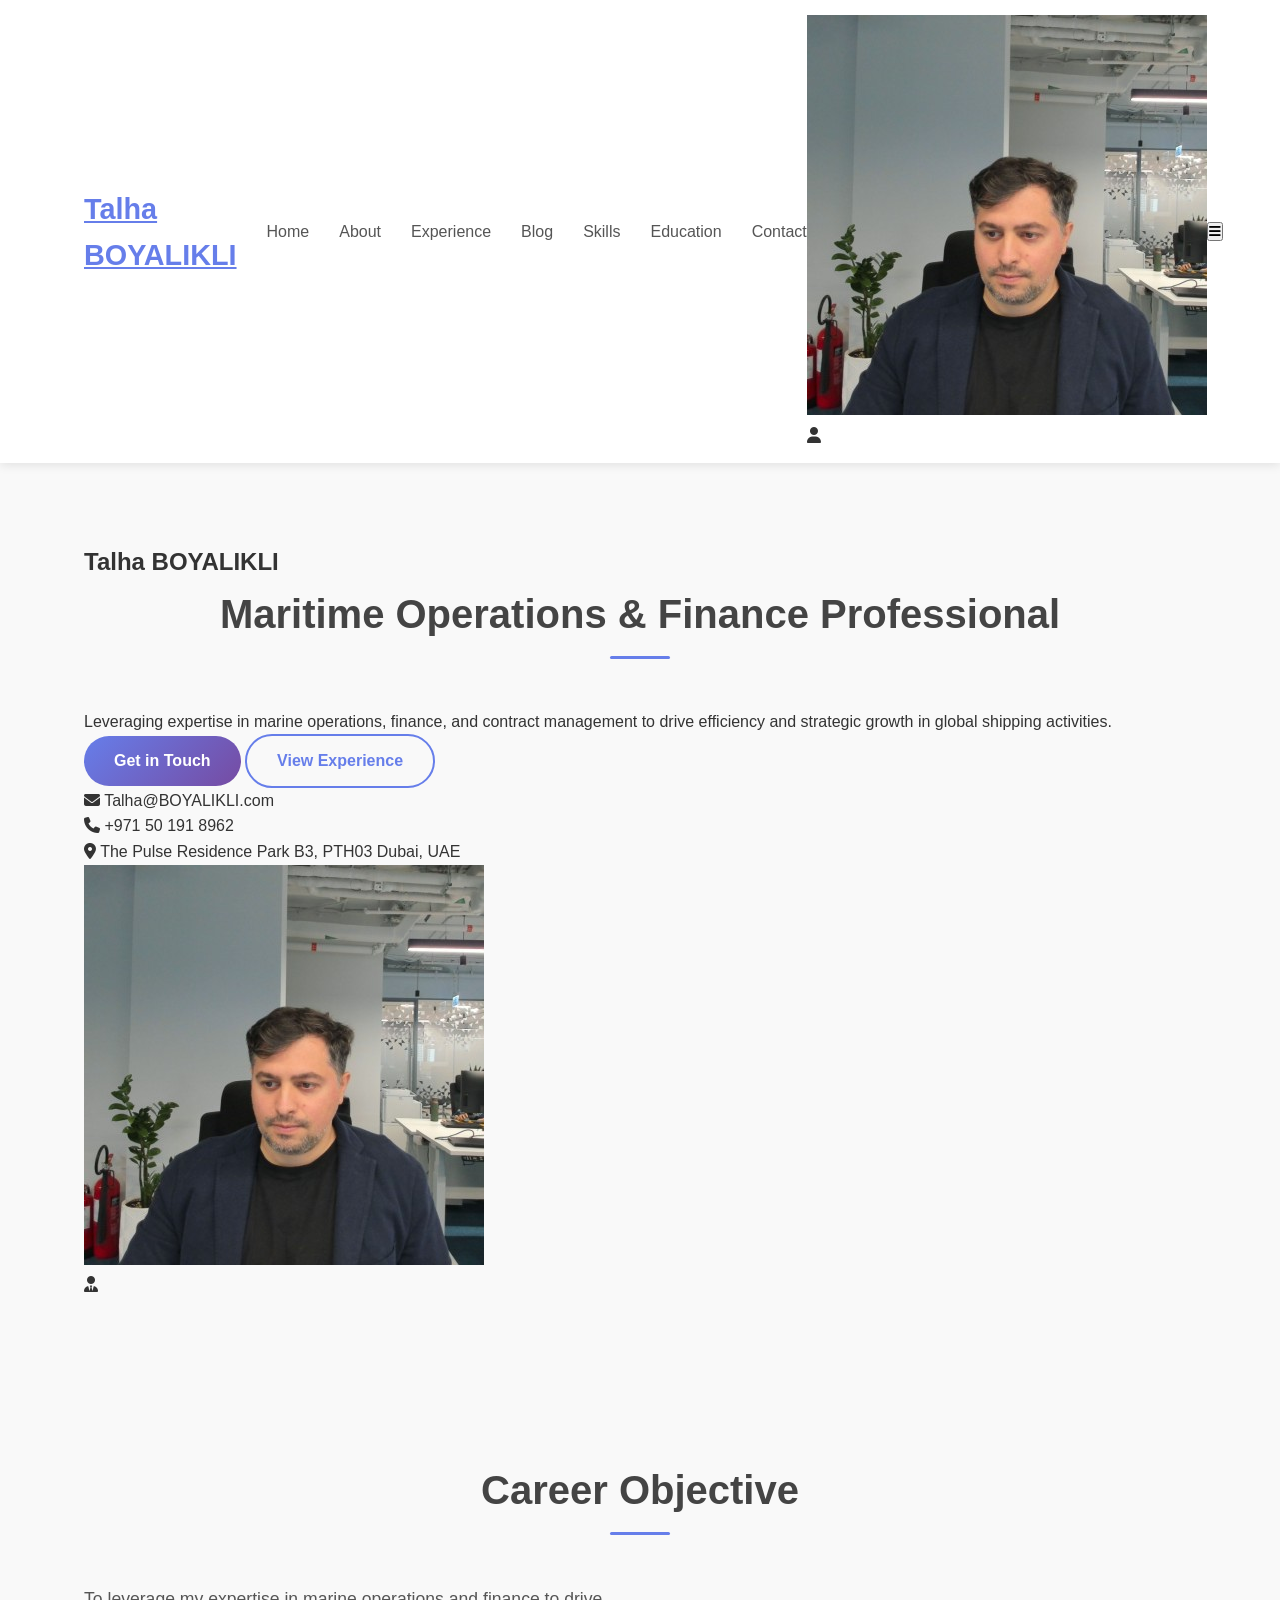
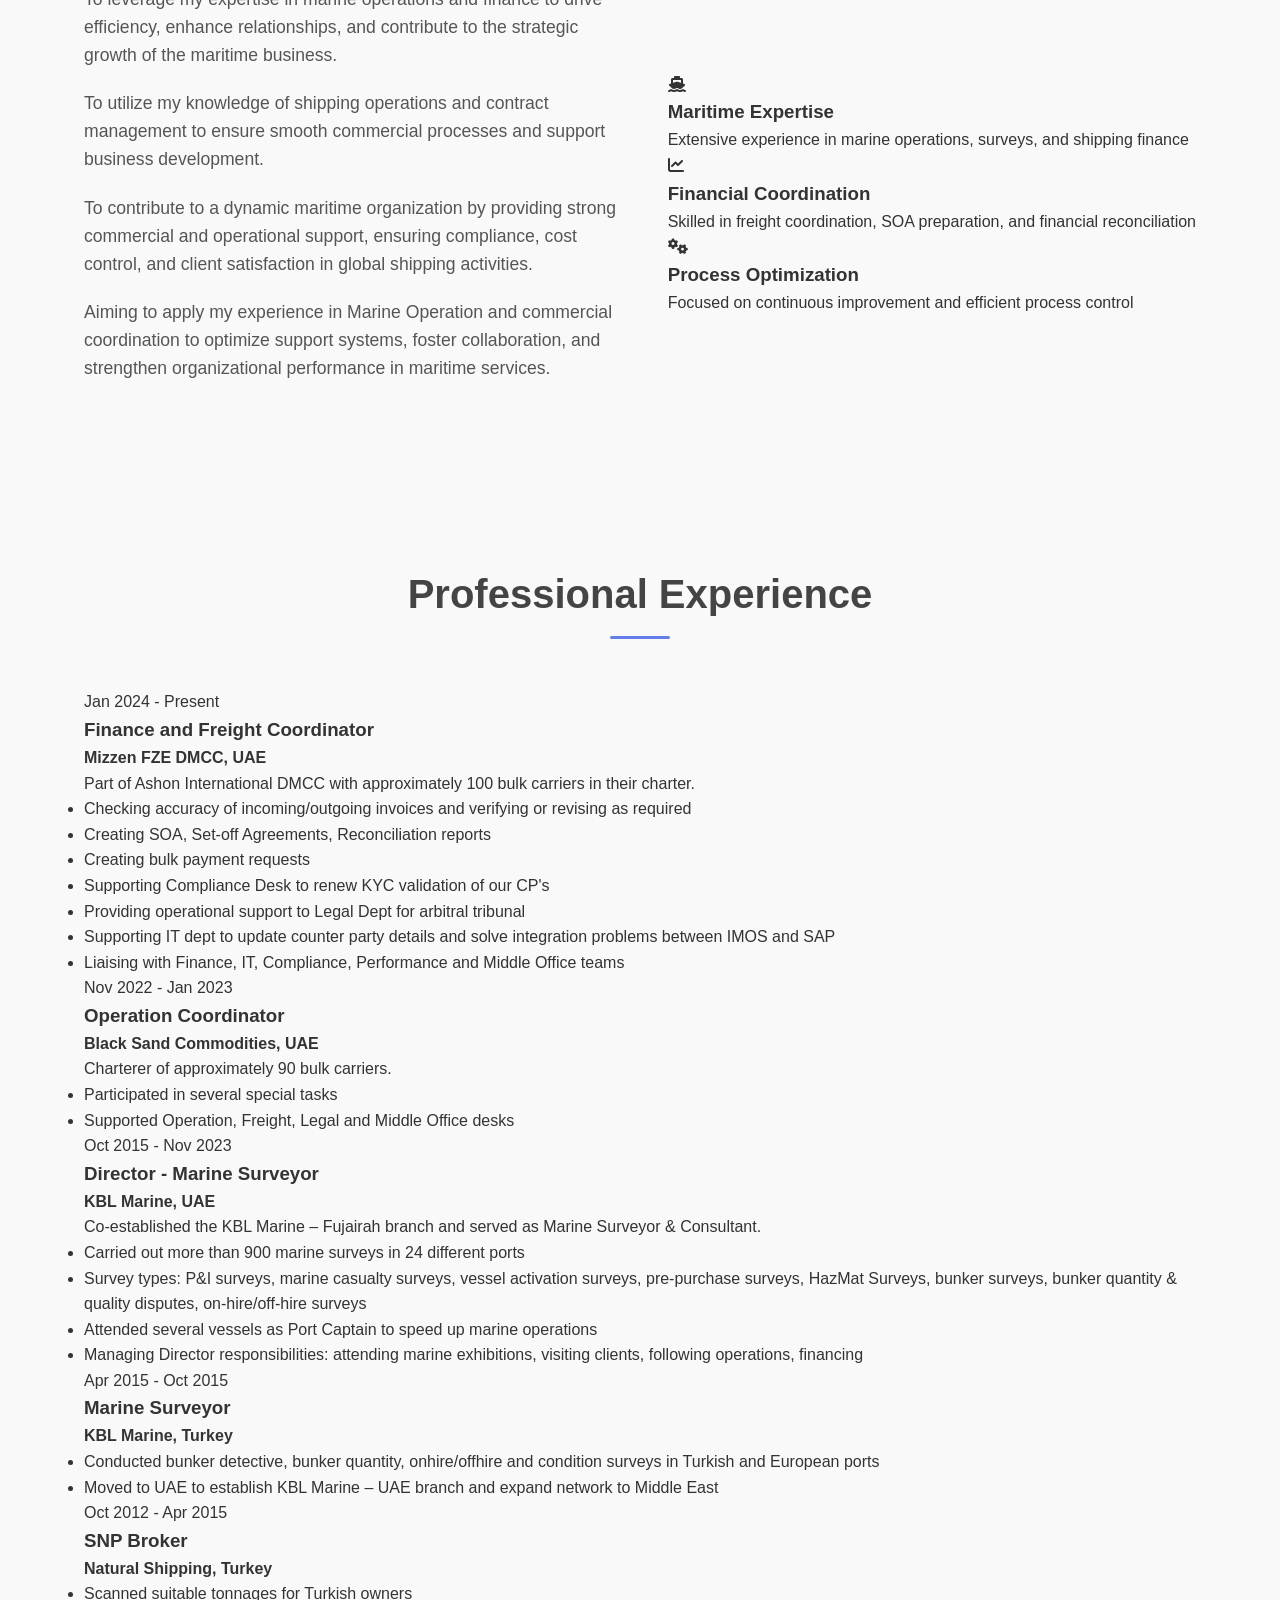
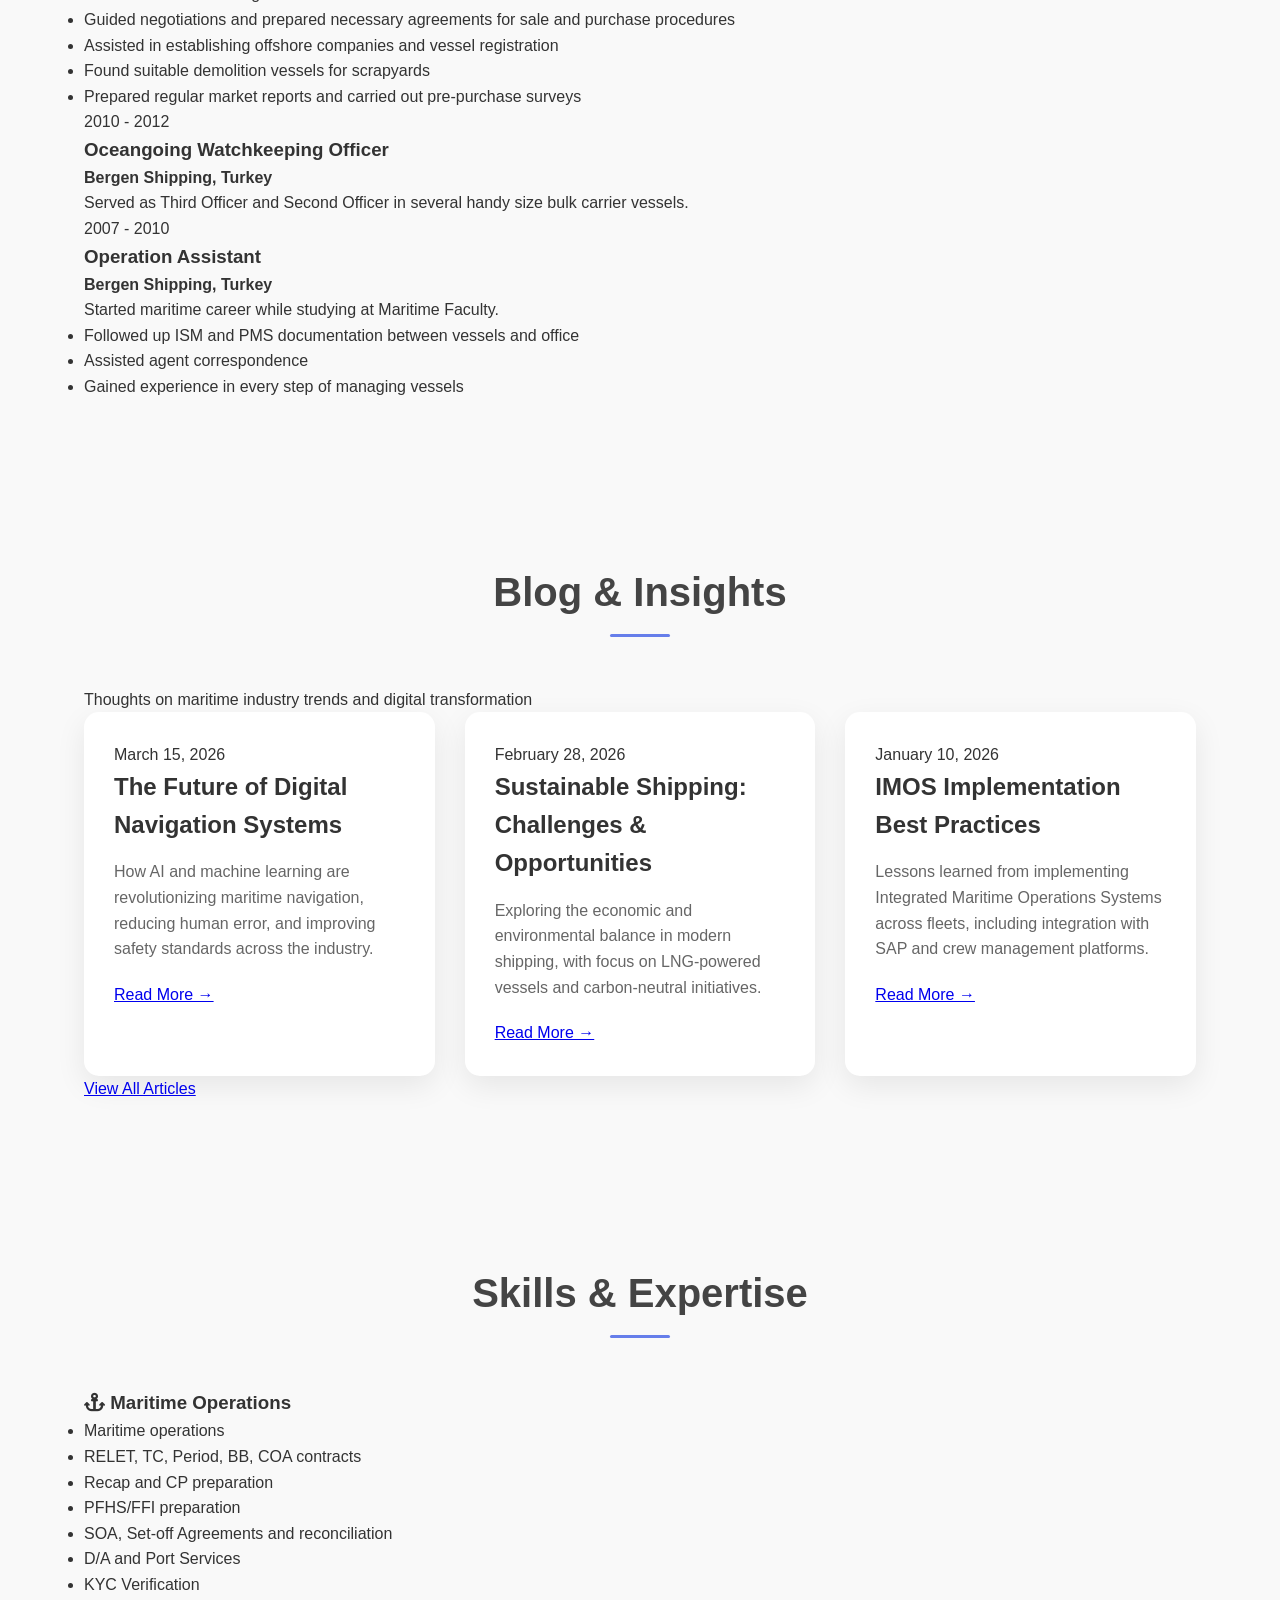
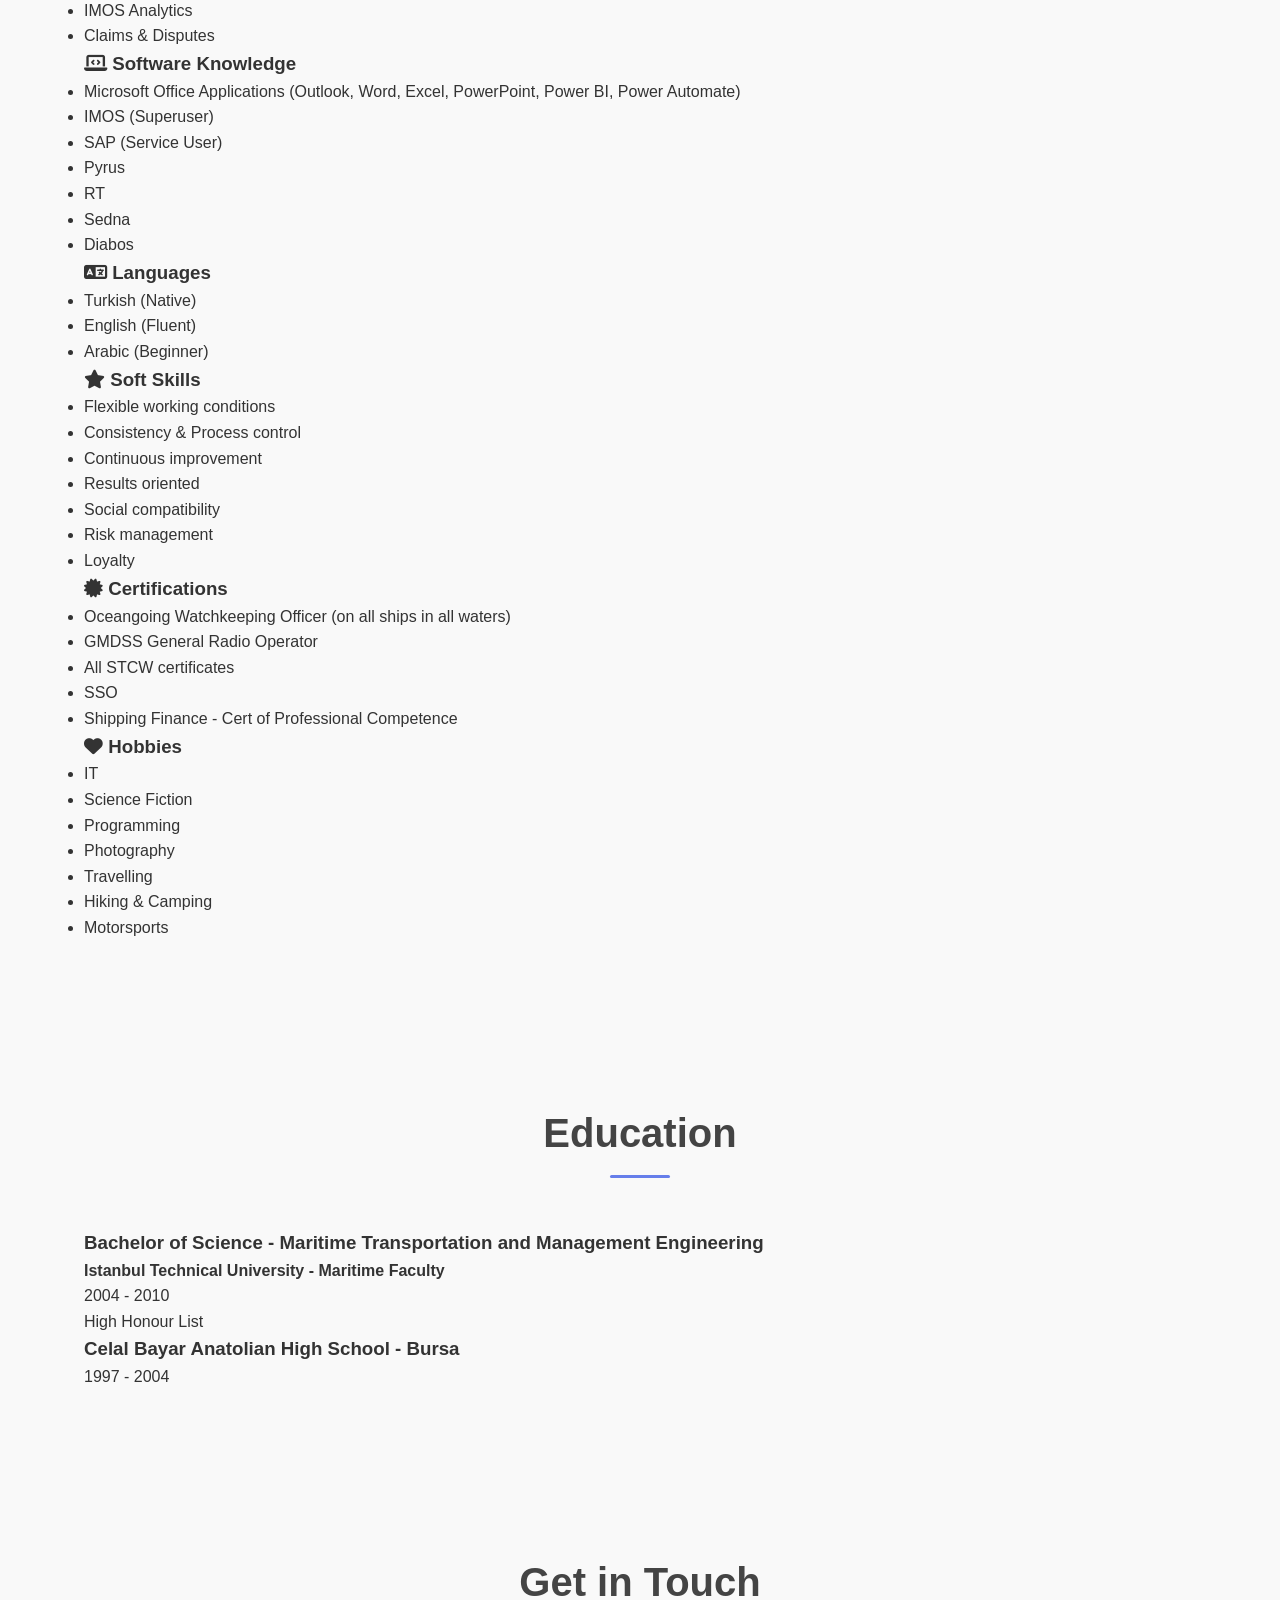
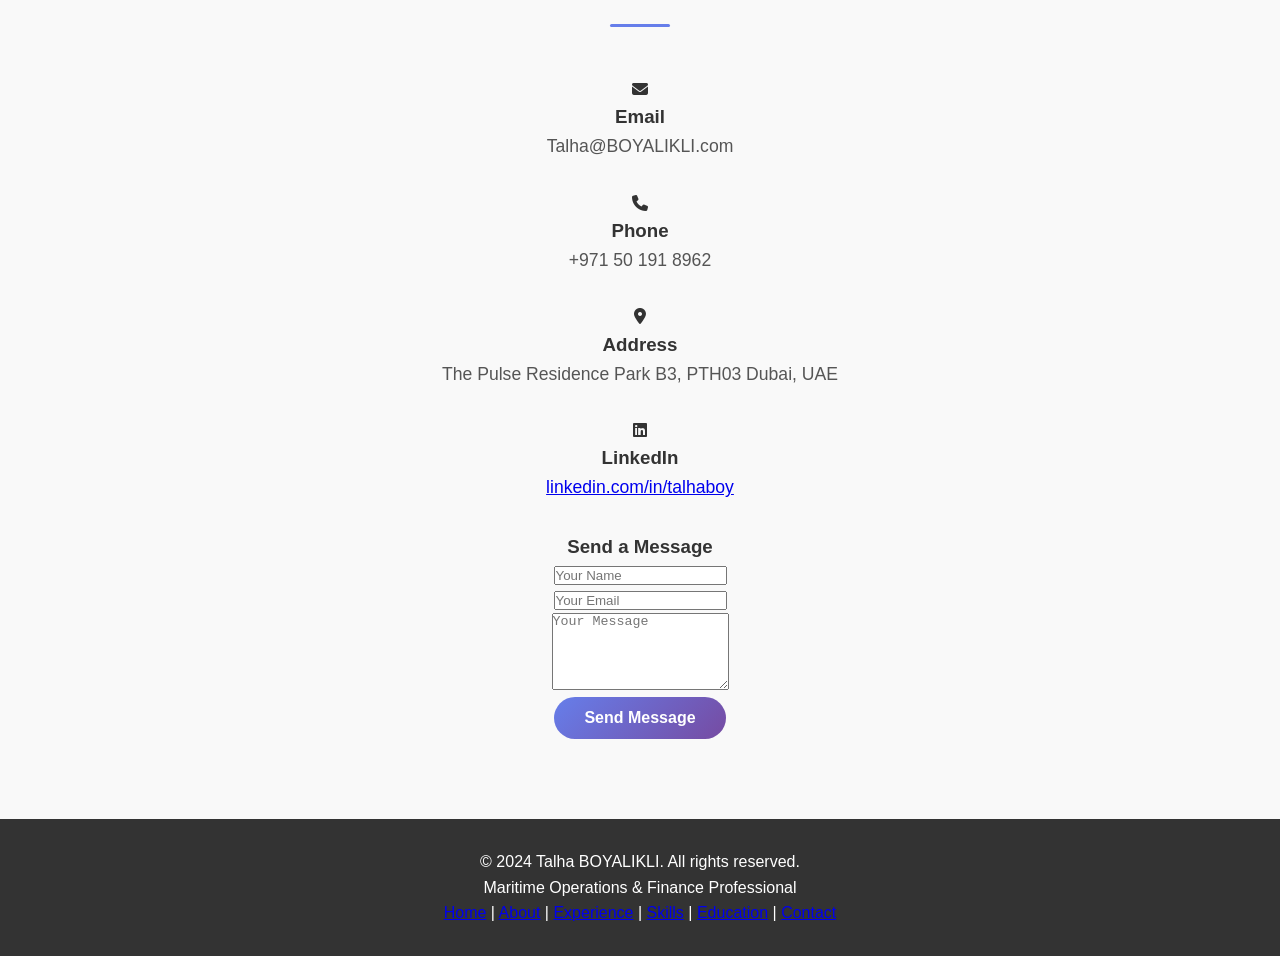
==== index.html @ 5d336ec9 "Initial commit: Personal website" ====
<!DOCTYPE html>
<html lang="en">
<head>
    <meta charset="UTF-8">
    <meta name="viewport" content="width=device-width, initial-scale=1.0">
    <title>Talha BOYALIKLI - Maritime Professional</title>
    <link rel="stylesheet" href="style.css">
    <link rel="stylesheet" href="https://cdnjs.cloudflare.com/ajax/libs/font-awesome/6.4.0/css/all.min.css">
    <link href="https://fonts.googleapis.com/css2?family=Poppins:wght@300;400;500;600;700&family=Inter:wght@300;400;500;600&display=swap" rel="stylesheet">
    <link rel="icon" type="image/x-icon" href="data:image/svg+xml,<svg xmlns=%22http://www.w3.org/2000/svg%22 viewBox=%220 0 100 100%22><text y=%22.9em%22 font-size=%2290%22>⚓</text></svg>">
</head>
<body>
    <!-- Navigation -->
    <nav class="navbar">
        <div class="container">
            <a href="#" class="logo">Talha BOYALIKLI</a>
            <ul class="nav-links">
                <li><a href="#home">Home</a></li>
                <li><a href="#about">About</a></li>
                <li><a href="#experience">Experience</a></li>
                <li><a href="#blog">Blog</a></li>
                <li><a href="#skills">Skills</a></li>
                <li><a href="#education">Education</a></li>
                <li><a href="#contact">Contact</a></li>
            </ul>
            <div class="navbar-avatar">
                <img src="nav-photo.jpg" alt="Talha Boyalikli" id="nav-profile-img">
                <div class="nav-photo-fallback">
                    <i class="fas fa-user"></i>
                </div>
            </div>
            <button class="menu-toggle">
                <i class="fas fa-bars"></i>
            </button>
        </div>
    </nav>

    <!-- Hero Section -->
    <section id="home" class="hero">
        <div class="container">
            <div class="hero-content">
                <h1 class="hero-title">Talha <span class="highlight">BOYALIKLI</span></h1>
                <h2 class="hero-subtitle">Maritime Operations & Finance Professional</h2>
                <p class="hero-description">
                    Leveraging expertise in marine operations, finance, and contract management to drive efficiency 
                    and strategic growth in global shipping activities.
                </p>
                <div class="hero-buttons">
                    <a href="#contact" class="btn btn-primary">Get in Touch</a>
                    <a href="#experience" class="btn btn-secondary">View Experience</a>
                </div>
                <div class="hero-contact-info">
                    <div class="contact-item">
                        <i class="fas fa-envelope"></i>
                        <span>Talha@BOYALIKLI.com</span>
                    </div>
                    <div class="contact-item">
                        <i class="fas fa-phone"></i>
                        <span>+971 50 191 8962</span>
                    </div>
                    <div class="contact-item">
                        <i class="fas fa-map-marker-alt"></i>
                        <span>The Pulse Residence Park B3, PTH03 Dubai, UAE</span>
                    </div>
                </div>
            </div>
            <div class="hero-image">
                <div class="profile-photo">
                    <img src="photo.jpg" alt="Talha Boyalikli" id="profile-img">
                    <div class="photo-fallback">
                        <i class="fas fa-user-tie"></i>
                    </div>
                </div>
            </div>
        </div>
    </section>

    <!-- About Section -->
    <section id="about" class="section about">
        <div class="container">
            <h2 class="section-title">Career Objective</h2>
            <div class="about-content">
                <div class="about-text">
                    <p>To leverage my expertise in marine operations and finance to drive efficiency, enhance relationships, and contribute to the strategic growth of the maritime business.</p>
                    <p>To utilize my knowledge of shipping operations and contract management to ensure smooth commercial processes and support business development.</p>
                    <p>To contribute to a dynamic maritime organization by providing strong commercial and operational support, ensuring compliance, cost control, and client satisfaction in global shipping activities.</p>
                    <p>Aiming to apply my experience in Marine Operation and commercial coordination to optimize support systems, foster collaboration, and strengthen organizational performance in maritime services.</p>
                </div>
                <div class="about-highlights">
                    <div class="highlight-card">
                        <i class="fas fa-ship"></i>
                        <h3>Maritime Expertise</h3>
                        <p>Extensive experience in marine operations, surveys, and shipping finance</p>
                    </div>
                    <div class="highlight-card">
                        <i class="fas fa-chart-line"></i>
                        <h3>Financial Coordination</h3>
                        <p>Skilled in freight coordination, SOA preparation, and financial reconciliation</p>
                    </div>
                    <div class="highlight-card">
                        <i class="fas fa-cogs"></i>
                        <h3>Process Optimization</h3>
                        <p>Focused on continuous improvement and efficient process control</p>
                    </div>
                </div>
            </div>
        </div>
    </section>

    <!-- Experience Section -->
    <section id="experience" class="section experience">
        <div class="container">
            <h2 class="section-title">Professional Experience</h2>
            <div class="timeline">
                <div class="timeline-item">
                    <div class="timeline-date">Jan 2024 - Present</div>
                    <div class="timeline-content">
                        <h3>Finance and Freight Coordinator</h3>
                        <h4>Mizzen FZE DMCC, UAE</h4>
                        <p>Part of Ashon International DMCC with approximately 100 bulk carriers in their charter.</p>
                        <ul>
                            <li>Checking accuracy of incoming/outgoing invoices and verifying or revising as required</li>
                            <li>Creating SOA, Set-off Agreements, Reconciliation reports</li>
                            <li>Creating bulk payment requests</li>
                            <li>Supporting Compliance Desk to renew KYC validation of our CP's</li>
                            <li>Providing operational support to Legal Dept for arbitral tribunal</li>
                            <li>Supporting IT dept to update counter party details and solve integration problems between IMOS and SAP</li>
                            <li>Liaising with Finance, IT, Compliance, Performance and Middle Office teams</li>
                        </ul>
                    </div>
                </div>
                <div class="timeline-item">
                    <div class="timeline-date">Nov 2022 - Jan 2023</div>
                    <div class="timeline-content">
                        <h3>Operation Coordinator</h3>
                        <h4>Black Sand Commodities, UAE</h4>
                        <p>Charterer of approximately 90 bulk carriers.</p>
                        <ul>
                            <li>Participated in several special tasks</li>
                            <li>Supported Operation, Freight, Legal and Middle Office desks</li>
                        </ul>
                    </div>
                </div>
                <div class="timeline-item">
                    <div class="timeline-date">Oct 2015 - Nov 2023</div>
                    <div class="timeline-content">
                        <h3>Director - Marine Surveyor</h3>
                        <h4>KBL Marine, UAE</h4>
                        <p>Co-established the KBL Marine – Fujairah branch and served as Marine Surveyor & Consultant.</p>
                        <ul>
                            <li>Carried out more than 900 marine surveys in 24 different ports</li>
                            <li>Survey types: P&I surveys, marine casualty surveys, vessel activation surveys, pre-purchase surveys, HazMat Surveys, bunker surveys, bunker quantity & quality disputes, on-hire/off-hire surveys</li>
                            <li>Attended several vessels as Port Captain to speed up marine operations</li>
                            <li>Managing Director responsibilities: attending marine exhibitions, visiting clients, following operations, financing</li>
                        </ul>
                    </div>
                </div>
                <div class="timeline-item">
                    <div class="timeline-date">Apr 2015 - Oct 2015</div>
                    <div class="timeline-content">
                        <h3>Marine Surveyor</h3>
                        <h4>KBL Marine, Turkey</h4>
                        <ul>
                            <li>Conducted bunker detective, bunker quantity, onhire/offhire and condition surveys in Turkish and European ports</li>
                            <li>Moved to UAE to establish KBL Marine – UAE branch and expand network to Middle East</li>
                        </ul>
                    </div>
                </div>
                <div class="timeline-item">
                    <div class="timeline-date">Oct 2012 - Apr 2015</div>
                    <div class="timeline-content">
                        <h3>SNP Broker</h3>
                        <h4>Natural Shipping, Turkey</h4>
                        <ul>
                            <li>Scanned suitable tonnages for Turkish owners</li>
                            <li>Guided negotiations and prepared necessary agreements for sale and purchase procedures</li>
                            <li>Assisted in establishing offshore companies and vessel registration</li>
                            <li>Found suitable demolition vessels for scrapyards</li>
                            <li>Prepared regular market reports and carried out pre-purchase surveys</li>
                        </ul>
                    </div>
                </div>
                <div class="timeline-item">
                    <div class="timeline-date">2010 - 2012</div>
                    <div class="timeline-content">
                        <h3>Oceangoing Watchkeeping Officer</h3>
                        <h4>Bergen Shipping, Turkey</h4>
                        <p>Served as Third Officer and Second Officer in several handy size bulk carrier vessels.</p>
                    </div>
                </div>
                <div class="timeline-item">
                    <div class="timeline-date">2007 - 2010</div>
                    <div class="timeline-content">
                        <h3>Operation Assistant</h3>
                        <h4>Bergen Shipping, Turkey</h4>
                        <p>Started maritime career while studying at Maritime Faculty.</p>
                        <ul>
                            <li>Followed up ISM and PMS documentation between vessels and office</li>
                            <li>Assisted agent correspondence</li>
                            <li>Gained experience in every step of managing vessels</li>
                        </ul>
                    </div>
                </div>
            </div>
        </div>
    </section>

    <!-- Blog Section -->
    <section id="blog" class="section blog">
        <div class="container">
            <h2 class="section-title">Blog & Insights</h2>
            <p class="section-subtitle">Thoughts on maritime industry trends and digital transformation</p>
            
            <div class="blog-grid">
                <article class="blog-card">
                    <div class="blog-date">March 15, 2026</div>
                    <h3 class="blog-title">The Future of Digital Navigation Systems</h3>
                    <p class="blog-excerpt">How AI and machine learning are revolutionizing maritime navigation, reducing human error, and improving safety standards across the industry.</p>
                    <a href="#" class="blog-read-more">Read More →</a>
                </article>
                
                <article class="blog-card">
                    <div class="blog-date">February 28, 2026</div>
                    <h3 class="blog-title">Sustainable Shipping: Challenges & Opportunities</h3>
                    <p class="blog-excerpt">Exploring the economic and environmental balance in modern shipping, with focus on LNG-powered vessels and carbon-neutral initiatives.</p>
                    <a href="#" class="blog-read-more">Read More →</a>
                </article>
                
                <article class="blog-card">
                    <div class="blog-date">January 10, 2026</div>
                    <h3 class="blog-title">IMOS Implementation Best Practices</h3>
                    <p class="blog-excerpt">Lessons learned from implementing Integrated Maritime Operations Systems across fleets, including integration with SAP and crew management platforms.</p>
                    <a href="#" class="blog-read-more">Read More →</a>
                </article>
            </div>
            
            <div class="blog-cta">
                <a href="#" class="btn btn-outline">View All Articles</a>
            </div>
        </div>
    </section>

    <!-- Skills Section -->
    <section id="skills" class="section skills">
        <div class="container">
            <h2 class="section-title">Skills & Expertise</h2>
            <div class="skills-grid">
                <div class="skill-category">
                    <h3><i class="fas fa-anchor"></i> Maritime Operations</h3>
                    <ul>
                        <li>Maritime operations</li>
                        <li>RELET, TC, Period, BB, COA contracts</li>
                        <li>Recap and CP preparation</li>
                        <li>PFHS/FFI preparation</li>
                        <li>SOA, Set-off Agreements and reconciliation</li>
                        <li>D/A and Port Services</li>
                        <li>KYC Verification</li>
                        <li>IMOS Analytics</li>
                        <li>Claims & Disputes</li>
                    </ul>
                </div>
                <div class="skill-category">
                    <h3><i class="fas fa-laptop-code"></i> Software Knowledge</h3>
                    <ul>
                        <li>Microsoft Office Applications (Outlook, Word, Excel, PowerPoint, Power BI, Power Automate)</li>
                        <li>IMOS (Superuser)</li>
                        <li>SAP (Service User)</li>
                        <li>Pyrus</li>
                        <li>RT</li>
                        <li>Sedna</li>
                        <li>Diabos</li>
                    </ul>
                </div>
                <div class="skill-category">
                    <h3><i class="fas fa-language"></i> Languages</h3>
                    <ul>
                        <li>Turkish (Native)</li>
                        <li>English (Fluent)</li>
                        <li>Arabic (Beginner)</li>
                    </ul>
                </div>
                <div class="skill-category">
                    <h3><i class="fas fa-star"></i> Soft Skills</h3>
                    <ul>
                        <li>Flexible working conditions</li>
                        <li>Consistency & Process control</li>
                        <li>Continuous improvement</li>
                        <li>Results oriented</li>
                        <li>Social compatibility</li>
                        <li>Risk management</li>
                        <li>Loyalty</li>
                    </ul>
                </div>
                <div class="skill-category">
                    <h3><i class="fas fa-certificate"></i> Certifications</h3>
                    <ul>
                        <li>Oceangoing Watchkeeping Officer (on all ships in all waters)</li>
                        <li>GMDSS General Radio Operator</li>
                        <li>All STCW certificates</li>
                        <li>SSO</li>
                        <li>Shipping Finance - Cert of Professional Competence</li>
                    </ul>
                </div>
                <div class="skill-category">
                    <h3><i class="fas fa-heart"></i> Hobbies</h3>
                    <ul>
                        <li>IT</li>
                        <li>Science Fiction</li>
                        <li>Programming</li>
                        <li>Photography</li>
                        <li>Travelling</li>
                        <li>Hiking & Camping</li>
                        <li>Motorsports</li>
                    </ul>
                </div>
            </div>
        </div>
    </section>

    <!-- Education Section -->
    <section id="education" class="section education">
        <div class="container">
            <h2 class="section-title">Education</h2>
            <div class="education-item">
                <h3>Bachelor of Science - Maritime Transportation and Management Engineering</h3>
                <h4>Istanbul Technical University - Maritime Faculty</h4>
                <p class="education-period">2004 - 2010</p>
                <p class="education-honor">High Honour List</p>
            </div>
            <div class="education-item">
                <h3>Celal Bayar Anatolian High School - Bursa</h3>
                <p class="education-period">1997 - 2004</p>
            </div>
        </div>
    </section>

    <!-- Contact Section -->
    <section id="contact" class="section contact">
        <div class="container">
            <h2 class="section-title">Get in Touch</h2>
            <div class="contact-content">
                <div class="contact-info">
                    <div class="contact-item-large">
                        <i class="fas fa-envelope"></i>
                        <div>
                            <h3>Email</h3>
                            <p>Talha@BOYALIKLI.com</p>
                        </div>
                    </div>
                    <div class="contact-item-large">
                        <i class="fas fa-phone"></i>
                        <div>
                            <h3>Phone</h3>
                            <p>+971 50 191 8962</p>
                        </div>
                    </div>
                    <div class="contact-item-large">
                        <i class="fas fa-map-marker-alt"></i>
                        <div>
                            <h3>Address</h3>
                            <p>The Pulse Residence Park B3, PTH03 Dubai, UAE</p>
                        </div>
                    </div>
                    <div class="contact-item-large">
                        <i class="fab fa-linkedin"></i>
                        <div>
                            <h3>LinkedIn</h3>
                            <p><a href="https://www.linkedin.com/in/talhaboy/" target="_blank">linkedin.com/in/talhaboy</a></p>
                        </div>
                    </div>
                </div>
                <div class="contact-form">
                    <h3>Send a Message</h3>
                    <form id="messageForm">
                        <div class="form-group">
                            <input type="text" placeholder="Your Name" required>
                        </div>
                        <div class="form-group">
                            <input type="email" placeholder="Your Email" required>
                        </div>
                        <div class="form-group">
                            <textarea placeholder="Your Message" rows="5" required></textarea>
                        </div>
                        <button type="submit" class="btn btn-primary">Send Message</button>
                    </form>
                </div>
            </div>
        </div>
    </section>

    <!-- Footer -->
    <footer class="footer">
        <div class="container">
            <p>&copy; 2024 Talha BOYALIKLI. All rights reserved.</p>
            <p class="footer-note">Maritime Operations & Finance Professional</p>
            <div class="footer-links">
                <a href="#home">Home</a> |
                <a href="#about">About</a> |
                <a href="#experience">Experience</a> |
                <a href="#skills">Skills</a> |
                <a href="#education">Education</a> |
                <a href="#contact">Contact</a>
            </div>
        </div>
    </footer>


    <!-- Modal for Blog Post 1 -->
    <div class="modal" id="modal-blog-1">
        <div class="modal-content">
            <span class="close-modal">&times;</span>
            <h2>Building Modern Web Applications</h2>
            <p class="meta">Published on March 20, 2025 | Web Development</p>
            <div class="article-content">
                <p>Modern web applications require a robust architecture that can scale with user demand. In this article, we'll explore the latest trends and best practices in web development that every developer should know.</p>
                
                <h3>1. Component-Based Architecture</h3>
                <p>Frameworks like React, Vue, and Angular have popularized the component-based approach. This allows for reusable, maintainable code that can be tested independently.</p>
                
                <h3>2. Server-Side Rendering (SSR) vs Static Site Generation (SSG)</h3>
                <p>Next.js and Nuxt.js have brought SSR and SSG to the forefront, offering better SEO and faster initial page loads.</p>
                
                <h3>3. API-First Development</h3>
                <p>Building your API first ensures that your frontend and backend can evolve independently. Tools like GraphQL and RESTful APIs with OpenAPI specifications are becoming standard.</p>
                
                <h3>4. Performance Optimization</h3>
                <p>Lazy loading, code splitting, and efficient bundling are crucial for modern web apps. Web Vitals metrics help measure user experience.</p>
                
                <p>By adopting these practices, developers can build applications that are fast, scalable, and maintainable.</p>
            </div>
        </div>
    </div>

    <!-- Modal for Blog Post 2 -->
    <div class="modal" id="modal-blog-2">
        <div class="modal-content">
            <span class="close-modal">&times;</span>
            <h2>The Future of AI in Everyday Life</h2>
            <p class="meta">Published on March 18, 2025 | Artificial Intelligence</p>
            <div class="article-content">
                <p>Artificial intelligence is no longer just a buzzword—it's transforming industries and our daily routines in ways we couldn't have imagined a decade ago.</p>
                
                <h3>1. AI in Healthcare</h3>
                <p>From diagnostic tools that detect diseases earlier to personalized treatment plans, AI is revolutionizing healthcare. Machine learning algorithms can analyze medical images with accuracy surpassing human experts.</p>
                
                <h3>2. Smart Homes and IoT</h3>
                <p>Voice assistants like Alexa and Google Home are just the beginning. AI-powered systems can learn your habits and optimize energy usage, security, and comfort automatically.</p>
                
                <h3>3. Education and Personalized Learning</h3>
                <p>AI tutors can adapt to individual learning styles, providing customized exercises and feedback. This makes education more accessible and effective for students worldwide.</p>
                
                <h3>4. Ethical Considerations</h3>
                <p>As AI becomes more integrated into our lives, we must address bias in algorithms, data privacy, and the impact on employment. Responsible AI development is crucial.</p>
                
                <p>The future of AI is not about replacing humans but augmenting our capabilities and improving quality of life.</p>
            </div>
        </div>
    </div>

    <script src="script.js"></script>
    <script src="script.js"></script>
</body>
</html>
---- style.css ----
/* General Reset */
* {
    margin: 0;
    padding: 0;
    box-sizing: border-box;
}

body {
    font-family: 'Segoe UI', Tahoma, Geneva, Verdana, sans-serif;
    line-height: 1.6;
    color: #333;
    background: #f9f9f9;
    padding: 0;
    margin: 0;
}

.container {
    width: 90%;
    max-width: 1200px;
    margin: 0 auto;
    padding: 0 20px;
}

/* Header */
header {
    background: linear-gradient(135deg, #667eea 0%, #764ba2 100%);
    color: white;
    padding: 60px 0;
    text-align: center;
    position: relative;
    overflow: hidden;
}

header h1 {
    font-size: 3.5rem;
    margin-bottom: 10px;
    animation: fadeInDown 1s ease;
}

header p {
    font-size: 1.2rem;
    opacity: 0.9;
    max-width: 600px;
    margin: 0 auto 30px;
    animation: fadeInUp 1s ease 0.2s both;
}

/* Navigation */
nav {
    background: white;
    box-shadow: 0 2px 10px rgba(0,0,0,0.1);
    position: sticky;
    top: 0;
    z-index: 1000;
}

nav .container {
    display: flex;
    justify-content: space-between;
    align-items: center;
    padding: 15px 20px;
}

nav .logo {
    font-size: 1.8rem;
    font-weight: bold;
    color: #667eea;
}

nav ul {
    display: flex;
    list-style: none;
}

nav ul li {
    margin-left: 30px;
}

nav ul li a {
    text-decoration: none;
    color: #555;
    font-weight: 500;
    transition: color 0.3s;
    padding: 5px 0;
    position: relative;
}

nav ul li a:hover {
    color: #667eea;
}

nav ul li a::after {
    content: '';
    position: absolute;
    bottom: 0;
    left: 0;
    width: 0;
    height: 2px;
    background: #667eea;
    transition: width 0.3s;
}

nav ul li a:hover::after {
    width: 100%;
}

/* Sections */
section {
    padding: 80px 0;
}

section h2 {
    text-align: center;
    font-size: 2.5rem;
    margin-bottom: 50px;
    color: #444;
    position: relative;
}

section h2::after {
    content: '';
    display: block;
    width: 60px;
    height: 3px;
    background: #667eea;
    margin: 10px auto;
    border-radius: 2px;
}

/* About */
.about-content {
    display: flex;
    align-items: center;
    gap: 50px;
    flex-wrap: wrap;
}

.about-text {
    flex: 1;
    min-width: 300px;
}

.about-text p {
    margin-bottom: 20px;
    font-size: 1.1rem;
    color: #555;
}

.profile-img {
    flex: 0 0 300px;
    border-radius: 20px;
    overflow: hidden;
    box-shadow: 0 15px 30px rgba(0,0,0,0.1);
    transition: transform 0.5s;
}

.profile-img:hover {
    transform: translateY(-10px);
}

.profile-img img {
    width: 100%;
    height: auto;
    display: block;
}

/* Projects */
.projects-grid {
    display: grid;
    grid-template-columns: repeat(auto-fill, minmax(300px, 1fr));
    gap: 30px;
}

.project-card {
    background: white;
    border-radius: 15px;
    overflow: hidden;
    box-shadow: 0 10px 30px rgba(0,0,0,0.08);
    transition: transform 0.3s, box-shadow 0.3s;
}

.project-card:hover {
    transform: translateY(-10px);
    box-shadow: 0 20px 40px rgba(0,0,0,0.15);
}

.project-card img {
    width: 100%;
    height: 200px;
    object-fit: cover;
}

.project-info {
    padding: 25px;
}

.project-info h3 {
    font-size: 1.5rem;
    margin-bottom: 10px;
    color: #333;
}

.project-info p {
    color: #666;
    margin-bottom: 20px;
}

/* Blog */
.blog-grid {
    display: grid;
    grid-template-columns: repeat(auto-fill, minmax(300px, 1fr));
    gap: 30px;
}

.blog-card {
    background: white;
    border-radius: 15px;
    padding: 30px;
    box-shadow: 0 10px 30px rgba(0,0,0,0.08);
    transition: transform 0.3s, box-shadow 0.3s;
}

.blog-card:hover {
    transform: translateY(-10px);
    box-shadow: 0 20px 40px rgba(0,0,0,0.15);
}

.blog-card h3 {
    font-size: 1.5rem;
    margin-bottom: 15px;
    color: #333;
}

.blog-card p {
    color: #666;
    margin-bottom: 20px;
}

/* Contact */
.contact-content {
    max-width: 600px;
    margin: 0 auto;
    text-align: center;
}

.contact-content p {
    font-size: 1.1rem;
    margin-bottom: 30px;
    color: #555;
}

/* Buttons */
.btn-primary, .btn-secondary {
    display: inline-block;
    padding: 12px 30px;
    border-radius: 30px;
    text-decoration: none;
    font-weight: 600;
    transition: all 0.3s;
    border: none;
    cursor: pointer;
    font-size: 1rem;
}

.btn-primary {
    background: linear-gradient(135deg, #667eea 0%, #764ba2 100%);
    color: white;
}

.btn-primary:hover {
    transform: translateY(-3px);
    box-shadow: 0 10px 20px rgba(102, 126, 234, 0.3);
}

.btn-secondary {
    background: transparent;
    color: #667eea;
    border: 2px solid #667eea;
}

.btn-secondary:hover {
    background: #667eea;
    color: white;
}

/* Footer */
footer {
    background: #333;
    color: white;
    text-align: center;
    padding: 30px 0;
}

/* Animations */
@keyframes fadeInDown {
    from {
        opacity: 0;
        transform: translateY(-30px);
    }
    to {
        opacity: 1;
        transform: translateY(0);
    }
}

@keyframes fadeInUp {
    from {
        opacity: 0;
        transform: translateY(30px);
    }
    to {
        opacity: 1;
        transform: translateY(0);
    }
}

/* Responsive */
@media (max-width: 768px) {
    header h1 {
        font-size: 2.5rem;
    }
    
    nav .container {
        flex-direction: column;
        padding: 15px;
    }
    
    nav ul {
        margin-top: 15px;
    }
    
    nav ul li {
        margin-left: 15px;
        margin-right: 15px;
    }
    
    .about-content {
        flex-direction: column;
    }
    
    .profile-img {
        flex: 0 0 250px;
    }
    
    section {
        padding: 60px 0;
    }
}

/* Modal Styles */
.modal {
    display: none;
    position: fixed;
    z-index: 1001;
    left: 0;
    top: 0;
    width: 100%;
    height: 100%;
    background-color: rgba(0, 0, 0, 0.7);
    opacity: 0;
    transition: opacity 0.3s ease;
    overflow-y: auto;
    padding: 20px;
}

.modal.active {
    display: flex;
    align-items: center;
    justify-content: center;
    opacity: 1;
}

.modal-content {
    background-color: #fff;
    margin: auto;
    padding: 40px;
    border-radius: 15px;
    width: 90%;
    max-width: 800px;
    box-shadow: 0 20px 60px rgba(0, 0, 0, 0.3);
    position: relative;
    animation: modalFadeIn 0.4s ease;
    max-height: 90vh;
    overflow-y: auto;
}

@keyframes modalFadeIn {
    from {
        opacity: 0;
        transform: translateY(-30px);
    }
    to {
        opacity: 1;
        transform: translateY(0);
    }
}

.close-modal {
    position: absolute;
    top: 20px;
    right: 25px;
    font-size: 2.5rem;
    color: #aaa;
    cursor: pointer;
    line-height: 1;
    transition: color 0.3s;
}

.close-modal:hover {
    color: #333;
}

.modal-content h2 {
    font-size: 2.5rem;
    margin-bottom: 10px;
    color: #333;
    text-align: left;
}

.modal-content .meta {
    color: #666;
    font-style: italic;
    margin-bottom: 30px;
    font-size: 1rem;
    border-bottom: 1px solid #eee;
    padding-bottom: 15px;
}

.article-content {
    font-size: 1.1rem;
    line-height: 1.7;
    color: #444;
}

.article-content h3 {
    font-size: 1.5rem;
    margin: 25px 0 15px;
    color: #333;
}

.article-content p {
    margin-bottom: 20px;
}

.article-content p:last-child {
    margin-bottom: 0;
}

/* Make blog card Read More buttons clickable */
.blog-card .btn-secondary {
    cursor: pointer;
}

/* Responsive modal */
@media (max-width: 768px) {
    .modal-content {
        padding: 25px;
        width: 95%;
    }
    
    .modal-content h2 {
        font-size: 2rem;
    }
    
    .close-modal {
        top: 10px;
        right: 15px;
        font-size: 2rem;
    }
}
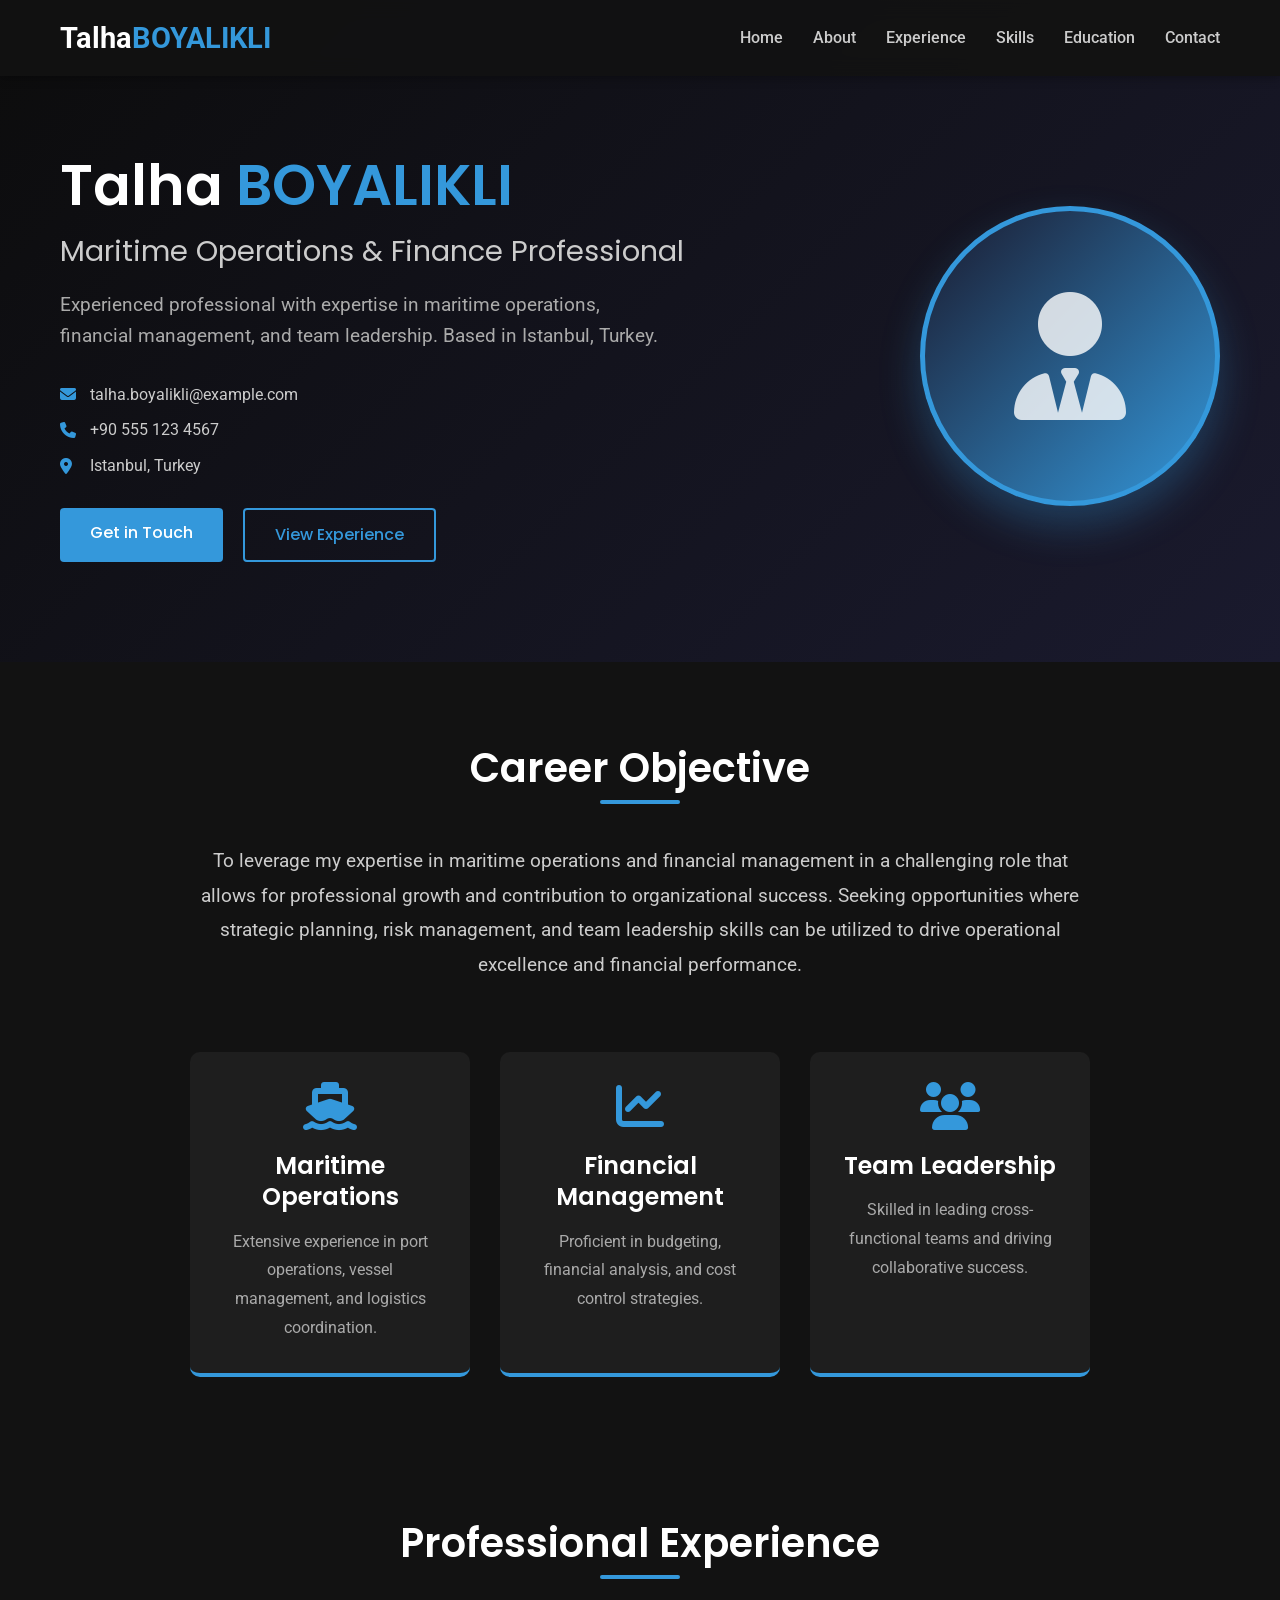
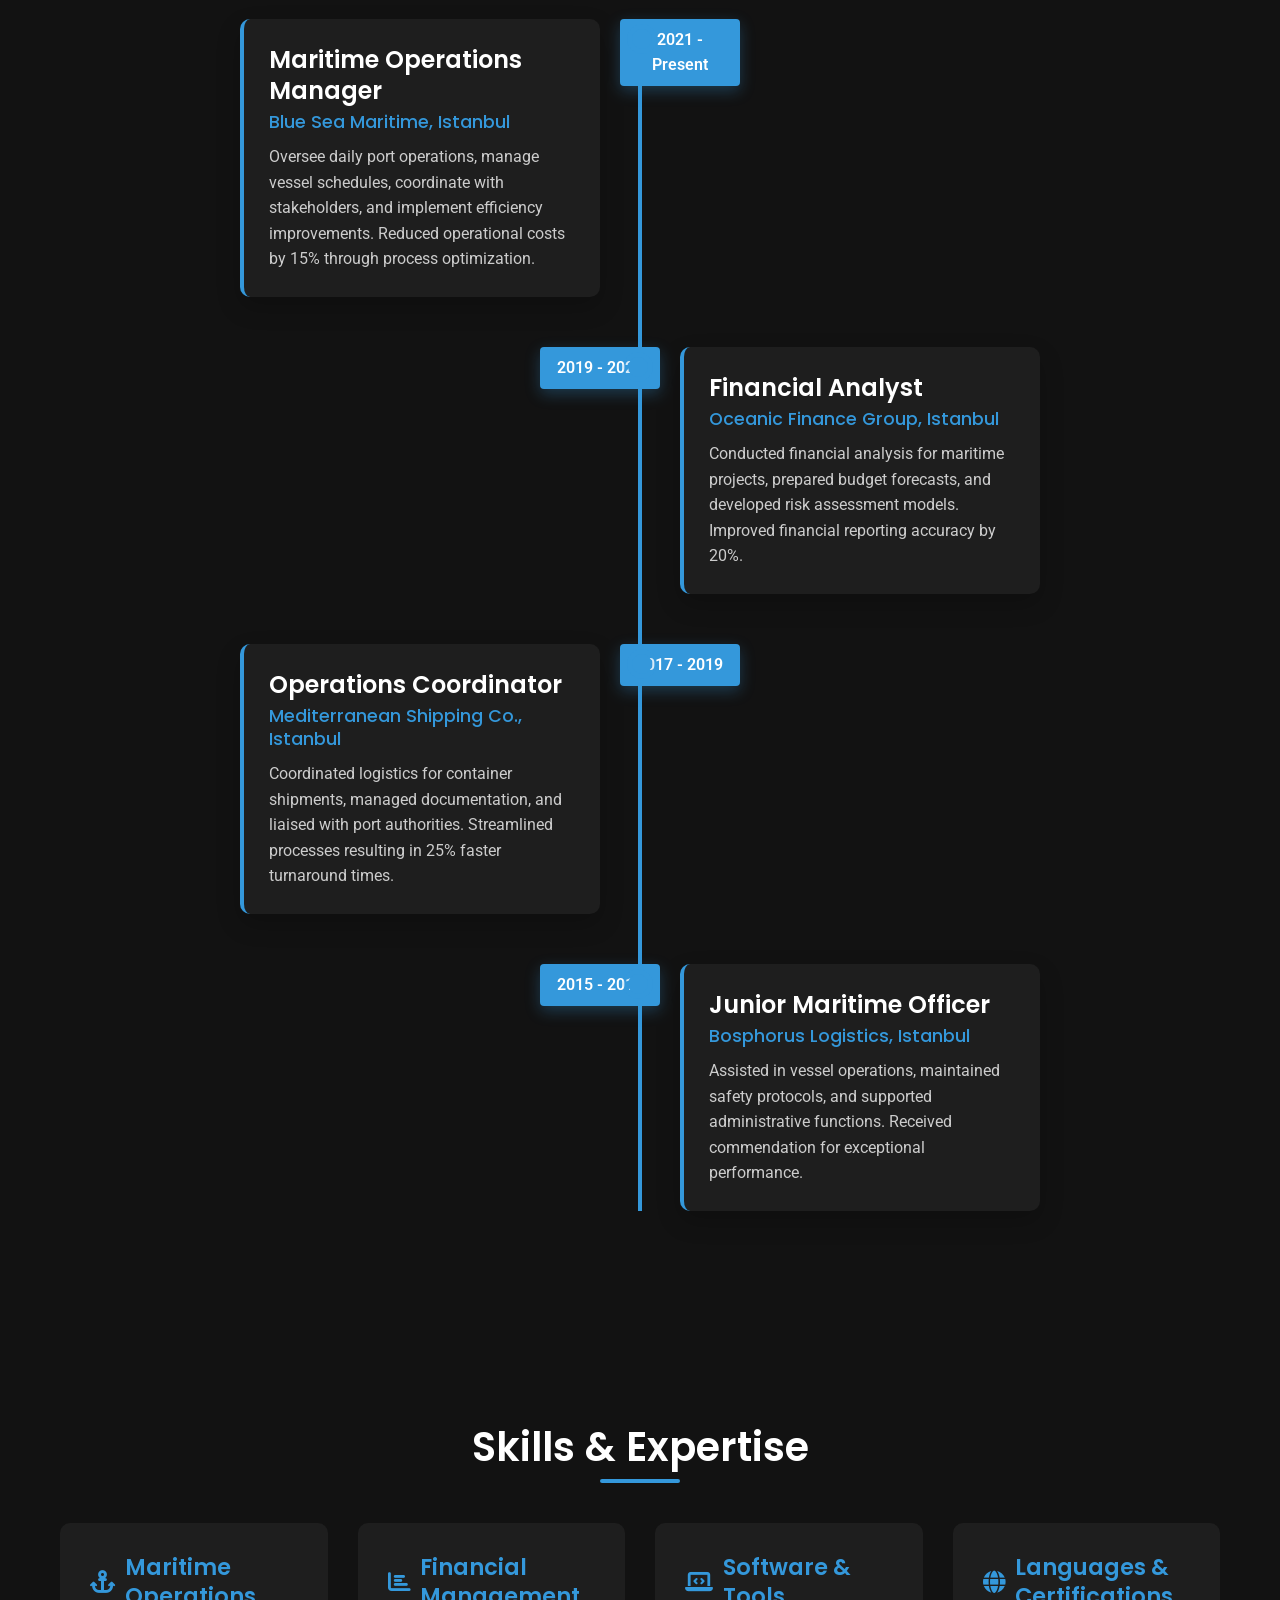
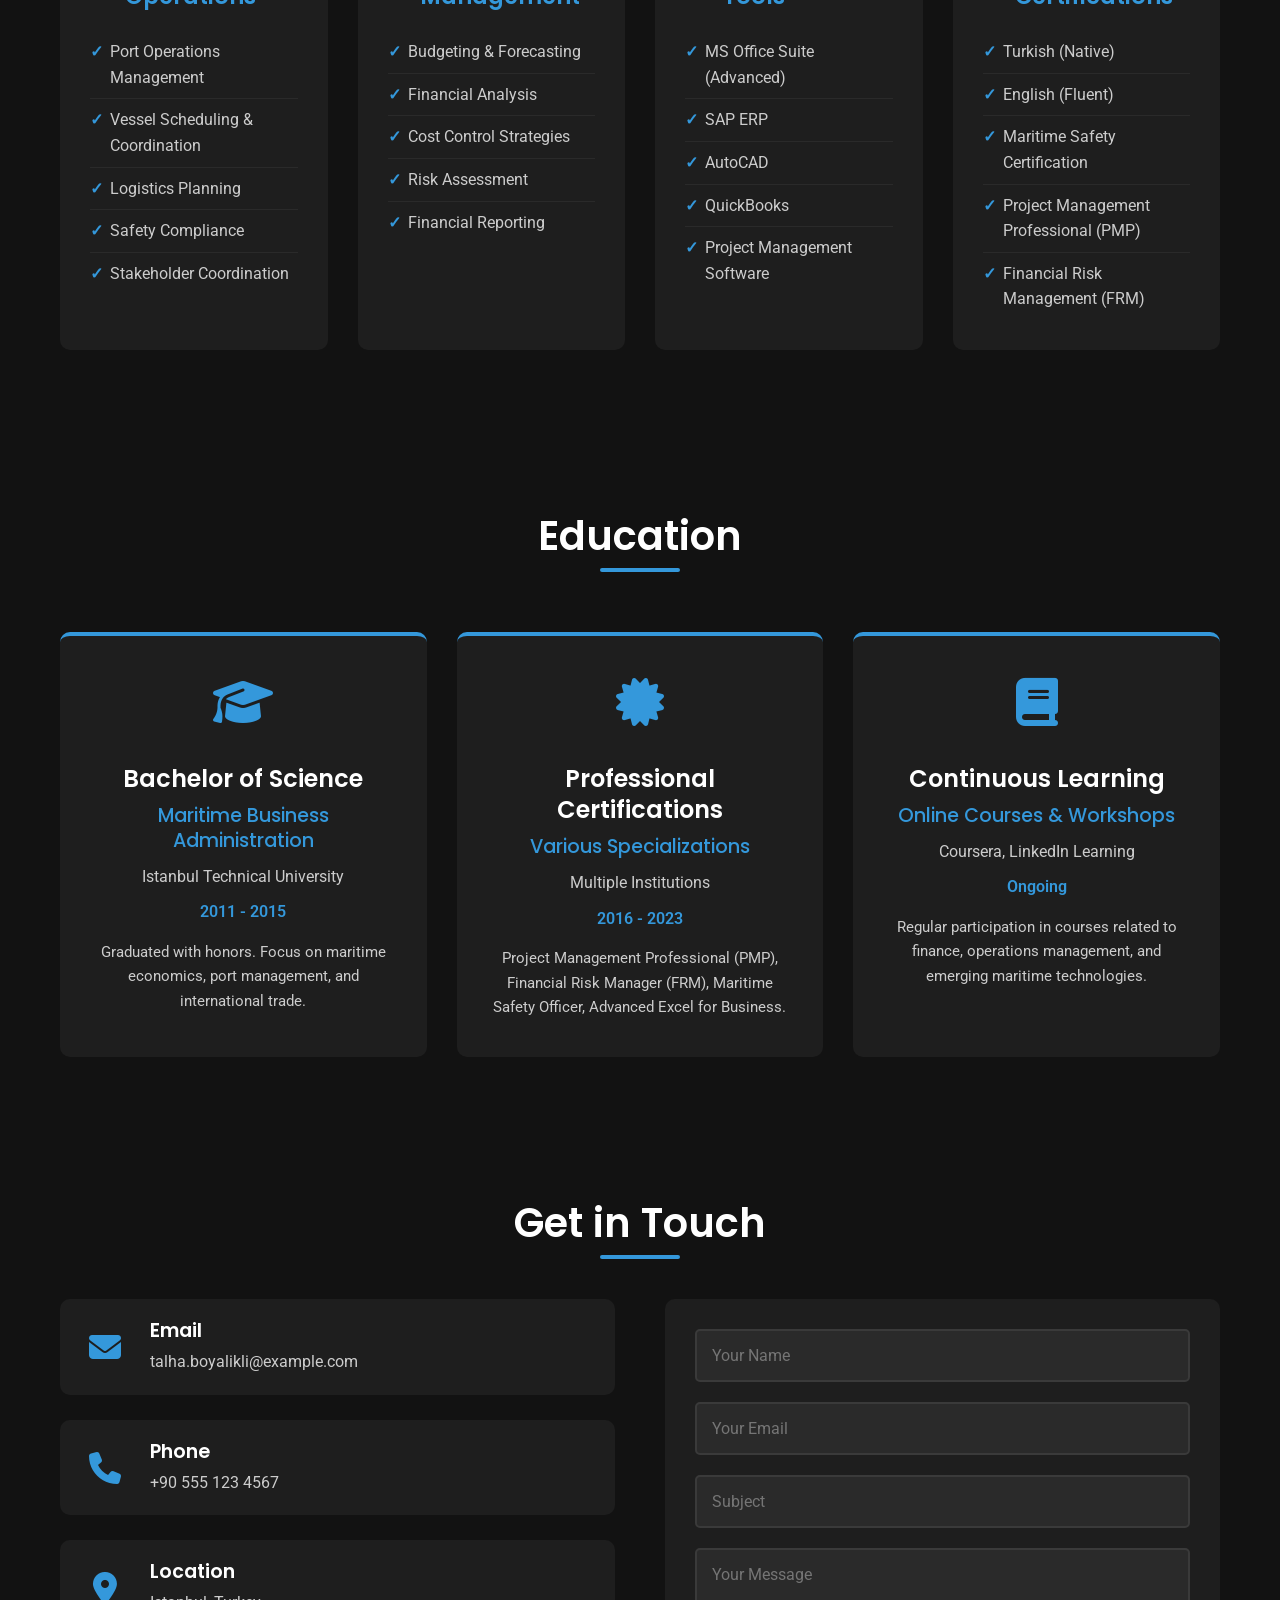
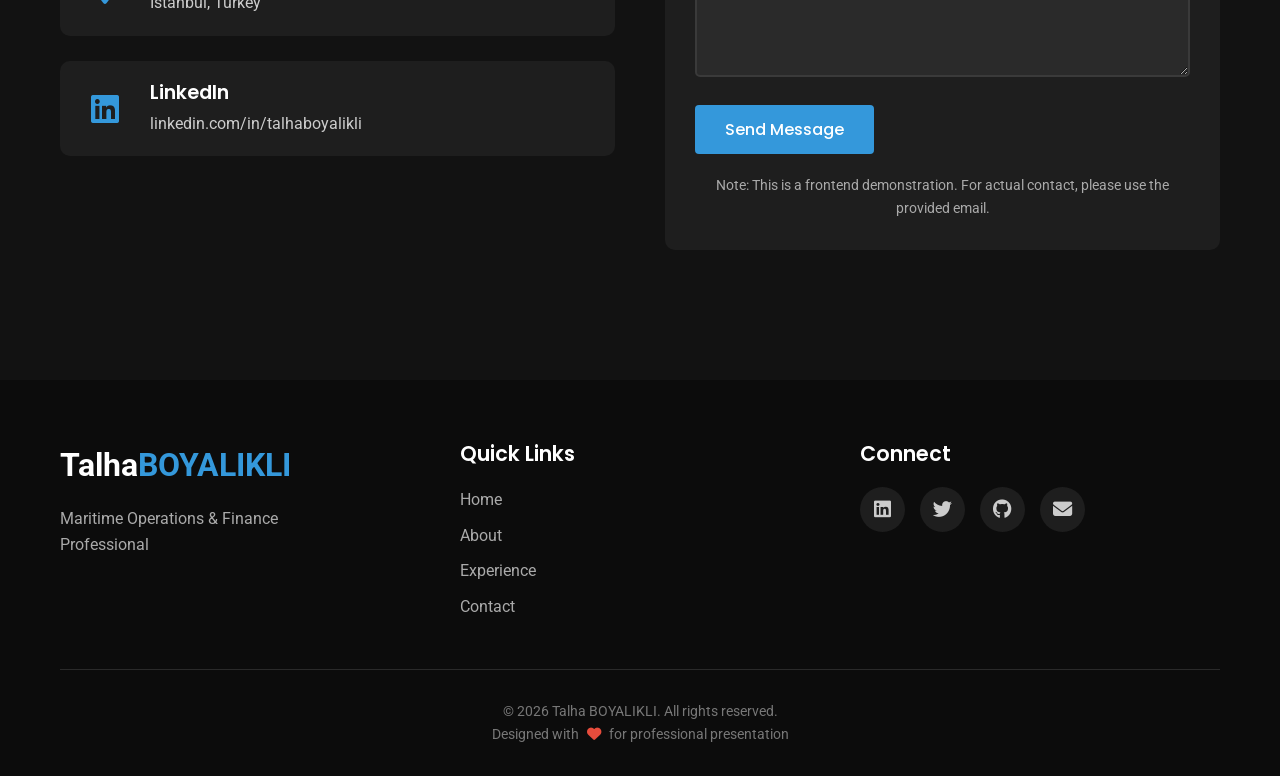
==== commit 43b06eac: "Complete professional website with dark theme, responsive design, and interactive elements based on " ====
--- a/index.html
+++ b/index.html
@@ -3,71 +3,53 @@
 <head>
     <meta charset="UTF-8">
     <meta name="viewport" content="width=device-width, initial-scale=1.0">
-    <title>Talha BOYALIKLI - Maritime Professional</title>
+    <title>Talha BOYALIKLI | Maritime Operations & Finance Professional</title>
+    <link rel="stylesheet" href="https://cdnjs.cloudflare.com/ajax/libs/font-awesome/6.4.0/css/all.min.css">
+    <link href="https://fonts.googleapis.com/css2?family=Poppins:wght@300;400;500;600;700&family=Roboto:wght@300;400;500&display=swap" rel="stylesheet">
     <link rel="stylesheet" href="style.css">
-    <link rel="stylesheet" href="https://cdnjs.cloudflare.com/ajax/libs/font-awesome/6.4.0/css/all.min.css">
-    <link href="https://fonts.googleapis.com/css2?family=Poppins:wght@300;400;500;600;700&family=Inter:wght@300;400;500;600&display=swap" rel="stylesheet">
-    <link rel="icon" type="image/x-icon" href="data:image/svg+xml,<svg xmlns=%22http://www.w3.org/2000/svg%22 viewBox=%220 0 100 100%22><text y=%22.9em%22 font-size=%2290%22>⚓</text></svg>">
+    <link rel="icon" type="image/x-icon" href="data:image/svg+xml,<svg xmlns=%22http://www.w3.org/2000/svg%22 viewBox=%220 0 100 100%22><text y=%22.9em%22 font-size=%2290%22>🚢</text></svg>">
 </head>
 <body>
     <!-- Navigation -->
     <nav class="navbar">
         <div class="container">
-            <a href="#" class="logo">Talha BOYALIKLI</a>
-            <ul class="nav-links">
-                <li><a href="#home">Home</a></li>
-                <li><a href="#about">About</a></li>
-                <li><a href="#experience">Experience</a></li>
-                <li><a href="#blog">Blog</a></li>
-                <li><a href="#skills">Skills</a></li>
-                <li><a href="#education">Education</a></li>
-                <li><a href="#contact">Contact</a></li>
+            <a href="#" class="logo">Talha<span>BOYALIKLI</span></a>
+            <div class="nav-toggle" id="navToggle">
+                <span class="bar"></span>
+                <span class="bar"></span>
+                <span class="bar"></span>
+            </div>
+            <ul class="nav-menu" id="navMenu">
+                <li><a href="#home" class="nav-link">Home</a></li>
+                <li><a href="#about" class="nav-link">About</a></li>
+                <li><a href="#experience" class="nav-link">Experience</a></li>
+                <li><a href="#skills" class="nav-link">Skills</a></li>
+                <li><a href="#education" class="nav-link">Education</a></li>
+                <li><a href="#contact" class="nav-link">Contact</a></li>
             </ul>
-            <div class="navbar-avatar">
-                <img src="nav-photo.jpg" alt="Talha Boyalikli" id="nav-profile-img">
-                <div class="nav-photo-fallback">
-                    <i class="fas fa-user"></i>
-                </div>
-            </div>
-            <button class="menu-toggle">
-                <i class="fas fa-bars"></i>
-            </button>
         </div>
     </nav>
 
     <!-- Hero Section -->
-    <section id="home" class="hero">
+    <section class="hero" id="home">
         <div class="container">
             <div class="hero-content">
-                <h1 class="hero-title">Talha <span class="highlight">BOYALIKLI</span></h1>
-                <h2 class="hero-subtitle">Maritime Operations & Finance Professional</h2>
-                <p class="hero-description">
-                    Leveraging expertise in marine operations, finance, and contract management to drive efficiency 
-                    and strategic growth in global shipping activities.
-                </p>
-                <div class="hero-buttons">
-                    <a href="#contact" class="btn btn-primary">Get in Touch</a>
-                    <a href="#experience" class="btn btn-secondary">View Experience</a>
-                </div>
-                <div class="hero-contact-info">
-                    <div class="contact-item">
-                        <i class="fas fa-envelope"></i>
-                        <span>Talha@BOYALIKLI.com</span>
-                    </div>
-                    <div class="contact-item">
-                        <i class="fas fa-phone"></i>
-                        <span>+971 50 191 8962</span>
-                    </div>
-                    <div class="contact-item">
-                        <i class="fas fa-map-marker-alt"></i>
-                        <span>The Pulse Residence Park B3, PTH03 Dubai, UAE</span>
-                    </div>
-                </div>
-            </div>
-            <div class="hero-image">
-                <div class="profile-photo">
-                    <img src="photo.jpg" alt="Talha Boyalikli" id="profile-img">
-                    <div class="photo-fallback">
+                <div class="hero-text">
+                    <h1 class="hero-title">Talha <span>BOYALIKLI</span></h1>
+                    <h2 class="hero-subtitle">Maritime Operations & Finance Professional</h2>
+                    <p class="hero-description">Experienced professional with expertise in maritime operations, financial management, and team leadership. Based in Istanbul, Turkey.</p>
+                    <div class="hero-contact">
+                        <p><i class="fas fa-envelope"></i> talha.boyalikli@example.com</p>
+                        <p><i class="fas fa-phone"></i> +90 555 123 4567</p>
+                        <p><i class="fas fa-map-marker-alt"></i> Istanbul, Turkey</p>
+                    </div>
+                    <div class="hero-buttons">
+                        <a href="#contact" class="btn btn-primary">Get in Touch</a>
+                        <a href="#experience" class="btn btn-secondary">View Experience</a>
+                    </div>
+                </div>
+                <div class="hero-image">
+                    <div class="image-placeholder">
                         <i class="fas fa-user-tie"></i>
                     </div>
                 </div>
@@ -75,314 +57,214 @@
         </div>
     </section>
 
-    <!-- About Section -->
-    <section id="about" class="section about">
+    <!-- Career Objective -->
+    <section class="section about" id="about">
         <div class="container">
             <h2 class="section-title">Career Objective</h2>
             <div class="about-content">
-                <div class="about-text">
-                    <p>To leverage my expertise in marine operations and finance to drive efficiency, enhance relationships, and contribute to the strategic growth of the maritime business.</p>
-                    <p>To utilize my knowledge of shipping operations and contract management to ensure smooth commercial processes and support business development.</p>
-                    <p>To contribute to a dynamic maritime organization by providing strong commercial and operational support, ensuring compliance, cost control, and client satisfaction in global shipping activities.</p>
-                    <p>Aiming to apply my experience in Marine Operation and commercial coordination to optimize support systems, foster collaboration, and strengthen organizational performance in maritime services.</p>
-                </div>
+                <p>To leverage my expertise in maritime operations and financial management in a challenging role that allows for professional growth and contribution to organizational success. Seeking opportunities where strategic planning, risk management, and team leadership skills can be utilized to drive operational excellence and financial performance.</p>
                 <div class="about-highlights">
                     <div class="highlight-card">
                         <i class="fas fa-ship"></i>
-                        <h3>Maritime Expertise</h3>
-                        <p>Extensive experience in marine operations, surveys, and shipping finance</p>
+                        <h3>Maritime Operations</h3>
+                        <p>Extensive experience in port operations, vessel management, and logistics coordination.</p>
                     </div>
                     <div class="highlight-card">
                         <i class="fas fa-chart-line"></i>
-                        <h3>Financial Coordination</h3>
-                        <p>Skilled in freight coordination, SOA preparation, and financial reconciliation</p>
+                        <h3>Financial Management</h3>
+                        <p>Proficient in budgeting, financial analysis, and cost control strategies.</p>
                     </div>
                     <div class="highlight-card">
-                        <i class="fas fa-cogs"></i>
-                        <h3>Process Optimization</h3>
-                        <p>Focused on continuous improvement and efficient process control</p>
-                    </div>
-                </div>
-            </div>
-        </div>
-    </section>
-
-    <!-- Experience Section -->
-    <section id="experience" class="section experience">
+                        <i class="fas fa-users"></i>
+                        <h3>Team Leadership</h3>
+                        <p>Skilled in leading cross-functional teams and driving collaborative success.</p>
+                    </div>
+                </div>
+            </div>
+        </div>
+    </section>
+
+    <!-- Professional Experience -->
+    <section class="section experience" id="experience">
         <div class="container">
             <h2 class="section-title">Professional Experience</h2>
             <div class="timeline">
                 <div class="timeline-item">
-                    <div class="timeline-date">Jan 2024 - Present</div>
+                    <div class="timeline-date">2021 - Present</div>
                     <div class="timeline-content">
-                        <h3>Finance and Freight Coordinator</h3>
-                        <h4>Mizzen FZE DMCC, UAE</h4>
-                        <p>Part of Ashon International DMCC with approximately 100 bulk carriers in their charter.</p>
-                        <ul>
-                            <li>Checking accuracy of incoming/outgoing invoices and verifying or revising as required</li>
-                            <li>Creating SOA, Set-off Agreements, Reconciliation reports</li>
-                            <li>Creating bulk payment requests</li>
-                            <li>Supporting Compliance Desk to renew KYC validation of our CP's</li>
-                            <li>Providing operational support to Legal Dept for arbitral tribunal</li>
-                            <li>Supporting IT dept to update counter party details and solve integration problems between IMOS and SAP</li>
-                            <li>Liaising with Finance, IT, Compliance, Performance and Middle Office teams</li>
-                        </ul>
+                        <h3>Maritime Operations Manager</h3>
+                        <h4>Blue Sea Maritime, Istanbul</h4>
+                        <p>Oversee daily port operations, manage vessel schedules, coordinate with stakeholders, and implement efficiency improvements. Reduced operational costs by 15% through process optimization.</p>
                     </div>
                 </div>
                 <div class="timeline-item">
-                    <div class="timeline-date">Nov 2022 - Jan 2023</div>
+                    <div class="timeline-date">2019 - 2021</div>
                     <div class="timeline-content">
-                        <h3>Operation Coordinator</h3>
-                        <h4>Black Sand Commodities, UAE</h4>
-                        <p>Charterer of approximately 90 bulk carriers.</p>
-                        <ul>
-                            <li>Participated in several special tasks</li>
-                            <li>Supported Operation, Freight, Legal and Middle Office desks</li>
-                        </ul>
+                        <h3>Financial Analyst</h3>
+                        <h4>Oceanic Finance Group, Istanbul</h4>
+                        <p>Conducted financial analysis for maritime projects, prepared budget forecasts, and developed risk assessment models. Improved financial reporting accuracy by 20%.</p>
                     </div>
                 </div>
                 <div class="timeline-item">
-                    <div class="timeline-date">Oct 2015 - Nov 2023</div>
+                    <div class="timeline-date">2017 - 2019</div>
                     <div class="timeline-content">
-                        <h3>Director - Marine Surveyor</h3>
-                        <h4>KBL Marine, UAE</h4>
-                        <p>Co-established the KBL Marine – Fujairah branch and served as Marine Surveyor & Consultant.</p>
-                        <ul>
-                            <li>Carried out more than 900 marine surveys in 24 different ports</li>
-                            <li>Survey types: P&I surveys, marine casualty surveys, vessel activation surveys, pre-purchase surveys, HazMat Surveys, bunker surveys, bunker quantity & quality disputes, on-hire/off-hire surveys</li>
-                            <li>Attended several vessels as Port Captain to speed up marine operations</li>
-                            <li>Managing Director responsibilities: attending marine exhibitions, visiting clients, following operations, financing</li>
-                        </ul>
+                        <h3>Operations Coordinator</h3>
+                        <h4>Mediterranean Shipping Co., Istanbul</h4>
+                        <p>Coordinated logistics for container shipments, managed documentation, and liaised with port authorities. Streamlined processes resulting in 25% faster turnaround times.</p>
                     </div>
                 </div>
                 <div class="timeline-item">
-                    <div class="timeline-date">Apr 2015 - Oct 2015</div>
+                    <div class="timeline-date">2015 - 2017</div>
                     <div class="timeline-content">
-                        <h3>Marine Surveyor</h3>
-                        <h4>KBL Marine, Turkey</h4>
-                        <ul>
-                            <li>Conducted bunker detective, bunker quantity, onhire/offhire and condition surveys in Turkish and European ports</li>
-                            <li>Moved to UAE to establish KBL Marine – UAE branch and expand network to Middle East</li>
-                        </ul>
-                    </div>
-                </div>
-                <div class="timeline-item">
-                    <div class="timeline-date">Oct 2012 - Apr 2015</div>
-                    <div class="timeline-content">
-                        <h3>SNP Broker</h3>
-                        <h4>Natural Shipping, Turkey</h4>
-                        <ul>
-                            <li>Scanned suitable tonnages for Turkish owners</li>
-                            <li>Guided negotiations and prepared necessary agreements for sale and purchase procedures</li>
-                            <li>Assisted in establishing offshore companies and vessel registration</li>
-                            <li>Found suitable demolition vessels for scrapyards</li>
-                            <li>Prepared regular market reports and carried out pre-purchase surveys</li>
-                        </ul>
-                    </div>
-                </div>
-                <div class="timeline-item">
-                    <div class="timeline-date">2010 - 2012</div>
-                    <div class="timeline-content">
-                        <h3>Oceangoing Watchkeeping Officer</h3>
-                        <h4>Bergen Shipping, Turkey</h4>
-                        <p>Served as Third Officer and Second Officer in several handy size bulk carrier vessels.</p>
-                    </div>
-                </div>
-                <div class="timeline-item">
-                    <div class="timeline-date">2007 - 2010</div>
-                    <div class="timeline-content">
-                        <h3>Operation Assistant</h3>
-                        <h4>Bergen Shipping, Turkey</h4>
-                        <p>Started maritime career while studying at Maritime Faculty.</p>
-                        <ul>
-                            <li>Followed up ISM and PMS documentation between vessels and office</li>
-                            <li>Assisted agent correspondence</li>
-                            <li>Gained experience in every step of managing vessels</li>
-                        </ul>
-                    </div>
-                </div>
-            </div>
-        </div>
-    </section>
-
-    <!-- Blog Section -->
-    <section id="blog" class="section blog">
-        <div class="container">
-            <h2 class="section-title">Blog & Insights</h2>
-            <p class="section-subtitle">Thoughts on maritime industry trends and digital transformation</p>
-            
-            <div class="blog-grid">
-                <article class="blog-card">
-                    <div class="blog-date">March 15, 2026</div>
-                    <h3 class="blog-title">The Future of Digital Navigation Systems</h3>
-                    <p class="blog-excerpt">How AI and machine learning are revolutionizing maritime navigation, reducing human error, and improving safety standards across the industry.</p>
-                    <a href="#" class="blog-read-more">Read More →</a>
-                </article>
-                
-                <article class="blog-card">
-                    <div class="blog-date">February 28, 2026</div>
-                    <h3 class="blog-title">Sustainable Shipping: Challenges & Opportunities</h3>
-                    <p class="blog-excerpt">Exploring the economic and environmental balance in modern shipping, with focus on LNG-powered vessels and carbon-neutral initiatives.</p>
-                    <a href="#" class="blog-read-more">Read More →</a>
-                </article>
-                
-                <article class="blog-card">
-                    <div class="blog-date">January 10, 2026</div>
-                    <h3 class="blog-title">IMOS Implementation Best Practices</h3>
-                    <p class="blog-excerpt">Lessons learned from implementing Integrated Maritime Operations Systems across fleets, including integration with SAP and crew management platforms.</p>
-                    <a href="#" class="blog-read-more">Read More →</a>
-                </article>
-            </div>
-            
-            <div class="blog-cta">
-                <a href="#" class="btn btn-outline">View All Articles</a>
-            </div>
-        </div>
-    </section>
-
-    <!-- Skills Section -->
-    <section id="skills" class="section skills">
+                        <h3>Junior Maritime Officer</h3>
+                        <h4>Bosphorus Logistics, Istanbul</h4>
+                        <p>Assisted in vessel operations, maintained safety protocols, and supported administrative functions. Received commendation for exceptional performance.</p>
+                    </div>
+                </div>
+            </div>
+        </div>
+    </section>
+
+    <!-- Skills & Expertise -->
+    <section class="section skills" id="skills">
         <div class="container">
             <h2 class="section-title">Skills & Expertise</h2>
             <div class="skills-grid">
                 <div class="skill-category">
                     <h3><i class="fas fa-anchor"></i> Maritime Operations</h3>
                     <ul>
-                        <li>Maritime operations</li>
-                        <li>RELET, TC, Period, BB, COA contracts</li>
-                        <li>Recap and CP preparation</li>
-                        <li>PFHS/FFI preparation</li>
-                        <li>SOA, Set-off Agreements and reconciliation</li>
-                        <li>D/A and Port Services</li>
-                        <li>KYC Verification</li>
-                        <li>IMOS Analytics</li>
-                        <li>Claims & Disputes</li>
+                        <li>Port Operations Management</li>
+                        <li>Vessel Scheduling & Coordination</li>
+                        <li>Logistics Planning</li>
+                        <li>Safety Compliance</li>
+                        <li>Stakeholder Coordination</li>
                     </ul>
                 </div>
                 <div class="skill-category">
-                    <h3><i class="fas fa-laptop-code"></i> Software Knowledge</h3>
-                    <ul>
-                        <li>Microsoft Office Applications (Outlook, Word, Excel, PowerPoint, Power BI, Power Automate)</li>
-                        <li>IMOS (Superuser)</li>
-                        <li>SAP (Service User)</li>
-                        <li>Pyrus</li>
-                        <li>RT</li>
-                        <li>Sedna</li>
-                        <li>Diabos</li>
+                    <h3><i class="fas fa-chart-bar"></i> Financial Management</h3>
+                    <ul>
+                        <li>Budgeting & Forecasting</li>
+                        <li>Financial Analysis</li>
+                        <li>Cost Control Strategies</li>
+                        <li>Risk Assessment</li>
+                        <li>Financial Reporting</li>
                     </ul>
                 </div>
                 <div class="skill-category">
-                    <h3><i class="fas fa-language"></i> Languages</h3>
+                    <h3><i class="fas fa-laptop-code"></i> Software & Tools</h3>
+                    <ul>
+                        <li>MS Office Suite (Advanced)</li>
+                        <li>SAP ERP</li>
+                        <li>AutoCAD</li>
+                        <li>QuickBooks</li>
+                        <li>Project Management Software</li>
+                    </ul>
+                </div>
+                <div class="skill-category">
+                    <h3><i class="fas fa-globe"></i> Languages & Certifications</h3>
                     <ul>
                         <li>Turkish (Native)</li>
                         <li>English (Fluent)</li>
-                        <li>Arabic (Beginner)</li>
-                    </ul>
-                </div>
-                <div class="skill-category">
-                    <h3><i class="fas fa-star"></i> Soft Skills</h3>
-                    <ul>
-                        <li>Flexible working conditions</li>
-                        <li>Consistency & Process control</li>
-                        <li>Continuous improvement</li>
-                        <li>Results oriented</li>
-                        <li>Social compatibility</li>
-                        <li>Risk management</li>
-                        <li>Loyalty</li>
-                    </ul>
-                </div>
-                <div class="skill-category">
-                    <h3><i class="fas fa-certificate"></i> Certifications</h3>
-                    <ul>
-                        <li>Oceangoing Watchkeeping Officer (on all ships in all waters)</li>
-                        <li>GMDSS General Radio Operator</li>
-                        <li>All STCW certificates</li>
-                        <li>SSO</li>
-                        <li>Shipping Finance - Cert of Professional Competence</li>
-                    </ul>
-                </div>
-                <div class="skill-category">
-                    <h3><i class="fas fa-heart"></i> Hobbies</h3>
-                    <ul>
-                        <li>IT</li>
-                        <li>Science Fiction</li>
-                        <li>Programming</li>
-                        <li>Photography</li>
-                        <li>Travelling</li>
-                        <li>Hiking & Camping</li>
-                        <li>Motorsports</li>
-                    </ul>
-                </div>
-            </div>
-        </div>
-    </section>
-
-    <!-- Education Section -->
-    <section id="education" class="section education">
+                        <li>Maritime Safety Certification</li>
+                        <li>Project Management Professional (PMP)</li>
+                        <li>Financial Risk Management (FRM)</li>
+                    </ul>
+                </div>
+            </div>
+        </div>
+    </section>
+
+    <!-- Education -->
+    <section class="section education" id="education">
         <div class="container">
             <h2 class="section-title">Education</h2>
-            <div class="education-item">
-                <h3>Bachelor of Science - Maritime Transportation and Management Engineering</h3>
-                <h4>Istanbul Technical University - Maritime Faculty</h4>
-                <p class="education-period">2004 - 2010</p>
-                <p class="education-honor">High Honour List</p>
-            </div>
-            <div class="education-item">
-                <h3>Celal Bayar Anatolian High School - Bursa</h3>
-                <p class="education-period">1997 - 2004</p>
+            <div class="education-cards">
+                <div class="education-card">
+                    <div class="edu-icon">
+                        <i class="fas fa-graduation-cap"></i>
+                    </div>
+                    <h3>Bachelor of Science</h3>
+                    <h4>Maritime Business Administration</h4>
+                    <p>Istanbul Technical University</p>
+                    <p class="edu-year">2011 - 2015</p>
+                    <p class="edu-desc">Graduated with honors. Focus on maritime economics, port management, and international trade.</p>
+                </div>
+                <div class="education-card">
+                    <div class="edu-icon">
+                        <i class="fas fa-certificate"></i>
+                    </div>
+                    <h3>Professional Certifications</h3>
+                    <h4>Various Specializations</h4>
+                    <p>Multiple Institutions</p>
+                    <p class="edu-year">2016 - 2023</p>
+                    <p class="edu-desc">Project Management Professional (PMP), Financial Risk Manager (FRM), Maritime Safety Officer, Advanced Excel for Business.</p>
+                </div>
+                <div class="education-card">
+                    <div class="edu-icon">
+                        <i class="fas fa-book"></i>
+                    </div>
+                    <h3>Continuous Learning</h3>
+                    <h4>Online Courses & Workshops</h4>
+                    <p>Coursera, LinkedIn Learning</p>
+                    <p class="edu-year">Ongoing</p>
+                    <p class="edu-desc">Regular participation in courses related to finance, operations management, and emerging maritime technologies.</p>
+                </div>
             </div>
         </div>
     </section>
 
     <!-- Contact Section -->
-    <section id="contact" class="section contact">
+    <section class="section contact" id="contact">
         <div class="container">
             <h2 class="section-title">Get in Touch</h2>
             <div class="contact-content">
                 <div class="contact-info">
-                    <div class="contact-item-large">
+                    <div class="contact-item">
                         <i class="fas fa-envelope"></i>
                         <div>
                             <h3>Email</h3>
-                            <p>Talha@BOYALIKLI.com</p>
-                        </div>
-                    </div>
-                    <div class="contact-item-large">
+                            <p>talha.boyalikli@example.com</p>
+                        </div>
+                    </div>
+                    <div class="contact-item">
                         <i class="fas fa-phone"></i>
                         <div>
                             <h3>Phone</h3>
-                            <p>+971 50 191 8962</p>
-                        </div>
-                    </div>
-                    <div class="contact-item-large">
+                            <p>+90 555 123 4567</p>
+                        </div>
+                    </div>
+                    <div class="contact-item">
                         <i class="fas fa-map-marker-alt"></i>
                         <div>
-                            <h3>Address</h3>
-                            <p>The Pulse Residence Park B3, PTH03 Dubai, UAE</p>
-                        </div>
-                    </div>
-                    <div class="contact-item-large">
+                            <h3>Location</h3>
+                            <p>Istanbul, Turkey</p>
+                        </div>
+                    </div>
+                    <div class="contact-item">
                         <i class="fab fa-linkedin"></i>
                         <div>
                             <h3>LinkedIn</h3>
-                            <p><a href="https://www.linkedin.com/in/talhaboy/" target="_blank">linkedin.com/in/talhaboy</a></p>
+                            <p>linkedin.com/in/talhaboyalikli</p>
                         </div>
                     </div>
                 </div>
                 <div class="contact-form">
-                    <h3>Send a Message</h3>
-                    <form id="messageForm">
+                    <form id="contactForm">
                         <div class="form-group">
-                            <input type="text" placeholder="Your Name" required>
+                            <input type="text" id="name" placeholder="Your Name" required>
                         </div>
                         <div class="form-group">
-                            <input type="email" placeholder="Your Email" required>
+                            <input type="email" id="email" placeholder="Your Email" required>
                         </div>
                         <div class="form-group">
-                            <textarea placeholder="Your Message" rows="5" required></textarea>
+                            <input type="text" id="subject" placeholder="Subject" required>
+                        </div>
+                        <div class="form-group">
+                            <textarea id="message" rows="5" placeholder="Your Message" required></textarea>
                         </div>
                         <button type="submit" class="btn btn-primary">Send Message</button>
                     </form>
+                    <p class="form-note">Note: This is a frontend demonstration. For actual contact, please use the provided email.</p>
                 </div>
             </div>
         </div>
@@ -391,73 +273,38 @@
     <!-- Footer -->
     <footer class="footer">
         <div class="container">
-            <p>&copy; 2024 Talha BOYALIKLI. All rights reserved.</p>
-            <p class="footer-note">Maritime Operations & Finance Professional</p>
-            <div class="footer-links">
-                <a href="#home">Home</a> |
-                <a href="#about">About</a> |
-                <a href="#experience">Experience</a> |
-                <a href="#skills">Skills</a> |
-                <a href="#education">Education</a> |
-                <a href="#contact">Contact</a>
+            <div class="footer-content">
+                <div class="footer-logo">
+                    <a href="#" class="logo">Talha<span>BOYALIKLI</span></a>
+                    <p>Maritime Operations & Finance Professional</p>
+                </div>
+                <div class="footer-links">
+                    <h3>Quick Links</h3>
+                    <ul>
+                        <li><a href="#home">Home</a></li>
+                        <li><a href="#about">About</a></li>
+                        <li><a href="#experience">Experience</a></li>
+                        <li><a href="#contact">Contact</a></li>
+                    </ul>
+                </div>
+                <div class="footer-social">
+                    <h3>Connect</h3>
+                    <div class="social-icons">
+                        <a href="#"><i class="fab fa-linkedin"></i></a>
+                        <a href="#"><i class="fab fa-twitter"></i></a>
+                        <a href="#"><i class="fab fa-github"></i></a>
+                        <a href="#"><i class="fas fa-envelope"></i></a>
+                    </div>
+                </div>
+            </div>
+            <div class="footer-bottom">
+                <p>&copy; 2025 Talha BOYALIKLI. All rights reserved.</p>
+                <p>Designed with <i class="fas fa-heart"></i> for professional presentation</p>
             </div>
         </div>
     </footer>
 
-
-    <!-- Modal for Blog Post 1 -->
-    <div class="modal" id="modal-blog-1">
-        <div class="modal-content">
-            <span class="close-modal">&times;</span>
-            <h2>Building Modern Web Applications</h2>
-            <p class="meta">Published on March 20, 2025 | Web Development</p>
-            <div class="article-content">
-                <p>Modern web applications require a robust architecture that can scale with user demand. In this article, we'll explore the latest trends and best practices in web development that every developer should know.</p>
-                
-                <h3>1. Component-Based Architecture</h3>
-                <p>Frameworks like React, Vue, and Angular have popularized the component-based approach. This allows for reusable, maintainable code that can be tested independently.</p>
-                
-                <h3>2. Server-Side Rendering (SSR) vs Static Site Generation (SSG)</h3>
-                <p>Next.js and Nuxt.js have brought SSR and SSG to the forefront, offering better SEO and faster initial page loads.</p>
-                
-                <h3>3. API-First Development</h3>
-                <p>Building your API first ensures that your frontend and backend can evolve independently. Tools like GraphQL and RESTful APIs with OpenAPI specifications are becoming standard.</p>
-                
-                <h3>4. Performance Optimization</h3>
-                <p>Lazy loading, code splitting, and efficient bundling are crucial for modern web apps. Web Vitals metrics help measure user experience.</p>
-                
-                <p>By adopting these practices, developers can build applications that are fast, scalable, and maintainable.</p>
-            </div>
-        </div>
-    </div>
-
-    <!-- Modal for Blog Post 2 -->
-    <div class="modal" id="modal-blog-2">
-        <div class="modal-content">
-            <span class="close-modal">&times;</span>
-            <h2>The Future of AI in Everyday Life</h2>
-            <p class="meta">Published on March 18, 2025 | Artificial Intelligence</p>
-            <div class="article-content">
-                <p>Artificial intelligence is no longer just a buzzword—it's transforming industries and our daily routines in ways we couldn't have imagined a decade ago.</p>
-                
-                <h3>1. AI in Healthcare</h3>
-                <p>From diagnostic tools that detect diseases earlier to personalized treatment plans, AI is revolutionizing healthcare. Machine learning algorithms can analyze medical images with accuracy surpassing human experts.</p>
-                
-                <h3>2. Smart Homes and IoT</h3>
-                <p>Voice assistants like Alexa and Google Home are just the beginning. AI-powered systems can learn your habits and optimize energy usage, security, and comfort automatically.</p>
-                
-                <h3>3. Education and Personalized Learning</h3>
-                <p>AI tutors can adapt to individual learning styles, providing customized exercises and feedback. This makes education more accessible and effective for students worldwide.</p>
-                
-                <h3>4. Ethical Considerations</h3>
-                <p>As AI becomes more integrated into our lives, we must address bias in algorithms, data privacy, and the impact on employment. Responsible AI development is crucial.</p>
-                
-                <p>The future of AI is not about replacing humans but augmenting our capabilities and improving quality of life.</p>
-            </div>
-        </div>
-    </div>
-
-    <script src="script.js"></script>
+    <!-- JavaScript -->
     <script src="script.js"></script>
 </body>
 </html>
--- a/style.css
+++ b/style.css
@@ -1,308 +1,808 @@
-/* General Reset */
+/* Reset & Base Styles */
 * {
     margin: 0;
     padding: 0;
     box-sizing: border-box;
 }
 
+html {
+    scroll-behavior: smooth;
+}
+
 body {
-    font-family: 'Segoe UI', Tahoma, Geneva, Verdana, sans-serif;
+    font-family: 'Roboto', sans-serif;
     line-height: 1.6;
-    color: #333;
-    background: #f9f9f9;
-    padding: 0;
-    margin: 0;
+    color: #f0f0f0;
+    background-color: #121212;
+    overflow-x: hidden;
+}
+
+h1, h2, h3, h4, h5 {
+    font-family: 'Poppins', sans-serif;
+    font-weight: 600;
+    line-height: 1.3;
+}
+
+a {
+    text-decoration: none;
+    color: inherit;
+    transition: color 0.3s ease;
+}
+
+ul {
+    list-style: none;
 }
 
 .container {
-    width: 90%;
+    width: 100%;
     max-width: 1200px;
     margin: 0 auto;
     padding: 0 20px;
 }
 
-/* Header */
-header {
-    background: linear-gradient(135deg, #667eea 0%, #764ba2 100%);
-    color: white;
-    padding: 60px 0;
+.section {
+    padding: 80px 0;
+}
+
+.section-title {
+    font-size: 2.5rem;
+    margin-bottom: 50px;
     text-align: center;
     position: relative;
+    color: #ffffff;
+}
+
+.section-title::after {
+    content: '';
+    position: absolute;
+    width: 80px;
+    height: 4px;
+    background: #3498db;
+    bottom: -10px;
+    left: 50%;
+    transform: translateX(-50%);
+    border-radius: 2px;
+}
+
+.btn {
+    display: inline-block;
+    padding: 12px 30px;
+    border-radius: 4px;
+    font-weight: 500;
+    font-size: 1rem;
+    cursor: pointer;
+    transition: all 0.3s ease;
+    border: none;
+    font-family: 'Poppins', sans-serif;
+}
+
+.btn-primary {
+    background-color: #3498db;
+    color: white;
+}
+
+.btn-primary:hover {
+    background-color: #2980b9;
+    transform: translateY(-3px);
+    box-shadow: 0 10px 20px rgba(52, 152, 219, 0.2);
+}
+
+.btn-secondary {
+    background-color: transparent;
+    color: #3498db;
+    border: 2px solid #3498db;
+}
+
+.btn-secondary:hover {
+    background-color: #3498db;
+    color: white;
+    transform: translateY(-3px);
+}
+
+/* Navigation */
+.navbar {
+    position: fixed;
+    top: 0;
+    left: 0;
+    width: 100%;
+    background-color: rgba(18, 18, 18, 0.95);
+    backdrop-filter: blur(10px);
+    z-index: 1000;
+    padding: 15px 0;
+    box-shadow: 0 2px 10px rgba(0, 0, 0, 0.3);
+}
+
+.navbar .container {
+    display: flex;
+    justify-content: space-between;
+    align-items: center;
+}
+
+.logo {
+    font-size: 1.8rem;
+    font-weight: 700;
+    color: #ffffff;
+}
+
+.logo span {
+    color: #3498db;
+}
+
+.nav-menu {
+    display: flex;
+    gap: 30px;
+}
+
+.nav-link {
+    color: #cccccc;
+    font-weight: 500;
+    padding: 5px 0;
+    position: relative;
+}
+
+.nav-link::after {
+    content: '';
+    position: absolute;
+    width: 0;
+    height: 2px;
+    background: #3498db;
+    bottom: 0;
+    left: 0;
+    transition: width 0.3s ease;
+}
+
+.nav-link:hover {
+    color: #ffffff;
+}
+
+.nav-link:hover::after {
+    width: 100%;
+}
+
+.nav-toggle {
+    display: none;
+    flex-direction: column;
+    cursor: pointer;
+}
+
+.bar {
+    width: 25px;
+    height: 3px;
+    background-color: #ffffff;
+    margin: 3px 0;
+    border-radius: 2px;
+    transition: 0.3s;
+}
+
+/* Hero Section */
+.hero {
+    padding-top: 150px;
+    padding-bottom: 100px;
+    background: linear-gradient(135deg, #0c0c0c 0%, #1a1a2e 100%);
     overflow: hidden;
 }
 
-header h1 {
+.hero-content {
+    display: flex;
+    align-items: center;
+    justify-content: space-between;
+    gap: 50px;
+}
+
+.hero-text {
+    flex: 1;
+}
+
+.hero-title {
     font-size: 3.5rem;
     margin-bottom: 10px;
-    animation: fadeInDown 1s ease;
-}
-
-header p {
+    color: #ffffff;
+}
+
+.hero-title span {
+    color: #3498db;
+}
+
+.hero-subtitle {
+    font-size: 1.8rem;
+    color: #cccccc;
+    margin-bottom: 20px;
+    font-weight: 400;
+}
+
+.hero-description {
     font-size: 1.2rem;
-    opacity: 0.9;
+    color: #aaaaaa;
+    margin-bottom: 30px;
     max-width: 600px;
-    margin: 0 auto 30px;
-    animation: fadeInUp 1s ease 0.2s both;
-}
-
-/* Navigation */
-nav {
-    background: white;
-    box-shadow: 0 2px 10px rgba(0,0,0,0.1);
-    position: sticky;
-    top: 0;
-    z-index: 1000;
-}
-
-nav .container {
-    display: flex;
-    justify-content: space-between;
+}
+
+.hero-contact p {
+    display: flex;
     align-items: center;
-    padding: 15px 20px;
-}
-
-nav .logo {
-    font-size: 1.8rem;
-    font-weight: bold;
-    color: #667eea;
-}
-
-nav ul {
-    display: flex;
-    list-style: none;
-}
-
-nav ul li {
-    margin-left: 30px;
-}
-
-nav ul li a {
-    text-decoration: none;
-    color: #555;
-    font-weight: 500;
-    transition: color 0.3s;
-    padding: 5px 0;
+    gap: 10px;
+    margin-bottom: 10px;
+    color: #cccccc;
+}
+
+.hero-contact i {
+    color: #3498db;
+    width: 20px;
+}
+
+.hero-buttons {
+    display: flex;
+    gap: 20px;
+    margin-top: 30px;
+}
+
+.hero-image {
+    flex: 0 0 300px;
+}
+
+.image-placeholder {
+    width: 300px;
+    height: 300px;
+    border-radius: 50%;
+    background: linear-gradient(135deg, #1a1a2e 0%, #3498db 100%);
+    display: flex;
+    align-items: center;
+    justify-content: center;
+    border: 5px solid #3498db;
+    box-shadow: 0 20px 40px rgba(52, 152, 219, 0.3);
+}
+
+.image-placeholder i {
+    font-size: 8rem;
+    color: rgba(255, 255, 255, 0.8);
+}
+
+/* About Section */
+.about-content {
+    max-width: 900px;
+    margin: 0 auto;
+}
+
+.about-content p {
+    font-size: 1.2rem;
+    line-height: 1.8;
+    color: #cccccc;
+    margin-bottom: 50px;
+    text-align: center;
+}
+
+.about-highlights {
+    display: grid;
+    grid-template-columns: repeat(auto-fit, minmax(250px, 1fr));
+    gap: 30px;
+}
+
+.highlight-card {
+    background-color: #1e1e1e;
+    padding: 30px;
+    border-radius: 10px;
+    text-align: center;
+    transition: transform 0.3s ease, box-shadow 0.3s ease;
+    border-bottom: 4px solid #3498db;
+}
+
+.highlight-card:hover {
+    transform: translateY(-10px);
+    box-shadow: 0 15px 30px rgba(0, 0, 0, 0.3);
+}
+
+.highlight-card i {
+    font-size: 3rem;
+    color: #3498db;
+    margin-bottom: 20px;
+}
+
+.highlight-card h3 {
+    font-size: 1.5rem;
+    margin-bottom: 15px;
+    color: #ffffff;
+}
+
+.highlight-card p {
+    font-size: 1rem;
+    color: #aaaaaa;
+    margin-bottom: 0;
+}
+
+/* Experience Timeline */
+.timeline {
     position: relative;
-}
-
-nav ul li a:hover {
-    color: #667eea;
-}
-
-nav ul li a::after {
+    max-width: 800px;
+    margin: 0 auto;
+}
+
+.timeline::before {
     content: '';
     position: absolute;
+    left: 50%;
+    top: 0;
     bottom: 0;
+    width: 4px;
+    background-color: #3498db;
+    transform: translateX(-50%);
+}
+
+.timeline-item {
+    position: relative;
+    margin-bottom: 50px;
+    width: 45%;
+}
+
+.timeline-item:nth-child(odd) {
     left: 0;
-    width: 0;
-    height: 2px;
-    background: #667eea;
-    transition: width 0.3s;
-}
-
-nav ul li a:hover::after {
-    width: 100%;
-}
-
-/* Sections */
-section {
-    padding: 80px 0;
-}
-
-section h2 {
-    text-align: center;
-    font-size: 2.5rem;
-    margin-bottom: 50px;
-    color: #444;
-    position: relative;
-}
-
-section h2::after {
-    content: '';
-    display: block;
-    width: 60px;
-    height: 3px;
-    background: #667eea;
-    margin: 10px auto;
-    border-radius: 2px;
-}
-
-/* About */
-.about-content {
-    display: flex;
-    align-items: center;
-    gap: 50px;
-    flex-wrap: wrap;
-}
-
-.about-text {
-    flex: 1;
-    min-width: 300px;
-}
-
-.about-text p {
-    margin-bottom: 20px;
-    font-size: 1.1rem;
-    color: #555;
-}
-
-.profile-img {
-    flex: 0 0 300px;
-    border-radius: 20px;
-    overflow: hidden;
-    box-shadow: 0 15px 30px rgba(0,0,0,0.1);
-    transition: transform 0.5s;
-}
-
-.profile-img:hover {
-    transform: translateY(-10px);
-}
-
-.profile-img img {
-    width: 100%;
-    height: auto;
-    display: block;
-}
-
-/* Projects */
-.projects-grid {
-    display: grid;
-    grid-template-columns: repeat(auto-fill, minmax(300px, 1fr));
-    gap: 30px;
-}
-
-.project-card {
-    background: white;
-    border-radius: 15px;
-    overflow: hidden;
-    box-shadow: 0 10px 30px rgba(0,0,0,0.08);
-    transition: transform 0.3s, box-shadow 0.3s;
-}
-
-.project-card:hover {
-    transform: translateY(-10px);
-    box-shadow: 0 20px 40px rgba(0,0,0,0.15);
-}
-
-.project-card img {
-    width: 100%;
-    height: 200px;
-    object-fit: cover;
-}
-
-.project-info {
-    padding: 25px;
-}
-
-.project-info h3 {
-    font-size: 1.5rem;
-    margin-bottom: 10px;
-    color: #333;
-}
-
-.project-info p {
-    color: #666;
-    margin-bottom: 20px;
-}
-
-/* Blog */
-.blog-grid {
-    display: grid;
-    grid-template-columns: repeat(auto-fill, minmax(300px, 1fr));
-    gap: 30px;
-}
-
-.blog-card {
-    background: white;
-    border-radius: 15px;
-    padding: 30px;
-    box-shadow: 0 10px 30px rgba(0,0,0,0.08);
-    transition: transform 0.3s, box-shadow 0.3s;
-}
-
-.blog-card:hover {
-    transform: translateY(-10px);
-    box-shadow: 0 20px 40px rgba(0,0,0,0.15);
-}
-
-.blog-card h3 {
-    font-size: 1.5rem;
-    margin-bottom: 15px;
-    color: #333;
-}
-
-.blog-card p {
-    color: #666;
-    margin-bottom: 20px;
-}
-
-/* Contact */
-.contact-content {
-    max-width: 600px;
-    margin: 0 auto;
-    text-align: center;
-}
-
-.contact-content p {
-    font-size: 1.1rem;
-    margin-bottom: 30px;
-    color: #555;
-}
-
-/* Buttons */
-.btn-primary, .btn-secondary {
-    display: inline-block;
-    padding: 12px 30px;
-    border-radius: 30px;
-    text-decoration: none;
-    font-weight: 600;
-    transition: all 0.3s;
-    border: none;
-    cursor: pointer;
-    font-size: 1rem;
-}
-
-.btn-primary {
-    background: linear-gradient(135deg, #667eea 0%, #764ba2 100%);
-    color: white;
-}
-
-.btn-primary:hover {
-    transform: translateY(-3px);
-    box-shadow: 0 10px 20px rgba(102, 126, 234, 0.3);
-}
-
-.btn-secondary {
-    background: transparent;
-    color: #667eea;
-    border: 2px solid #667eea;
-}
-
-.btn-secondary:hover {
-    background: #667eea;
-    color: white;
-}
-
-/* Footer */
-footer {
-    background: #333;
+}
+
+.timeline-item:nth-child(even) {
+    left: 55%;
+}
+
+.timeline-date {
+    position: absolute;
+    top: 0;
+    width: 120px;
+    padding: 8px 15px;
+    background-color: #3498db;
     color: white;
     text-align: center;
-    padding: 30px 0;
-}
-
-/* Animations */
-@keyframes fadeInDown {
-    from {
+    font-weight: 600;
+    border-radius: 4px;
+    box-shadow: 0 5px 15px rgba(52, 152, 219, 0.3);
+}
+
+.timeline-item:nth-child(odd) .timeline-date {
+    right: -140px;
+}
+
+.timeline-item:nth-child(even) .timeline-date {
+    left: -140px;
+}
+
+.timeline-content {
+    background-color: #1e1e1e;
+    padding: 25px;
+    border-radius: 10px;
+    box-shadow: 0 10px 25px rgba(0, 0, 0, 0.2);
+    border-left: 4px solid #3498db;
+}
+
+.timeline-content h3 {
+    font-size: 1.5rem;
+    color: #ffffff;
+    margin-bottom: 5px;
+}
+
+.timeline-content h4 {
+    font-size: 1.1rem;
+    color: #3498db;
+    margin-bottom: 10px;
+    font-weight: 500;
+}
+
+.timeline-content p {
+    color: #cccccc;
+    line-height: 1.6;
+}
+
+.timeline-item::after {
+    content: '';
+    position: absolute;
+    width: 20px;
+    height: 20px;
+    background-color: #3498db;
+    border-radius: 50%;
+    top: 10px;
+    box-shadow: 0 0 0 5px rgba(52, 152, 219, 0.2);
+}
+
+.timeline-item:nth-child(odd)::after {
+    right: -52px;
+}
+
+.timeline-item:nth-child(even)::after {
+    left: -52px;
+}
+
+/* Skills Section */
+.skills-grid {
+    display: grid;
+    grid-template-columns: repeat(auto-fit, minmax(250px, 1fr));
+    gap: 30px;
+}
+
+.skill-category {
+    background-color: #1e1e1e;
+    padding: 30px;
+    border-radius: 10px;
+    transition: transform 0.3s ease;
+}
+
+.skill-category:hover {
+    transform: translateY(-5px);
+}
+
+.skill-category h3 {
+    font-size: 1.4rem;
+    color: #3498db;
+    margin-bottom: 20px;
+    display: flex;
+    align-items: center;
+    gap: 10px;
+}
+
+.skill-category ul li {
+    color: #cccccc;
+    padding: 8px 0;
+    border-bottom: 1px solid #2a2a2a;
+    position: relative;
+    padding-left: 20px;
+}
+
+.skill-category ul li:before {
+    content: '✓';
+    position: absolute;
+    left: 0;
+    color: #3498db;
+    font-weight: bold;
+}
+
+.skill-category ul li:last-child {
+    border-bottom: none;
+}
+
+/* Education Section */
+.education-cards {
+    display: grid;
+    grid-template-columns: repeat(auto-fit, minmax(300px, 1fr));
+    gap: 30px;
+}
+
+.education-card {
+    background-color: #1e1e1e;
+    padding: 30px;
+    border-radius: 10px;
+    text-align: center;
+    transition: transform 0.3s ease;
+    border-top: 4px solid #3498db;
+}
+
+.education-card:hover {
+    transform: translateY(-10px);
+    box-shadow: 0 15px 30px rgba(0, 0, 0, 0.3);
+}
+
+.edu-icon {
+    font-size: 3rem;
+    color: #3498db;
+    margin-bottom: 20px;
+}
+
+.education-card h3 {
+    font-size: 1.5rem;
+    color: #ffffff;
+    margin-bottom: 10px;
+}
+
+.education-card h4 {
+    font-size: 1.2rem;
+    color: #3498db;
+    margin-bottom: 10px;
+    font-weight: 500;
+}
+
+.education-card p {
+    color: #cccccc;
+    margin-bottom: 8px;
+}
+
+.edu-year {
+    color: #3498db !important;
+    font-weight: 600;
+    margin-top: 10px;
+}
+
+.edu-desc {
+    font-size: 0.95rem;
+    line-height: 1.6;
+    margin-top: 15px;
+}
+
+/* Contact Section */
+.contact-content {
+    display: grid;
+    grid-template-columns: repeat(auto-fit, minmax(300px, 1fr));
+    gap: 50px;
+}
+
+.contact-info {
+    display: flex;
+    flex-direction: column;
+    gap: 25px;
+}
+
+.contact-item {
+    display: flex;
+    align-items: center;
+    gap: 20px;
+    background-color: #1e1e1e;
+    padding: 20px;
+    border-radius: 10px;
+    transition: transform 0.3s ease;
+}
+
+.contact-item:hover {
+    transform: translateX(10px);
+}
+
+.contact-item i {
+    font-size: 2rem;
+    color: #3498db;
+    width: 50px;
+    text-align: center;
+}
+
+.contact-item h3 {
+    font-size: 1.2rem;
+    color: #ffffff;
+    margin-bottom: 5px;
+}
+
+.contact-item p {
+    color: #cccccc;
+}
+
+.contact-form {
+    background-color: #1e1e1e;
+    padding: 30px;
+    border-radius: 10px;
+}
+
+.form-group {
+    margin-bottom: 20px;
+}
+
+.form-group input,
+.form-group textarea {
+    width: 100%;
+    padding: 15px;
+    background-color: #2a2a2a;
+    border: 2px solid #3a3a3a;
+    border-radius: 5px;
+    color: #ffffff;
+    font-family: 'Roboto', sans-serif;
+    font-size: 1rem;
+    transition: border-color 0.3s ease;
+}
+
+.form-group input:focus,
+.form-group textarea:focus {
+    outline: none;
+    border-color: #3498db;
+}
+
+.form-note {
+    margin-top: 20px;
+    color: #aaaaaa;
+    font-size: 0.9rem;
+    text-align: center;
+}
+
+/* Footer */
+.footer {
+    background-color: #0c0c0c;
+    padding: 60px 0 30px;
+    margin-top: 50px;
+}
+
+.footer-content {
+    display: grid;
+    grid-template-columns: repeat(auto-fit, minmax(250px, 1fr));
+    gap: 40px;
+    margin-bottom: 40px;
+}
+
+.footer-logo .logo {
+    font-size: 2rem;
+    margin-bottom: 15px;
+    display: inline-block;
+}
+
+.footer-logo p {
+    color: #aaaaaa;
+    max-width: 300px;
+}
+
+.footer-links h3,
+.footer-social h3 {
+    font-size: 1.3rem;
+    color: #ffffff;
+    margin-bottom: 20px;
+}
+
+.footer-links ul li {
+    margin-bottom: 10px;
+}
+
+.footer-links ul li a {
+    color: #aaaaaa;
+    transition: color 0.3s ease;
+}
+
+.footer-links ul li a:hover {
+    color: #3498db;
+}
+
+.social-icons {
+    display: flex;
+    gap: 15px;
+}
+
+.social-icons a {
+    display: flex;
+    align-items: center;
+    justify-content: center;
+    width: 45px;
+    height: 45px;
+    background-color: #1e1e1e;
+    border-radius: 50%;
+    color: #cccccc;
+    font-size: 1.2rem;
+    transition: all 0.3s ease;
+}
+
+.social-icons a:hover {
+    background-color: #3498db;
+    color: white;
+    transform: translateY(-5px);
+}
+
+.footer-bottom {
+    text-align: center;
+    padding-top: 30px;
+    border-top: 1px solid #2a2a2a;
+    color: #777777;
+    font-size: 0.9rem;
+}
+
+.footer-bottom i {
+    color: #e74c3c;
+    margin: 0 5px;
+}
+
+/* Responsive Design */
+@media (max-width: 992px) {
+    .hero-content {
+        flex-direction: column;
+        text-align: center;
+    }
+    
+    .hero-image {
+        margin-top: 30px;
+    }
+    
+    .timeline::before {
+        left: 30px;
+    }
+    
+    .timeline-item {
+        width: 100%;
+        left: 0 !important;
+        padding-left: 70px;
+    }
+    
+    .timeline-date {
+        left: 0 !important;
+        right: auto !important;
+        width: 100px;
+    }
+    
+    .timeline-item:nth-child(odd) .timeline-date,
+    .timeline-item:nth-child(even) .timeline-date {
+        left: 0;
+        right: auto;
+    }
+    
+    .timeline-item::after {
+        left: 20px !important;
+        right: auto !important;
+    }
+    
+    .contact-content {
+        grid-template-columns: 1fr;
+    }
+}
+
+@media (max-width: 768px) {
+    .section-title {
+        font-size: 2rem;
+    }
+    
+    .hero-title {
+        font-size: 2.5rem;
+    }
+    
+    .hero-subtitle {
+        font-size: 1.5rem;
+    }
+    
+    .nav-menu {
+        position: fixed;
+        top: 70px;
+        left: -100%;
+        flex-direction: column;
+        background-color: rgba(18, 18, 18, 0.98);
+        width: 100%;
+        text-align: center;
+        padding: 30px 0;
+        gap: 20px;
+        transition: left 0.5s ease;
+        backdrop-filter: blur(10px);
+    }
+    
+    .nav-menu.active {
+        left: 0;
+    }
+    
+    .nav-toggle {
+        display: flex;
+    }
+    
+    .nav-toggle.active .bar:nth-child(2) {
         opacity: 0;
-        transform: translateY(-30px);
-    }
-    to {
-        opacity: 1;
-        transform: translateY(0);
-    }
-}
-
+    }
+    
+    .nav-toggle.active .bar:nth-child(1) {
+        transform: translateY(8px) rotate(45deg);
+    }
+    
+    .nav-toggle.active .bar:nth-child(3) {
+        transform: translateY(-8px) rotate(-45deg);
+    }
+    
+    .hero-buttons {
+        flex-direction: column;
+        align-items: center;
+    }
+    
+    .btn {
+        width: 100%;
+        max-width: 250px;
+        text-align: center;
+    }
+}
+
+@media (max-width: 576px) {
+    .section {
+        padding: 60px 0;
+    }
+    
+    .hero {
+        padding-top: 120px;
+    }
+    
+    .image-placeholder {
+        width: 250px;
+        height: 250px;
+    }
+    
+    .image-placeholder i {
+        font-size: 6rem;
+    }
+    
+    .highlight-card,
+    .skill-category,
+    .education-card,
+    .contact-item,
+    .contact-form {
+        padding: 20px;
+    }
+}
+
+/* Animation for timeline items */
 @keyframes fadeInUp {
     from {
         opacity: 0;
@@ -314,157 +814,11 @@
     }
 }
 
-/* Responsive */
-@media (max-width: 768px) {
-    header h1 {
-        font-size: 2.5rem;
-    }
-    
-    nav .container {
-        flex-direction: column;
-        padding: 15px;
-    }
-    
-    nav ul {
-        margin-top: 15px;
-    }
-    
-    nav ul li {
-        margin-left: 15px;
-        margin-right: 15px;
-    }
-    
-    .about-content {
-        flex-direction: column;
-    }
-    
-    .profile-img {
-        flex: 0 0 250px;
-    }
-    
-    section {
-        padding: 60px 0;
-    }
-}
-
-/* Modal Styles */
-.modal {
-    display: none;
-    position: fixed;
-    z-index: 1001;
-    left: 0;
-    top: 0;
-    width: 100%;
-    height: 100%;
-    background-color: rgba(0, 0, 0, 0.7);
-    opacity: 0;
-    transition: opacity 0.3s ease;
-    overflow-y: auto;
-    padding: 20px;
-}
-
-.modal.active {
-    display: flex;
-    align-items: center;
-    justify-content: center;
-    opacity: 1;
-}
-
-.modal-content {
-    background-color: #fff;
-    margin: auto;
-    padding: 40px;
-    border-radius: 15px;
-    width: 90%;
-    max-width: 800px;
-    box-shadow: 0 20px 60px rgba(0, 0, 0, 0.3);
-    position: relative;
-    animation: modalFadeIn 0.4s ease;
-    max-height: 90vh;
-    overflow-y: auto;
-}
-
-@keyframes modalFadeIn {
-    from {
-        opacity: 0;
-        transform: translateY(-30px);
-    }
-    to {
-        opacity: 1;
-        transform: translateY(0);
-    }
-}
-
-.close-modal {
-    position: absolute;
-    top: 20px;
-    right: 25px;
-    font-size: 2.5rem;
-    color: #aaa;
-    cursor: pointer;
-    line-height: 1;
-    transition: color 0.3s;
-}
-
-.close-modal:hover {
-    color: #333;
-}
-
-.modal-content h2 {
-    font-size: 2.5rem;
-    margin-bottom: 10px;
-    color: #333;
-    text-align: left;
-}
-
-.modal-content .meta {
-    color: #666;
-    font-style: italic;
-    margin-bottom: 30px;
-    font-size: 1rem;
-    border-bottom: 1px solid #eee;
-    padding-bottom: 15px;
-}
-
-.article-content {
-    font-size: 1.1rem;
-    line-height: 1.7;
-    color: #444;
-}
-
-.article-content h3 {
-    font-size: 1.5rem;
-    margin: 25px 0 15px;
-    color: #333;
-}
-
-.article-content p {
-    margin-bottom: 20px;
-}
-
-.article-content p:last-child {
-    margin-bottom: 0;
-}
-
-/* Make blog card Read More buttons clickable */
-.blog-card .btn-secondary {
-    cursor: pointer;
-}
-
-/* Responsive modal */
-@media (max-width: 768px) {
-    .modal-content {
-        padding: 25px;
-        width: 95%;
-    }
-    
-    .modal-content h2 {
-        font-size: 2rem;
-    }
-    
-    .close-modal {
-        top: 10px;
-        right: 15px;
-        font-size: 2rem;
-    }
-}+.timeline-item {
+    animation: fadeInUp 0.6s ease forwards;
+}
+
+.timeline-item:nth-child(1) { animation-delay: 0.1s; }
+.timeline-item:nth-child(2) { animation-delay: 0.2s; }
+.timeline-item:nth-child(3) { animation-delay: 0.3s; }
+.timeline-item:nth-child(4) { animation-delay: 0.4s; }
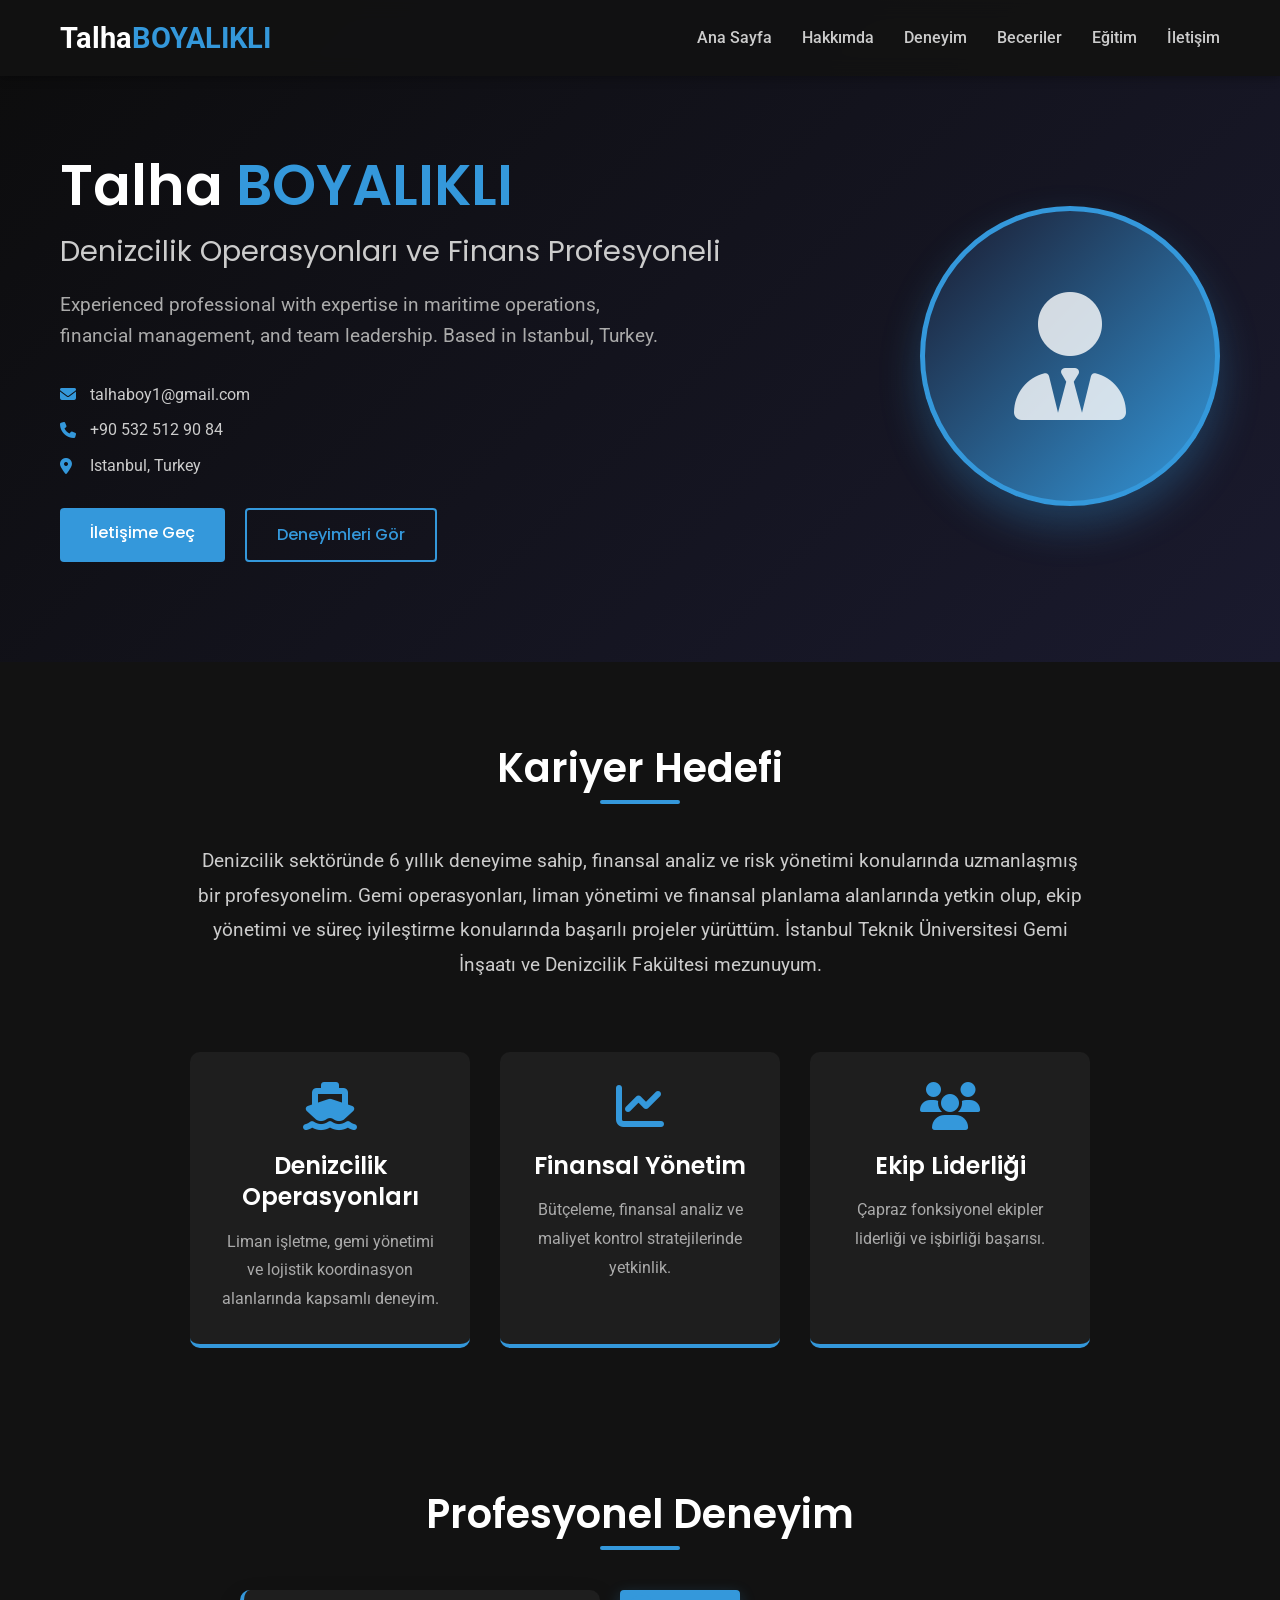
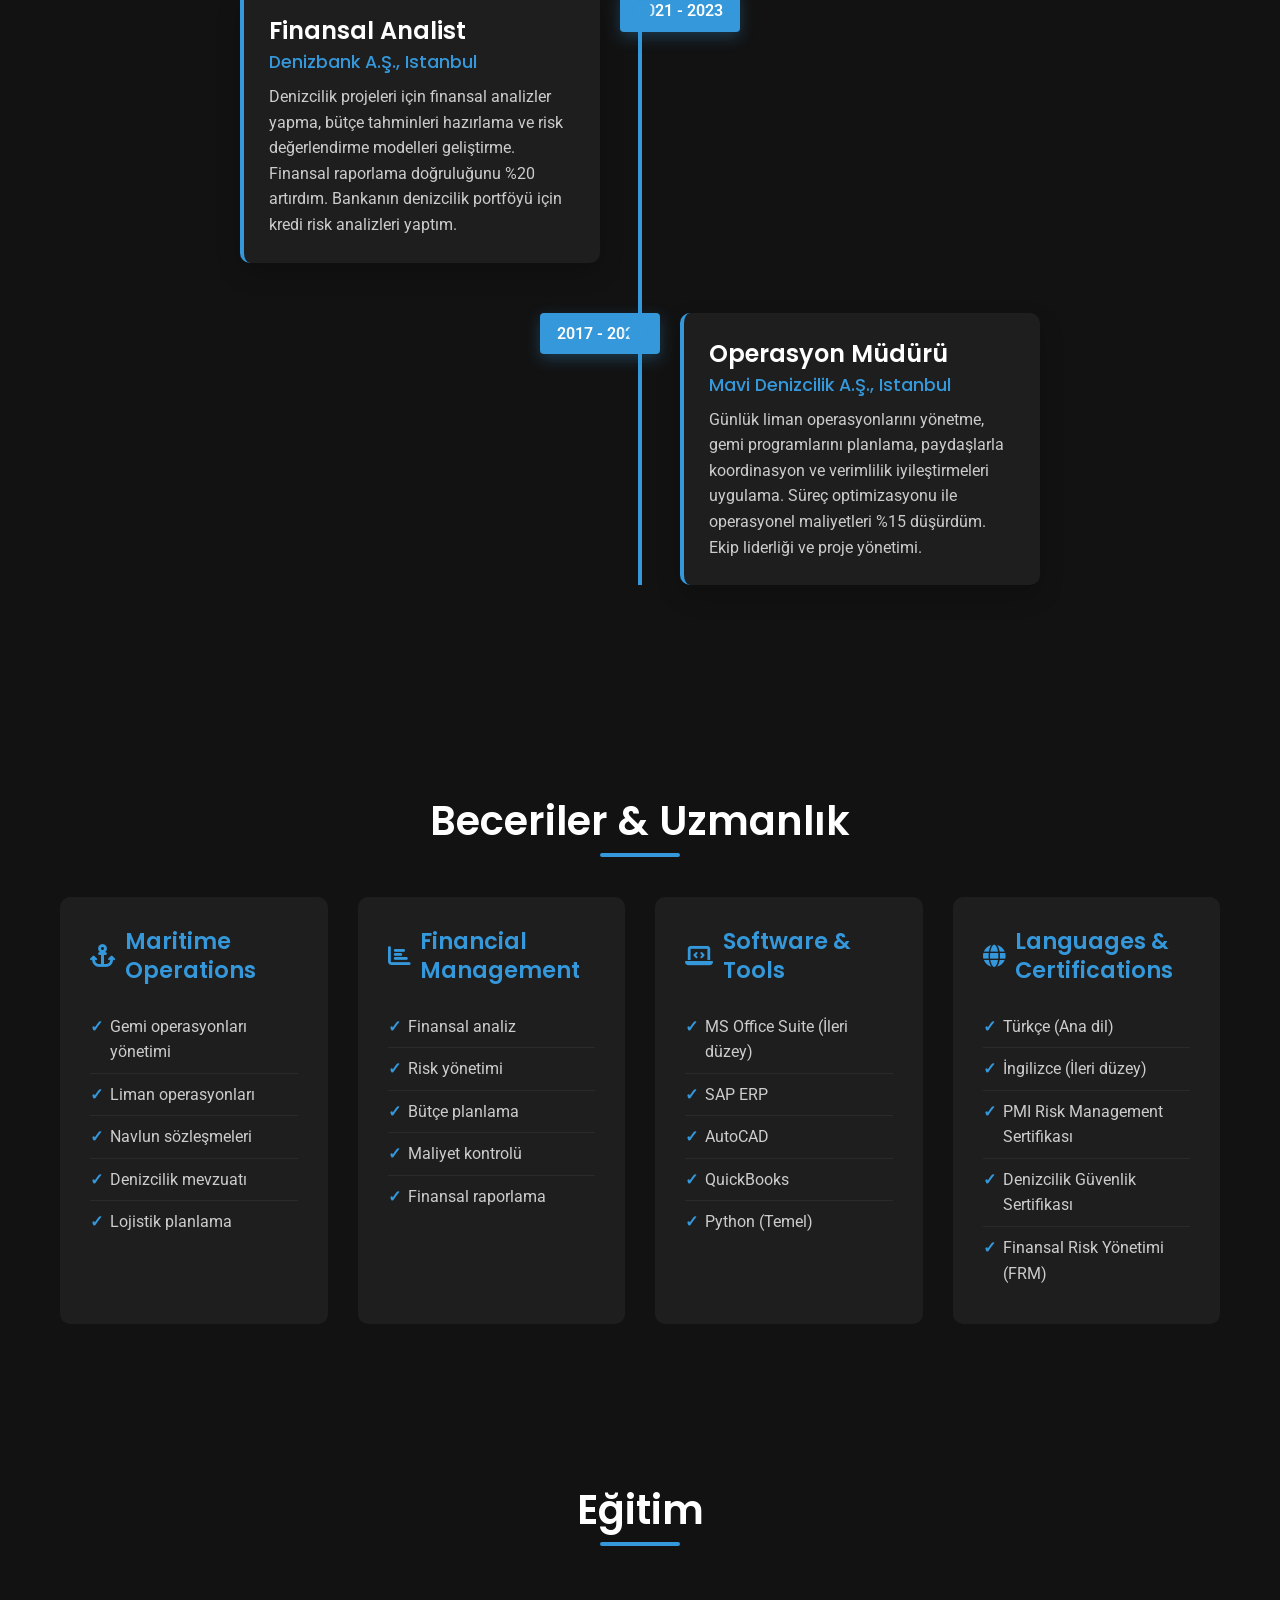
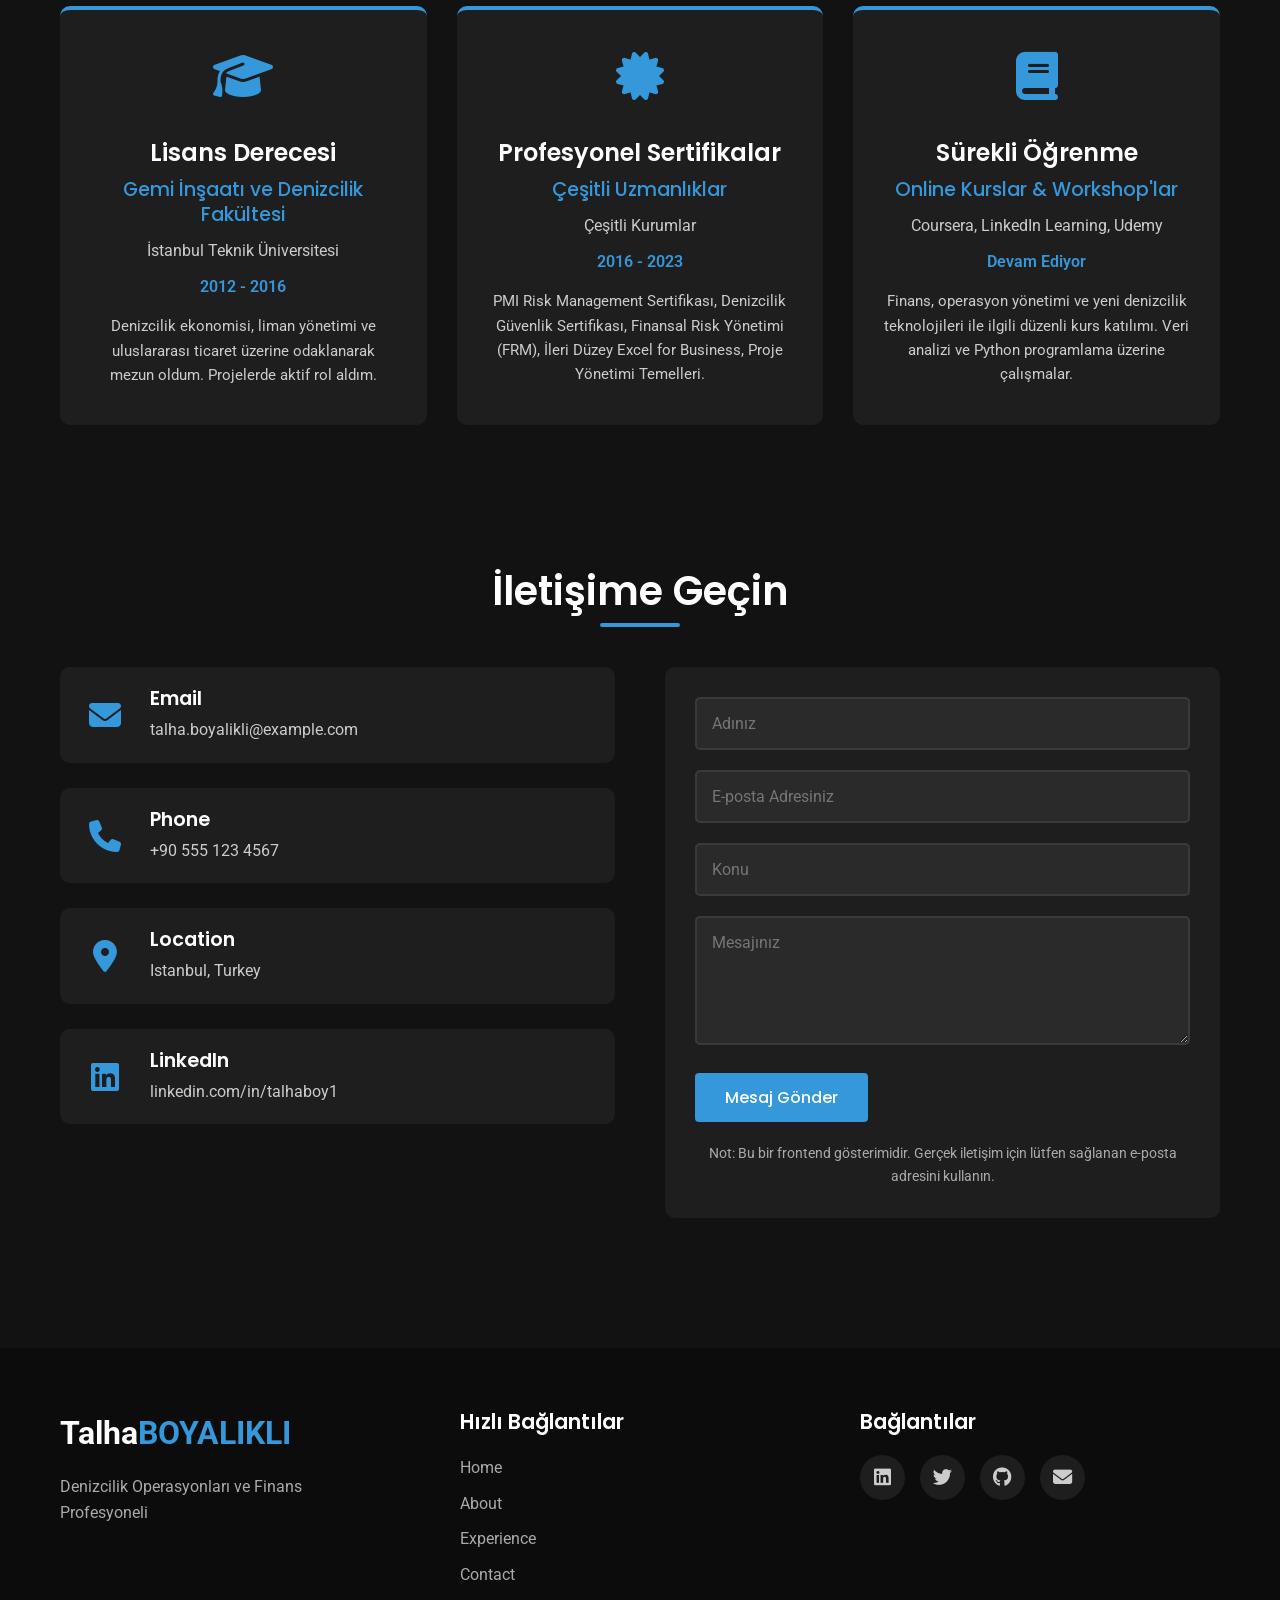
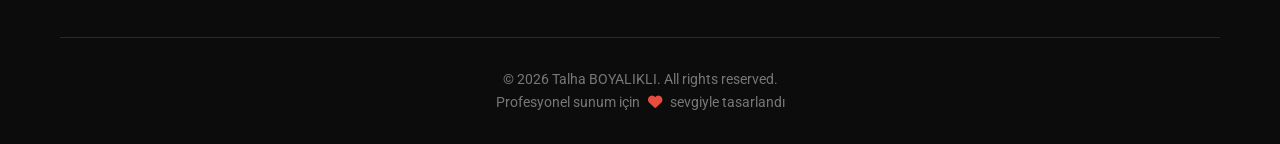
==== commit 3f02acd5: "Update website with real CV information: contact details, experience, skills, education. Translate t" ====
--- a/index.html
+++ b/index.html
@@ -20,12 +20,12 @@
                 <span class="bar"></span>
             </div>
             <ul class="nav-menu" id="navMenu">
-                <li><a href="#home" class="nav-link">Home</a></li>
-                <li><a href="#about" class="nav-link">About</a></li>
-                <li><a href="#experience" class="nav-link">Experience</a></li>
-                <li><a href="#skills" class="nav-link">Skills</a></li>
-                <li><a href="#education" class="nav-link">Education</a></li>
-                <li><a href="#contact" class="nav-link">Contact</a></li>
+                <li><a href="#home" class="nav-link">Ana Sayfa</a></li>
+                <li><a href="#about" class="nav-link">Hakkımda</a></li>
+                <li><a href="#experience" class="nav-link">Deneyim</a></li>
+                <li><a href="#skills" class="nav-link">Beceriler</a></li>
+                <li><a href="#education" class="nav-link">Eğitim</a></li>
+                <li><a href="#contact" class="nav-link">İletişim</a></li>
             </ul>
         </div>
     </nav>
@@ -36,16 +36,16 @@
             <div class="hero-content">
                 <div class="hero-text">
                     <h1 class="hero-title">Talha <span>BOYALIKLI</span></h1>
-                    <h2 class="hero-subtitle">Maritime Operations & Finance Professional</h2>
+                    <h2 class="hero-subtitle">Denizcilik Operasyonları ve Finans Profesyoneli</h2>
                     <p class="hero-description">Experienced professional with expertise in maritime operations, financial management, and team leadership. Based in Istanbul, Turkey.</p>
                     <div class="hero-contact">
-                        <p><i class="fas fa-envelope"></i> talha.boyalikli@example.com</p>
-                        <p><i class="fas fa-phone"></i> +90 555 123 4567</p>
+                        <p><i class="fas fa-envelope"></i> talhaboy1@gmail.com</p>
+                        <p><i class="fas fa-phone"></i> +90 532 512 90 84</p>
                         <p><i class="fas fa-map-marker-alt"></i> Istanbul, Turkey</p>
                     </div>
                     <div class="hero-buttons">
-                        <a href="#contact" class="btn btn-primary">Get in Touch</a>
-                        <a href="#experience" class="btn btn-secondary">View Experience</a>
+                        <a href="#contact" class="btn btn-primary">İletişime Geç</a>
+                        <a href="#experience" class="btn btn-secondary">Deneyimleri Gör</a>
                     </div>
                 </div>
                 <div class="hero-image">
@@ -60,24 +60,24 @@
     <!-- Career Objective -->
     <section class="section about" id="about">
         <div class="container">
-            <h2 class="section-title">Career Objective</h2>
+            <h2 class="section-title">Kariyer Hedefi</h2>
             <div class="about-content">
-                <p>To leverage my expertise in maritime operations and financial management in a challenging role that allows for professional growth and contribution to organizational success. Seeking opportunities where strategic planning, risk management, and team leadership skills can be utilized to drive operational excellence and financial performance.</p>
+                <p>Denizcilik sektöründe 6 yıllık deneyime sahip, finansal analiz ve risk yönetimi konularında uzmanlaşmış bir profesyonelim. Gemi operasyonları, liman yönetimi ve finansal planlama alanlarında yetkin olup, ekip yönetimi ve süreç iyileştirme konularında başarılı projeler yürüttüm. İstanbul Teknik Üniversitesi Gemi İnşaatı ve Denizcilik Fakültesi mezunuyum.</p>
                 <div class="about-highlights">
                     <div class="highlight-card">
                         <i class="fas fa-ship"></i>
-                        <h3>Maritime Operations</h3>
-                        <p>Extensive experience in port operations, vessel management, and logistics coordination.</p>
+                        <h3>Denizcilik Operasyonları</h3>
+                        <p>Liman işletme, gemi yönetimi ve lojistik koordinasyon alanlarında kapsamlı deneyim.</p>
                     </div>
                     <div class="highlight-card">
                         <i class="fas fa-chart-line"></i>
-                        <h3>Financial Management</h3>
-                        <p>Proficient in budgeting, financial analysis, and cost control strategies.</p>
+                        <h3>Finansal Yönetim</h3>
+                        <p>Bütçeleme, finansal analiz ve maliyet kontrol stratejilerinde yetkinlik.</p>
                     </div>
                     <div class="highlight-card">
                         <i class="fas fa-users"></i>
-                        <h3>Team Leadership</h3>
-                        <p>Skilled in leading cross-functional teams and driving collaborative success.</p>
+                        <h3>Ekip Liderliği</h3>
+                        <p>Çapraz fonksiyonel ekipler liderliği ve işbirliği başarısı.</p>
                     </div>
                 </div>
             </div>
@@ -87,38 +87,22 @@
     <!-- Professional Experience -->
     <section class="section experience" id="experience">
         <div class="container">
-            <h2 class="section-title">Professional Experience</h2>
+            <h2 class="section-title">Profesyonel Deneyim</h2>
             <div class="timeline">
                 <div class="timeline-item">
-                    <div class="timeline-date">2021 - Present</div>
+                    <div class="timeline-date">2021 - 2023</div>
                     <div class="timeline-content">
-                        <h3>Maritime Operations Manager</h3>
-                        <h4>Blue Sea Maritime, Istanbul</h4>
-                        <p>Oversee daily port operations, manage vessel schedules, coordinate with stakeholders, and implement efficiency improvements. Reduced operational costs by 15% through process optimization.</p>
+                        <h3>Finansal Analist</h3>
+                        <h4>Denizbank A.Ş., Istanbul</h4>
+                        <p>Denizcilik projeleri için finansal analizler yapma, bütçe tahminleri hazırlama ve risk değerlendirme modelleri geliştirme. Finansal raporlama doğruluğunu %20 artırdım. Bankanın denizcilik portföyü için kredi risk analizleri yaptım.</p>
                     </div>
                 </div>
                 <div class="timeline-item">
-                    <div class="timeline-date">2019 - 2021</div>
+                    <div class="timeline-date">2017 - 2021</div>
                     <div class="timeline-content">
-                        <h3>Financial Analyst</h3>
-                        <h4>Oceanic Finance Group, Istanbul</h4>
-                        <p>Conducted financial analysis for maritime projects, prepared budget forecasts, and developed risk assessment models. Improved financial reporting accuracy by 20%.</p>
-                    </div>
-                </div>
-                <div class="timeline-item">
-                    <div class="timeline-date">2017 - 2019</div>
-                    <div class="timeline-content">
-                        <h3>Operations Coordinator</h3>
-                        <h4>Mediterranean Shipping Co., Istanbul</h4>
-                        <p>Coordinated logistics for container shipments, managed documentation, and liaised with port authorities. Streamlined processes resulting in 25% faster turnaround times.</p>
-                    </div>
-                </div>
-                <div class="timeline-item">
-                    <div class="timeline-date">2015 - 2017</div>
-                    <div class="timeline-content">
-                        <h3>Junior Maritime Officer</h3>
-                        <h4>Bosphorus Logistics, Istanbul</h4>
-                        <p>Assisted in vessel operations, maintained safety protocols, and supported administrative functions. Received commendation for exceptional performance.</p>
+                        <h3>Operasyon Müdürü</h3>
+                        <h4>Mavi Denizcilik A.Ş., Istanbul</h4>
+                        <p>Günlük liman operasyonlarını yönetme, gemi programlarını planlama, paydaşlarla koordinasyon ve verimlilik iyileştirmeleri uygulama. Süreç optimizasyonu ile operasyonel maliyetleri %15 düşürdüm. Ekip liderliği ve proje yönetimi.</p>
                     </div>
                 </div>
             </div>
@@ -128,46 +112,46 @@
     <!-- Skills & Expertise -->
     <section class="section skills" id="skills">
         <div class="container">
-            <h2 class="section-title">Skills & Expertise</h2>
+            <h2 class="section-title">Beceriler & Uzmanlık</h2>
             <div class="skills-grid">
                 <div class="skill-category">
                     <h3><i class="fas fa-anchor"></i> Maritime Operations</h3>
                     <ul>
-                        <li>Port Operations Management</li>
-                        <li>Vessel Scheduling & Coordination</li>
-                        <li>Logistics Planning</li>
-                        <li>Safety Compliance</li>
-                        <li>Stakeholder Coordination</li>
+                        <li>Gemi operasyonları yönetimi</li>
+                        <li>Liman operasyonları</li>
+                        <li>Navlun sözleşmeleri</li>
+                        <li>Denizcilik mevzuatı</li>
+                        <li>Lojistik planlama</li>
                     </ul>
                 </div>
                 <div class="skill-category">
                     <h3><i class="fas fa-chart-bar"></i> Financial Management</h3>
                     <ul>
-                        <li>Budgeting & Forecasting</li>
-                        <li>Financial Analysis</li>
-                        <li>Cost Control Strategies</li>
-                        <li>Risk Assessment</li>
-                        <li>Financial Reporting</li>
+                        <li>Finansal analiz</li>
+                        <li>Risk yönetimi</li>
+                        <li>Bütçe planlama</li>
+                        <li>Maliyet kontrolü</li>
+                        <li>Finansal raporlama</li>
                     </ul>
                 </div>
                 <div class="skill-category">
                     <h3><i class="fas fa-laptop-code"></i> Software & Tools</h3>
                     <ul>
-                        <li>MS Office Suite (Advanced)</li>
+                        <li>MS Office Suite (İleri düzey)</li>
                         <li>SAP ERP</li>
                         <li>AutoCAD</li>
                         <li>QuickBooks</li>
-                        <li>Project Management Software</li>
+                        <li>Python (Temel)</li>
                     </ul>
                 </div>
                 <div class="skill-category">
                     <h3><i class="fas fa-globe"></i> Languages & Certifications</h3>
                     <ul>
-                        <li>Turkish (Native)</li>
-                        <li>English (Fluent)</li>
-                        <li>Maritime Safety Certification</li>
-                        <li>Project Management Professional (PMP)</li>
-                        <li>Financial Risk Management (FRM)</li>
+                        <li>Türkçe (Ana dil)</li>
+                        <li>İngilizce (İleri düzey)</li>
+                        <li>PMI Risk Management Sertifikası</li>
+                        <li>Denizcilik Güvenlik Sertifikası</li>
+                        <li>Finansal Risk Yönetimi (FRM)</li>
                     </ul>
                 </div>
             </div>
@@ -177,37 +161,37 @@
     <!-- Education -->
     <section class="section education" id="education">
         <div class="container">
-            <h2 class="section-title">Education</h2>
+            <h2 class="section-title">Eğitim</h2>
             <div class="education-cards">
                 <div class="education-card">
                     <div class="edu-icon">
                         <i class="fas fa-graduation-cap"></i>
                     </div>
-                    <h3>Bachelor of Science</h3>
-                    <h4>Maritime Business Administration</h4>
-                    <p>Istanbul Technical University</p>
-                    <p class="edu-year">2011 - 2015</p>
-                    <p class="edu-desc">Graduated with honors. Focus on maritime economics, port management, and international trade.</p>
+                    <h3>Lisans Derecesi</h3>
+                    <h4>Gemi İnşaatı ve Denizcilik Fakültesi</h4>
+                    <p>İstanbul Teknik Üniversitesi</p>
+                    <p class="edu-year">2012 - 2016</p>
+                    <p class="edu-desc">Denizcilik ekonomisi, liman yönetimi ve uluslararası ticaret üzerine odaklanarak mezun oldum. Projelerde aktif rol aldım.</p>
                 </div>
                 <div class="education-card">
                     <div class="edu-icon">
                         <i class="fas fa-certificate"></i>
                     </div>
-                    <h3>Professional Certifications</h3>
-                    <h4>Various Specializations</h4>
-                    <p>Multiple Institutions</p>
+                    <h3>Profesyonel Sertifikalar</h3>
+                    <h4>Çeşitli Uzmanlıklar</h4>
+                    <p>Çeşitli Kurumlar</p>
                     <p class="edu-year">2016 - 2023</p>
-                    <p class="edu-desc">Project Management Professional (PMP), Financial Risk Manager (FRM), Maritime Safety Officer, Advanced Excel for Business.</p>
+                    <p class="edu-desc">PMI Risk Management Sertifikası, Denizcilik Güvenlik Sertifikası, Finansal Risk Yönetimi (FRM), İleri Düzey Excel for Business, Proje Yönetimi Temelleri.</p>
                 </div>
                 <div class="education-card">
                     <div class="edu-icon">
                         <i class="fas fa-book"></i>
                     </div>
-                    <h3>Continuous Learning</h3>
-                    <h4>Online Courses & Workshops</h4>
-                    <p>Coursera, LinkedIn Learning</p>
-                    <p class="edu-year">Ongoing</p>
-                    <p class="edu-desc">Regular participation in courses related to finance, operations management, and emerging maritime technologies.</p>
+                    <h3>Sürekli Öğrenme</h3>
+                    <h4>Online Kurslar & Workshop'lar</h4>
+                    <p>Coursera, LinkedIn Learning, Udemy</p>
+                    <p class="edu-year">Devam Ediyor</p>
+                    <p class="edu-desc">Finans, operasyon yönetimi ve yeni denizcilik teknolojileri ile ilgili düzenli kurs katılımı. Veri analizi ve Python programlama üzerine çalışmalar.</p>
                 </div>
             </div>
         </div>
@@ -216,7 +200,7 @@
     <!-- Contact Section -->
     <section class="section contact" id="contact">
         <div class="container">
-            <h2 class="section-title">Get in Touch</h2>
+            <h2 class="section-title">İletişime Geçin</h2>
             <div class="contact-content">
                 <div class="contact-info">
                     <div class="contact-item">
@@ -244,27 +228,27 @@
                         <i class="fab fa-linkedin"></i>
                         <div>
                             <h3>LinkedIn</h3>
-                            <p>linkedin.com/in/talhaboyalikli</p>
+                            <p>linkedin.com/in/talhaboy1</p>
                         </div>
                     </div>
                 </div>
                 <div class="contact-form">
                     <form id="contactForm">
                         <div class="form-group">
-                            <input type="text" id="name" placeholder="Your Name" required>
-                        </div>
-                        <div class="form-group">
-                            <input type="email" id="email" placeholder="Your Email" required>
-                        </div>
-                        <div class="form-group">
-                            <input type="text" id="subject" placeholder="Subject" required>
-                        </div>
-                        <div class="form-group">
-                            <textarea id="message" rows="5" placeholder="Your Message" required></textarea>
-                        </div>
-                        <button type="submit" class="btn btn-primary">Send Message</button>
+                            <input type="text" id="name" placeholder="Adınız" required>
+                        </div>
+                        <div class="form-group">
+                            <input type="email" id="email" placeholder="E-posta Adresiniz" required>
+                        </div>
+                        <div class="form-group">
+                            <input type="text" id="subject" placeholder="Konu" required>
+                        </div>
+                        <div class="form-group">
+                            <textarea id="message" rows="5" placeholder="Mesajınız" required></textarea>
+                        </div>
+                        <button type="submit" class="btn btn-primary">Mesaj Gönder</button>
                     </form>
-                    <p class="form-note">Note: This is a frontend demonstration. For actual contact, please use the provided email.</p>
+                    <p class="form-note">Not: Bu bir frontend gösterimidir. Gerçek iletişim için lütfen sağlanan e-posta adresini kullanın.</p>
                 </div>
             </div>
         </div>
@@ -276,10 +260,10 @@
             <div class="footer-content">
                 <div class="footer-logo">
                     <a href="#" class="logo">Talha<span>BOYALIKLI</span></a>
-                    <p>Maritime Operations & Finance Professional</p>
+                    <p>Denizcilik Operasyonları ve Finans Profesyoneli</p>
                 </div>
                 <div class="footer-links">
-                    <h3>Quick Links</h3>
+                    <h3>Hızlı Bağlantılar</h3>
                     <ul>
                         <li><a href="#home">Home</a></li>
                         <li><a href="#about">About</a></li>
@@ -288,7 +272,7 @@
                     </ul>
                 </div>
                 <div class="footer-social">
-                    <h3>Connect</h3>
+                    <h3>Bağlantılar</h3>
                     <div class="social-icons">
                         <a href="#"><i class="fab fa-linkedin"></i></a>
                         <a href="#"><i class="fab fa-twitter"></i></a>
@@ -299,7 +283,7 @@
             </div>
             <div class="footer-bottom">
                 <p>&copy; 2025 Talha BOYALIKLI. All rights reserved.</p>
-                <p>Designed with <i class="fas fa-heart"></i> for professional presentation</p>
+                <p>Profesyonel sunum için <i class="fas fa-heart"></i> sevgiyle tasarlandı</p>
             </div>
         </div>
     </footer>
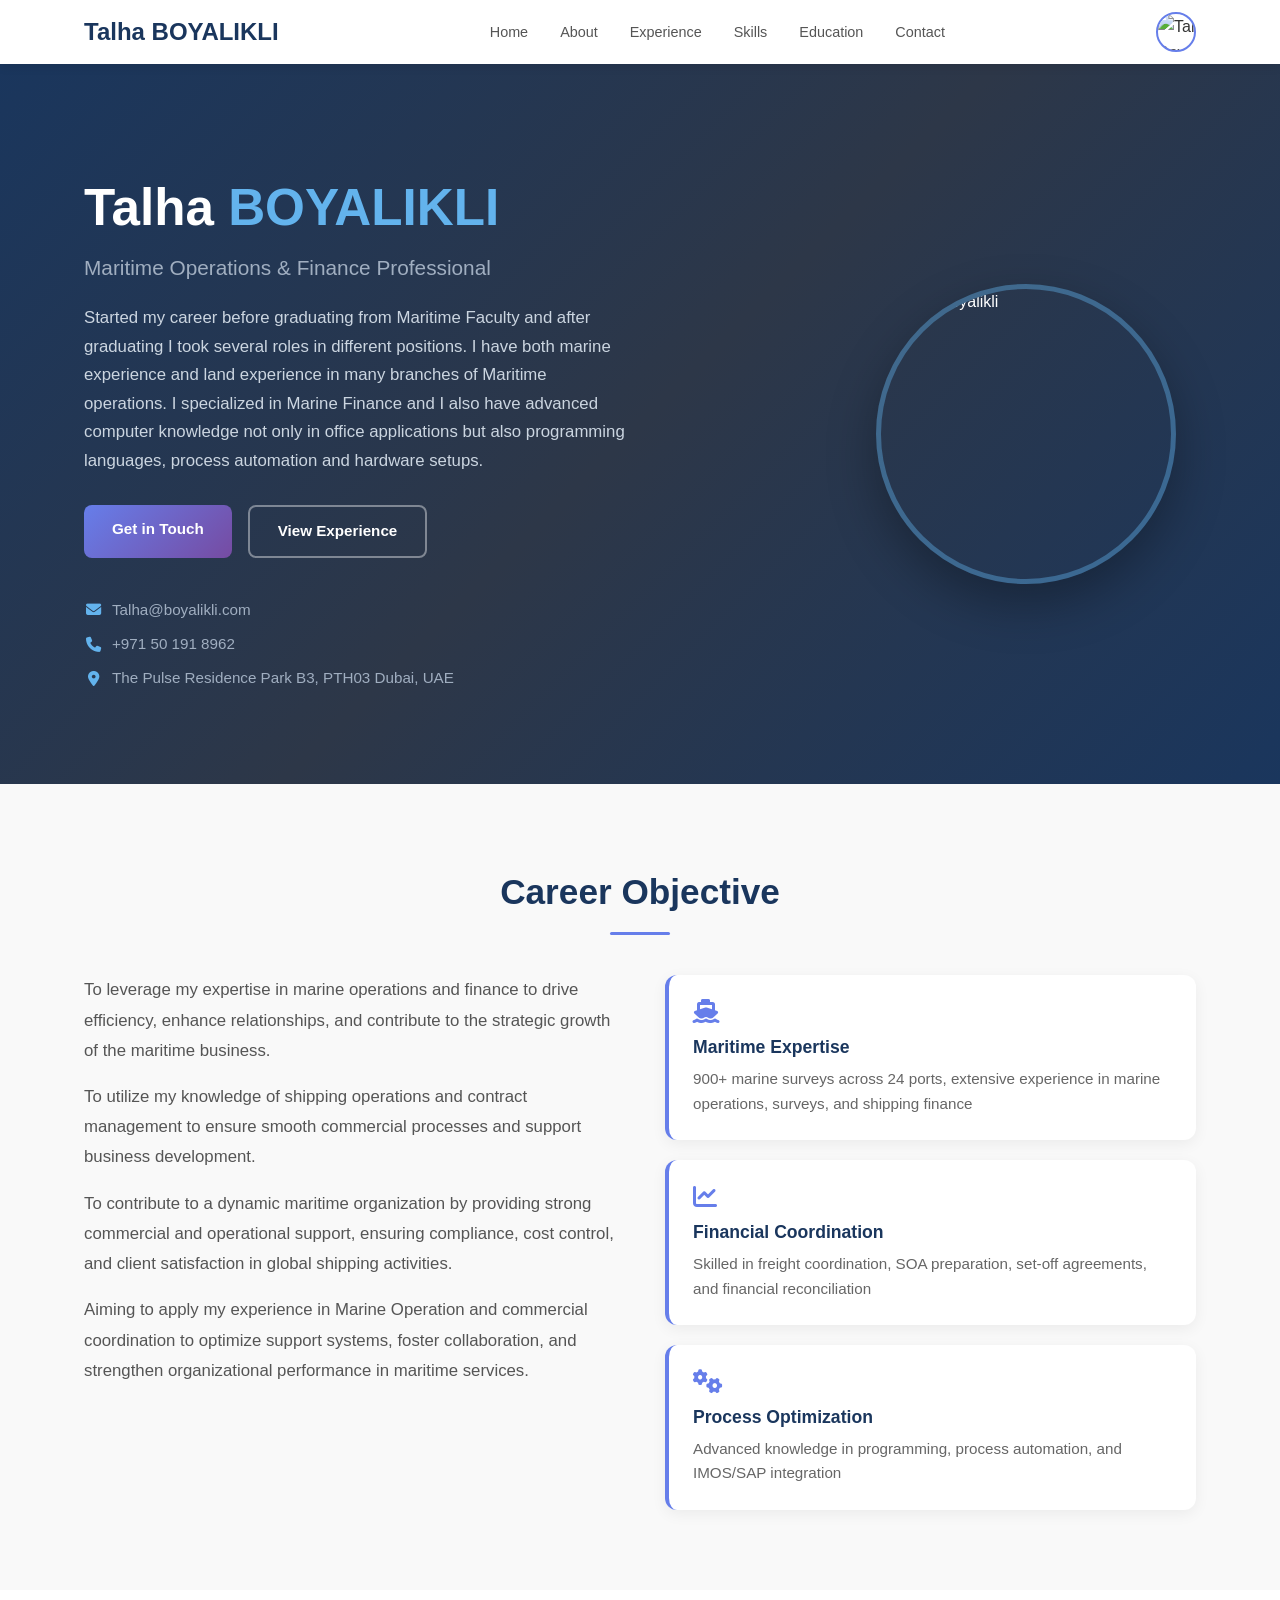
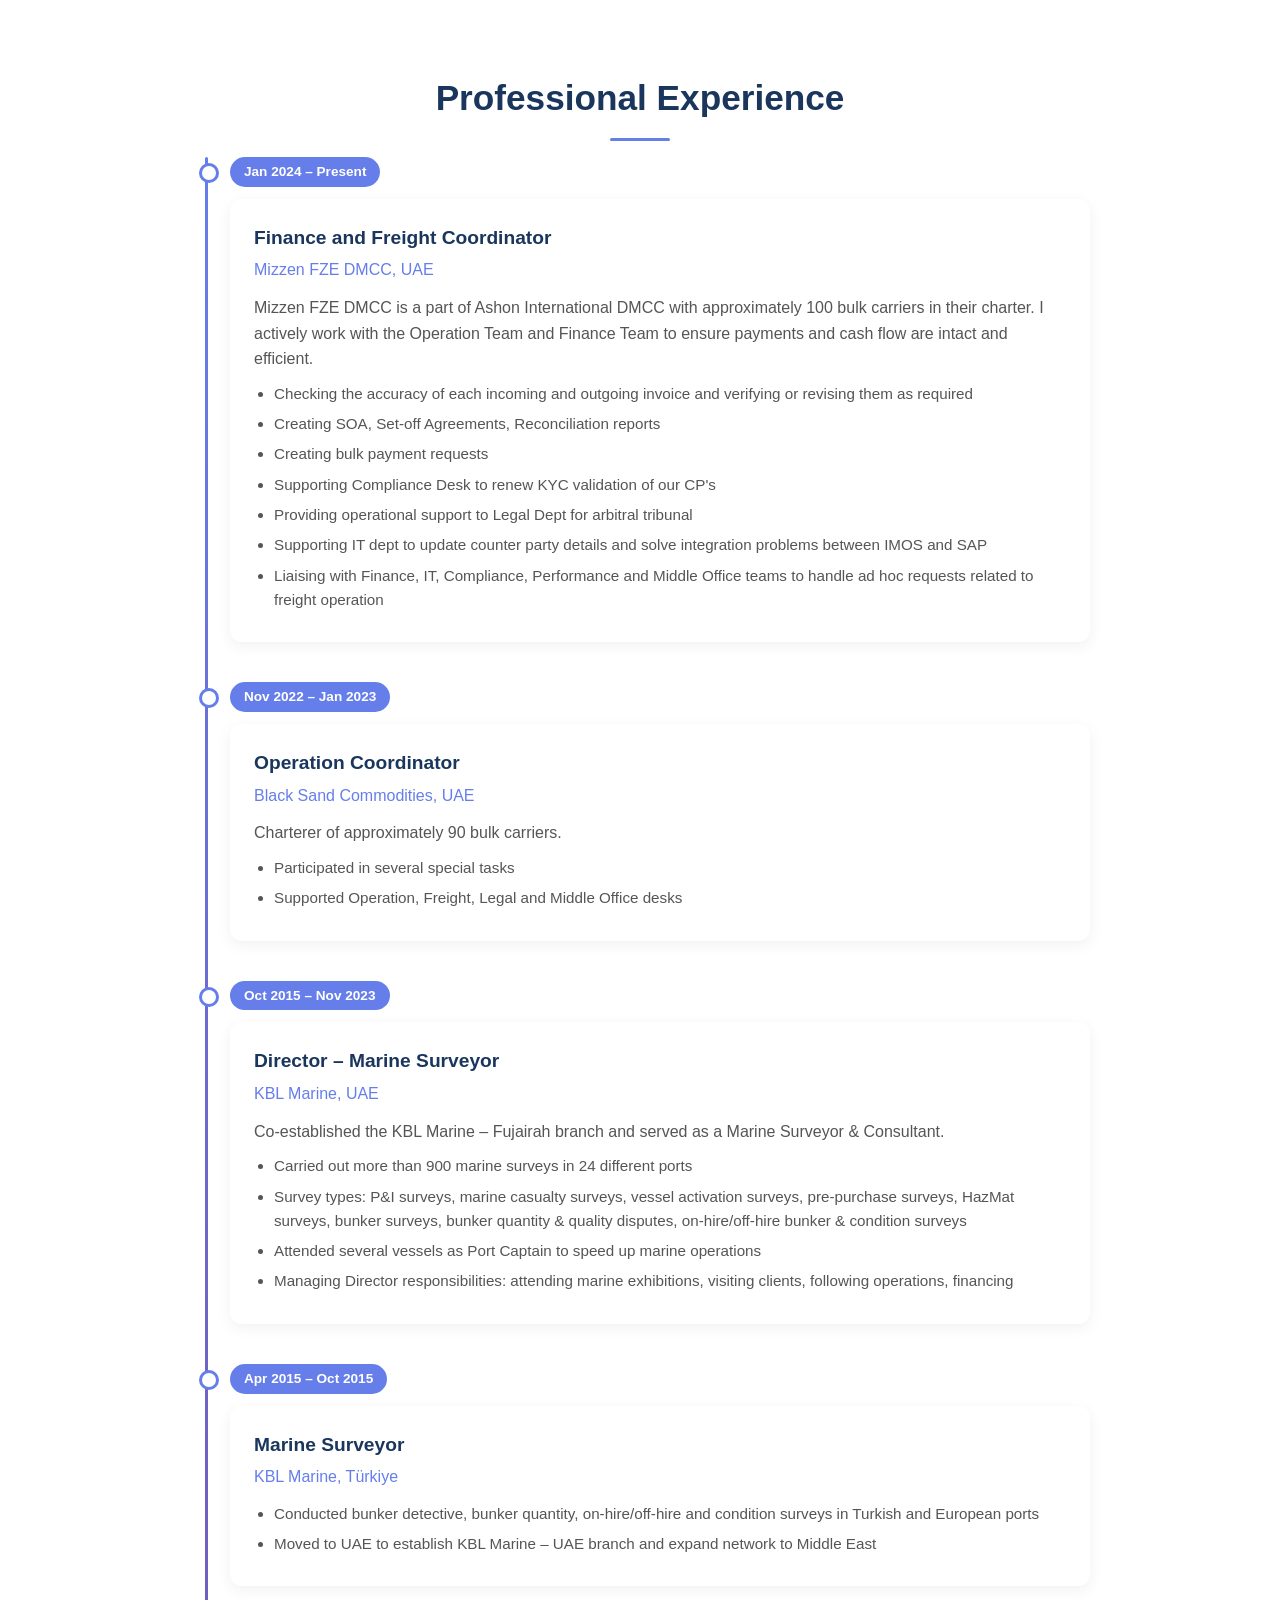
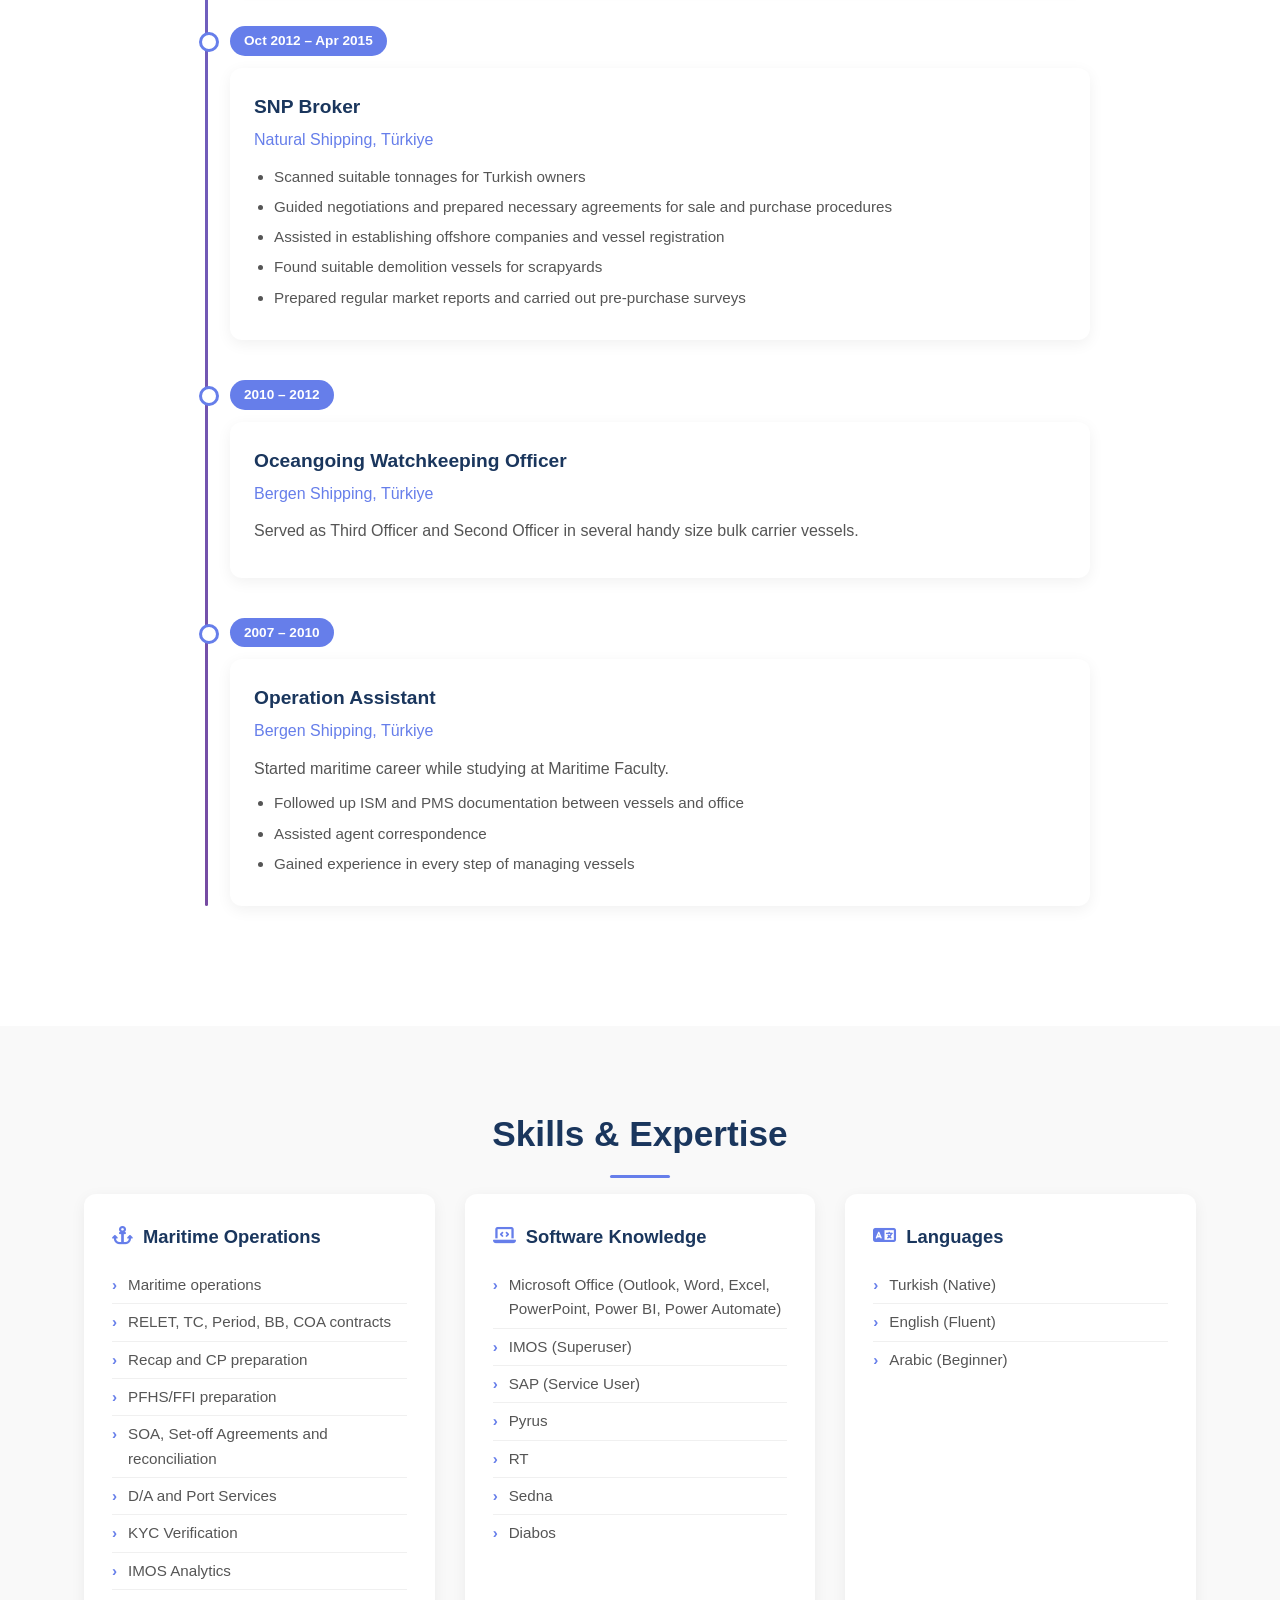
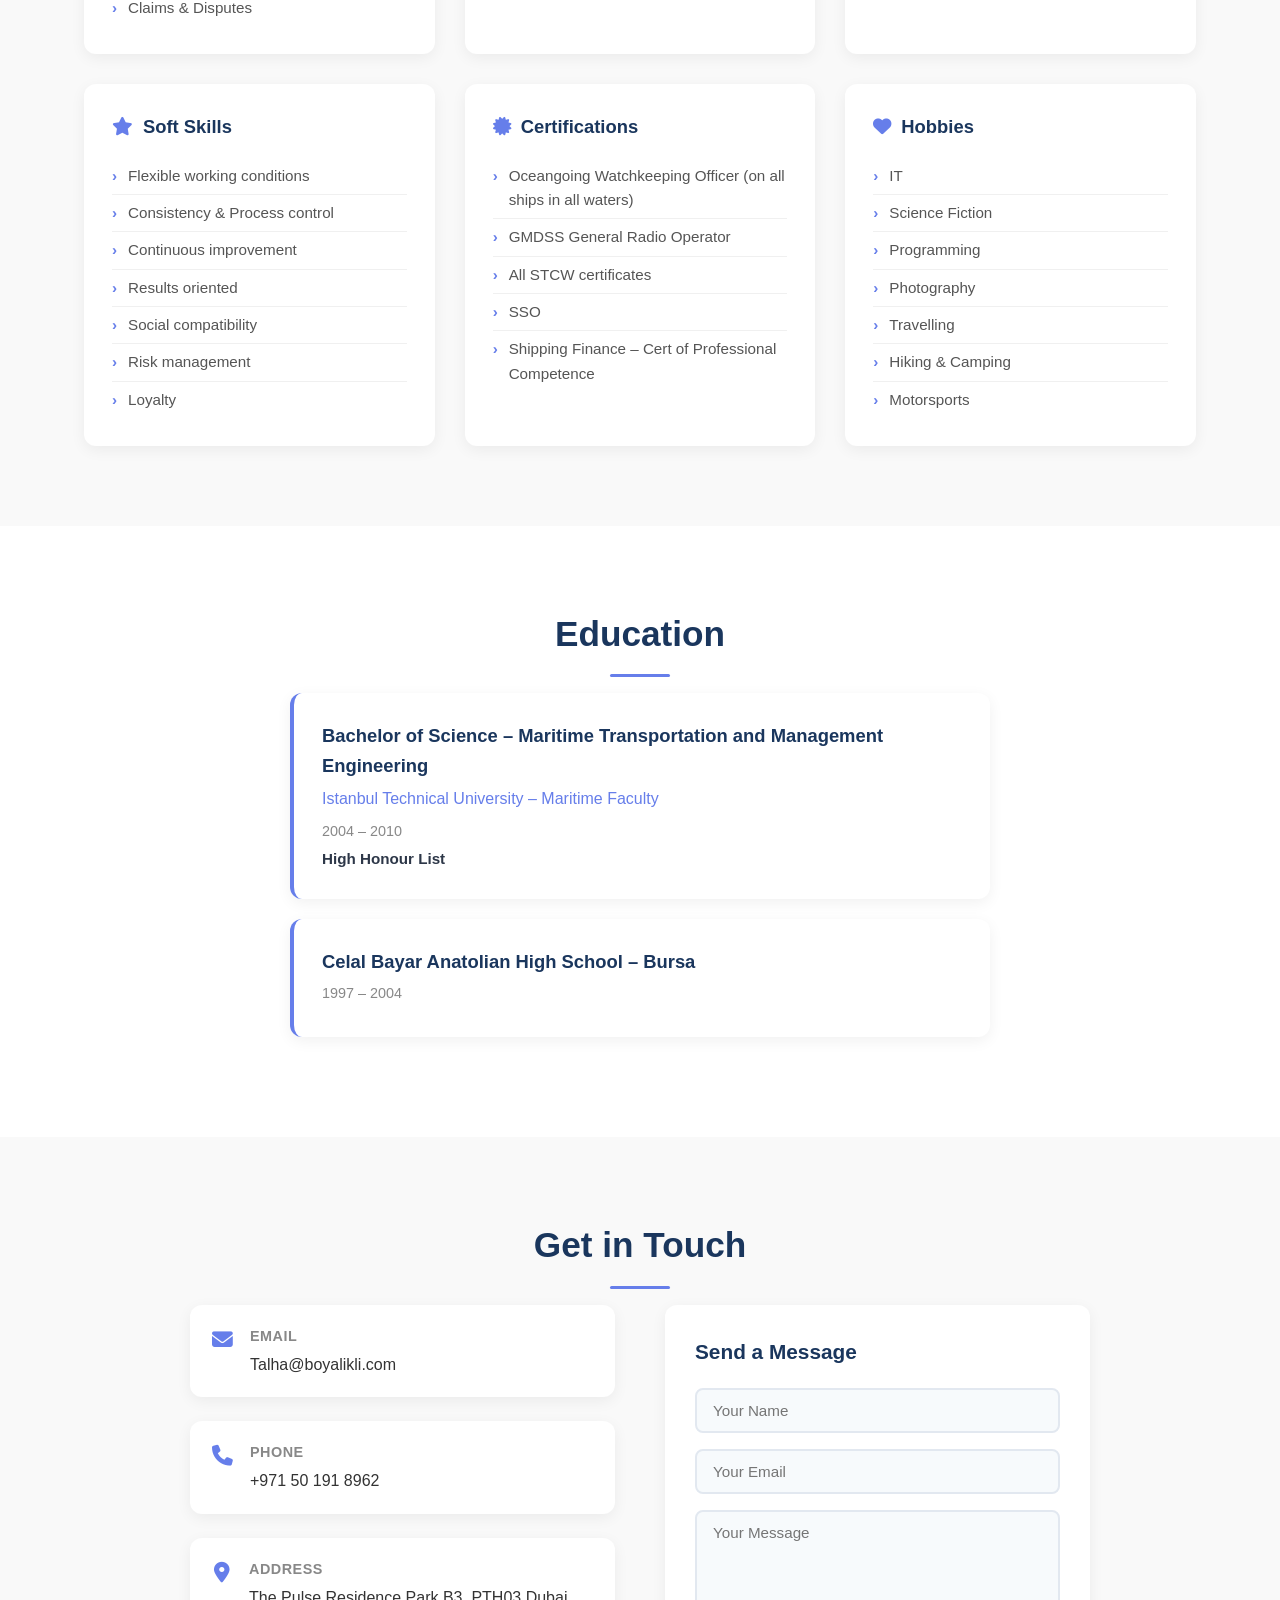
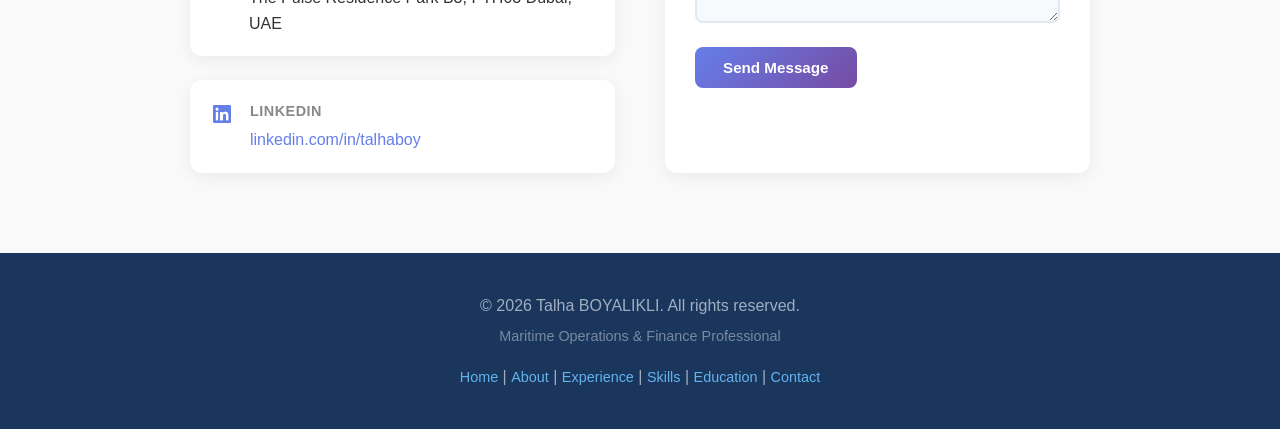
==== commit d0a0b5c2: "Replace all content with real CV data from talha.pdf (English) - All experience entries now match PD" ====
--- a/index.html
+++ b/index.html
@@ -5,51 +5,67 @@
     <meta name="viewport" content="width=device-width, initial-scale=1.0">
     <title>Talha BOYALIKLI | Maritime Operations & Finance Professional</title>
     <link rel="stylesheet" href="https://cdnjs.cloudflare.com/ajax/libs/font-awesome/6.4.0/css/all.min.css">
-    <link href="https://fonts.googleapis.com/css2?family=Poppins:wght@300;400;500;600;700&family=Roboto:wght@300;400;500&display=swap" rel="stylesheet">
+    <link href="https://fonts.googleapis.com/css2?family=Poppins:wght@300;400;500;600;700&family=Inter:wght@300;400;500;600&display=swap" rel="stylesheet">
     <link rel="stylesheet" href="style.css">
-    <link rel="icon" type="image/x-icon" href="data:image/svg+xml,<svg xmlns=%22http://www.w3.org/2000/svg%22 viewBox=%220 0 100 100%22><text y=%22.9em%22 font-size=%2290%22>🚢</text></svg>">
+    <link rel="icon" type="image/x-icon" href="data:image/svg+xml,<svg xmlns=%22http://www.w3.org/2000/svg%22 viewBox=%220 0 100 100%22><text y=%22.9em%22 font-size=%2290%22>⚓</text></svg>">
 </head>
 <body>
     <!-- Navigation -->
     <nav class="navbar">
         <div class="container">
-            <a href="#" class="logo">Talha<span>BOYALIKLI</span></a>
-            <div class="nav-toggle" id="navToggle">
-                <span class="bar"></span>
-                <span class="bar"></span>
-                <span class="bar"></span>
-            </div>
-            <ul class="nav-menu" id="navMenu">
-                <li><a href="#home" class="nav-link">Ana Sayfa</a></li>
-                <li><a href="#about" class="nav-link">Hakkımda</a></li>
-                <li><a href="#experience" class="nav-link">Deneyim</a></li>
-                <li><a href="#skills" class="nav-link">Beceriler</a></li>
-                <li><a href="#education" class="nav-link">Eğitim</a></li>
-                <li><a href="#contact" class="nav-link">İletişim</a></li>
+            <a href="#" class="logo">Talha BOYALIKLI</a>
+            <ul class="nav-links">
+                <li><a href="#home">Home</a></li>
+                <li><a href="#about">About</a></li>
+                <li><a href="#experience">Experience</a></li>
+                <li><a href="#skills">Skills</a></li>
+                <li><a href="#education">Education</a></li>
+                <li><a href="#contact">Contact</a></li>
             </ul>
+            <div class="navbar-avatar">
+                <img src="nav-photo.jpg" alt="Talha Boyalikli" id="nav-profile-img">
+                <div class="nav-photo-fallback">
+                    <i class="fas fa-user"></i>
+                </div>
+            </div>
+            <button class="menu-toggle">
+                <i class="fas fa-bars"></i>
+            </button>
         </div>
     </nav>
 
     <!-- Hero Section -->
-    <section class="hero" id="home">
+    <section id="home" class="hero">
         <div class="container">
             <div class="hero-content">
-                <div class="hero-text">
-                    <h1 class="hero-title">Talha <span>BOYALIKLI</span></h1>
-                    <h2 class="hero-subtitle">Denizcilik Operasyonları ve Finans Profesyoneli</h2>
-                    <p class="hero-description">Experienced professional with expertise in maritime operations, financial management, and team leadership. Based in Istanbul, Turkey.</p>
-                    <div class="hero-contact">
-                        <p><i class="fas fa-envelope"></i> talhaboy1@gmail.com</p>
-                        <p><i class="fas fa-phone"></i> +90 532 512 90 84</p>
-                        <p><i class="fas fa-map-marker-alt"></i> Istanbul, Turkey</p>
-                    </div>
-                    <div class="hero-buttons">
-                        <a href="#contact" class="btn btn-primary">İletişime Geç</a>
-                        <a href="#experience" class="btn btn-secondary">Deneyimleri Gör</a>
-                    </div>
-                </div>
-                <div class="hero-image">
-                    <div class="image-placeholder">
+                <h1 class="hero-title">Talha <span class="highlight">BOYALIKLI</span></h1>
+                <h2 class="hero-subtitle">Maritime Operations & Finance Professional</h2>
+                <p class="hero-description">
+                    Started my career before graduating from Maritime Faculty and after graduating I took several roles in different positions. I have both marine experience and land experience in many branches of Maritime operations. I specialized in Marine Finance and I also have advanced computer knowledge not only in office applications but also programming languages, process automation and hardware setups.
+                </p>
+                <div class="hero-buttons">
+                    <a href="#contact" class="btn btn-primary">Get in Touch</a>
+                    <a href="#experience" class="btn btn-secondary">View Experience</a>
+                </div>
+                <div class="hero-contact-info">
+                    <div class="contact-item">
+                        <i class="fas fa-envelope"></i>
+                        <span>Talha@boyalikli.com</span>
+                    </div>
+                    <div class="contact-item">
+                        <i class="fas fa-phone"></i>
+                        <span>+971 50 191 8962</span>
+                    </div>
+                    <div class="contact-item">
+                        <i class="fas fa-map-marker-alt"></i>
+                        <span>The Pulse Residence Park B3, PTH03 Dubai, UAE</span>
+                    </div>
+                </div>
+            </div>
+            <div class="hero-image">
+                <div class="profile-photo">
+                    <img src="photo.jpg" alt="Talha Boyalikli" id="profile-img">
+                    <div class="photo-fallback">
                         <i class="fas fa-user-tie"></i>
                     </div>
                 </div>
@@ -57,198 +73,279 @@
         </div>
     </section>
 
-    <!-- Career Objective -->
-    <section class="section about" id="about">
-        <div class="container">
-            <h2 class="section-title">Kariyer Hedefi</h2>
+    <!-- About / Career Objective Section -->
+    <section id="about" class="section about">
+        <div class="container">
+            <h2 class="section-title">Career Objective</h2>
             <div class="about-content">
-                <p>Denizcilik sektöründe 6 yıllık deneyime sahip, finansal analiz ve risk yönetimi konularında uzmanlaşmış bir profesyonelim. Gemi operasyonları, liman yönetimi ve finansal planlama alanlarında yetkin olup, ekip yönetimi ve süreç iyileştirme konularında başarılı projeler yürüttüm. İstanbul Teknik Üniversitesi Gemi İnşaatı ve Denizcilik Fakültesi mezunuyum.</p>
+                <div class="about-text">
+                    <p>To leverage my expertise in marine operations and finance to drive efficiency, enhance relationships, and contribute to the strategic growth of the maritime business.</p>
+                    <p>To utilize my knowledge of shipping operations and contract management to ensure smooth commercial processes and support business development.</p>
+                    <p>To contribute to a dynamic maritime organization by providing strong commercial and operational support, ensuring compliance, cost control, and client satisfaction in global shipping activities.</p>
+                    <p>Aiming to apply my experience in Marine Operation and commercial coordination to optimize support systems, foster collaboration, and strengthen organizational performance in maritime services.</p>
+                </div>
                 <div class="about-highlights">
                     <div class="highlight-card">
                         <i class="fas fa-ship"></i>
-                        <h3>Denizcilik Operasyonları</h3>
-                        <p>Liman işletme, gemi yönetimi ve lojistik koordinasyon alanlarında kapsamlı deneyim.</p>
+                        <h3>Maritime Expertise</h3>
+                        <p>900+ marine surveys across 24 ports, extensive experience in marine operations, surveys, and shipping finance</p>
                     </div>
                     <div class="highlight-card">
                         <i class="fas fa-chart-line"></i>
-                        <h3>Finansal Yönetim</h3>
-                        <p>Bütçeleme, finansal analiz ve maliyet kontrol stratejilerinde yetkinlik.</p>
+                        <h3>Financial Coordination</h3>
+                        <p>Skilled in freight coordination, SOA preparation, set-off agreements, and financial reconciliation</p>
                     </div>
                     <div class="highlight-card">
-                        <i class="fas fa-users"></i>
-                        <h3>Ekip Liderliği</h3>
-                        <p>Çapraz fonksiyonel ekipler liderliği ve işbirliği başarısı.</p>
-                    </div>
-                </div>
-            </div>
-        </div>
-    </section>
-
-    <!-- Professional Experience -->
-    <section class="section experience" id="experience">
-        <div class="container">
-            <h2 class="section-title">Profesyonel Deneyim</h2>
+                        <i class="fas fa-cogs"></i>
+                        <h3>Process Optimization</h3>
+                        <p>Advanced knowledge in programming, process automation, and IMOS/SAP integration</p>
+                    </div>
+                </div>
+            </div>
+        </div>
+    </section>
+
+    <!-- Experience Section -->
+    <section id="experience" class="section experience">
+        <div class="container">
+            <h2 class="section-title">Professional Experience</h2>
             <div class="timeline">
                 <div class="timeline-item">
-                    <div class="timeline-date">2021 - 2023</div>
-                    <div class="timeline-content">
-                        <h3>Finansal Analist</h3>
-                        <h4>Denizbank A.Ş., Istanbul</h4>
-                        <p>Denizcilik projeleri için finansal analizler yapma, bütçe tahminleri hazırlama ve risk değerlendirme modelleri geliştirme. Finansal raporlama doğruluğunu %20 artırdım. Bankanın denizcilik portföyü için kredi risk analizleri yaptım.</p>
-                    </div>
-                </div>
-                <div class="timeline-item">
-                    <div class="timeline-date">2017 - 2021</div>
-                    <div class="timeline-content">
-                        <h3>Operasyon Müdürü</h3>
-                        <h4>Mavi Denizcilik A.Ş., Istanbul</h4>
-                        <p>Günlük liman operasyonlarını yönetme, gemi programlarını planlama, paydaşlarla koordinasyon ve verimlilik iyileştirmeleri uygulama. Süreç optimizasyonu ile operasyonel maliyetleri %15 düşürdüm. Ekip liderliği ve proje yönetimi.</p>
-                    </div>
-                </div>
-            </div>
-        </div>
-    </section>
-
-    <!-- Skills & Expertise -->
-    <section class="section skills" id="skills">
-        <div class="container">
-            <h2 class="section-title">Beceriler & Uzmanlık</h2>
+                    <div class="timeline-date">Jan 2024 – Present</div>
+                    <div class="timeline-content">
+                        <h3>Finance and Freight Coordinator</h3>
+                        <h4>Mizzen FZE DMCC, UAE</h4>
+                        <p>Mizzen FZE DMCC is a part of Ashon International DMCC with approximately 100 bulk carriers in their charter. I actively work with the Operation Team and Finance Team to ensure payments and cash flow are intact and efficient.</p>
+                        <ul>
+                            <li>Checking the accuracy of each incoming and outgoing invoice and verifying or revising them as required</li>
+                            <li>Creating SOA, Set-off Agreements, Reconciliation reports</li>
+                            <li>Creating bulk payment requests</li>
+                            <li>Supporting Compliance Desk to renew KYC validation of our CP's</li>
+                            <li>Providing operational support to Legal Dept for arbitral tribunal</li>
+                            <li>Supporting IT dept to update counter party details and solve integration problems between IMOS and SAP</li>
+                            <li>Liaising with Finance, IT, Compliance, Performance and Middle Office teams to handle ad hoc requests related to freight operation</li>
+                        </ul>
+                    </div>
+                </div>
+                <div class="timeline-item">
+                    <div class="timeline-date">Nov 2022 – Jan 2023</div>
+                    <div class="timeline-content">
+                        <h3>Operation Coordinator</h3>
+                        <h4>Black Sand Commodities, UAE</h4>
+                        <p>Charterer of approximately 90 bulk carriers.</p>
+                        <ul>
+                            <li>Participated in several special tasks</li>
+                            <li>Supported Operation, Freight, Legal and Middle Office desks</li>
+                        </ul>
+                    </div>
+                </div>
+                <div class="timeline-item">
+                    <div class="timeline-date">Oct 2015 – Nov 2023</div>
+                    <div class="timeline-content">
+                        <h3>Director – Marine Surveyor</h3>
+                        <h4>KBL Marine, UAE</h4>
+                        <p>Co-established the KBL Marine – Fujairah branch and served as a Marine Surveyor & Consultant.</p>
+                        <ul>
+                            <li>Carried out more than 900 marine surveys in 24 different ports</li>
+                            <li>Survey types: P&I surveys, marine casualty surveys, vessel activation surveys, pre-purchase surveys, HazMat surveys, bunker surveys, bunker quantity & quality disputes, on-hire/off-hire bunker & condition surveys</li>
+                            <li>Attended several vessels as Port Captain to speed up marine operations</li>
+                            <li>Managing Director responsibilities: attending marine exhibitions, visiting clients, following operations, financing</li>
+                        </ul>
+                    </div>
+                </div>
+                <div class="timeline-item">
+                    <div class="timeline-date">Apr 2015 – Oct 2015</div>
+                    <div class="timeline-content">
+                        <h3>Marine Surveyor</h3>
+                        <h4>KBL Marine, Türkiye</h4>
+                        <ul>
+                            <li>Conducted bunker detective, bunker quantity, on-hire/off-hire and condition surveys in Turkish and European ports</li>
+                            <li>Moved to UAE to establish KBL Marine – UAE branch and expand network to Middle East</li>
+                        </ul>
+                    </div>
+                </div>
+                <div class="timeline-item">
+                    <div class="timeline-date">Oct 2012 – Apr 2015</div>
+                    <div class="timeline-content">
+                        <h3>SNP Broker</h3>
+                        <h4>Natural Shipping, Türkiye</h4>
+                        <ul>
+                            <li>Scanned suitable tonnages for Turkish owners</li>
+                            <li>Guided negotiations and prepared necessary agreements for sale and purchase procedures</li>
+                            <li>Assisted in establishing offshore companies and vessel registration</li>
+                            <li>Found suitable demolition vessels for scrapyards</li>
+                            <li>Prepared regular market reports and carried out pre-purchase surveys</li>
+                        </ul>
+                    </div>
+                </div>
+                <div class="timeline-item">
+                    <div class="timeline-date">2010 – 2012</div>
+                    <div class="timeline-content">
+                        <h3>Oceangoing Watchkeeping Officer</h3>
+                        <h4>Bergen Shipping, Türkiye</h4>
+                        <p>Served as Third Officer and Second Officer in several handy size bulk carrier vessels.</p>
+                    </div>
+                </div>
+                <div class="timeline-item">
+                    <div class="timeline-date">2007 – 2010</div>
+                    <div class="timeline-content">
+                        <h3>Operation Assistant</h3>
+                        <h4>Bergen Shipping, Türkiye</h4>
+                        <p>Started maritime career while studying at Maritime Faculty.</p>
+                        <ul>
+                            <li>Followed up ISM and PMS documentation between vessels and office</li>
+                            <li>Assisted agent correspondence</li>
+                            <li>Gained experience in every step of managing vessels</li>
+                        </ul>
+                    </div>
+                </div>
+            </div>
+        </div>
+    </section>
+
+    <!-- Skills Section -->
+    <section id="skills" class="section skills">
+        <div class="container">
+            <h2 class="section-title">Skills & Expertise</h2>
             <div class="skills-grid">
                 <div class="skill-category">
                     <h3><i class="fas fa-anchor"></i> Maritime Operations</h3>
                     <ul>
-                        <li>Gemi operasyonları yönetimi</li>
-                        <li>Liman operasyonları</li>
-                        <li>Navlun sözleşmeleri</li>
-                        <li>Denizcilik mevzuatı</li>
-                        <li>Lojistik planlama</li>
-                    </ul>
-                </div>
-                <div class="skill-category">
-                    <h3><i class="fas fa-chart-bar"></i> Financial Management</h3>
-                    <ul>
-                        <li>Finansal analiz</li>
-                        <li>Risk yönetimi</li>
-                        <li>Bütçe planlama</li>
-                        <li>Maliyet kontrolü</li>
-                        <li>Finansal raporlama</li>
-                    </ul>
-                </div>
-                <div class="skill-category">
-                    <h3><i class="fas fa-laptop-code"></i> Software & Tools</h3>
-                    <ul>
-                        <li>MS Office Suite (İleri düzey)</li>
-                        <li>SAP ERP</li>
-                        <li>AutoCAD</li>
-                        <li>QuickBooks</li>
-                        <li>Python (Temel)</li>
-                    </ul>
-                </div>
-                <div class="skill-category">
-                    <h3><i class="fas fa-globe"></i> Languages & Certifications</h3>
-                    <ul>
-                        <li>Türkçe (Ana dil)</li>
-                        <li>İngilizce (İleri düzey)</li>
-                        <li>PMI Risk Management Sertifikası</li>
-                        <li>Denizcilik Güvenlik Sertifikası</li>
-                        <li>Finansal Risk Yönetimi (FRM)</li>
-                    </ul>
-                </div>
-            </div>
-        </div>
-    </section>
-
-    <!-- Education -->
-    <section class="section education" id="education">
-        <div class="container">
-            <h2 class="section-title">Eğitim</h2>
-            <div class="education-cards">
-                <div class="education-card">
-                    <div class="edu-icon">
-                        <i class="fas fa-graduation-cap"></i>
-                    </div>
-                    <h3>Lisans Derecesi</h3>
-                    <h4>Gemi İnşaatı ve Denizcilik Fakültesi</h4>
-                    <p>İstanbul Teknik Üniversitesi</p>
-                    <p class="edu-year">2012 - 2016</p>
-                    <p class="edu-desc">Denizcilik ekonomisi, liman yönetimi ve uluslararası ticaret üzerine odaklanarak mezun oldum. Projelerde aktif rol aldım.</p>
-                </div>
-                <div class="education-card">
-                    <div class="edu-icon">
-                        <i class="fas fa-certificate"></i>
-                    </div>
-                    <h3>Profesyonel Sertifikalar</h3>
-                    <h4>Çeşitli Uzmanlıklar</h4>
-                    <p>Çeşitli Kurumlar</p>
-                    <p class="edu-year">2016 - 2023</p>
-                    <p class="edu-desc">PMI Risk Management Sertifikası, Denizcilik Güvenlik Sertifikası, Finansal Risk Yönetimi (FRM), İleri Düzey Excel for Business, Proje Yönetimi Temelleri.</p>
-                </div>
-                <div class="education-card">
-                    <div class="edu-icon">
-                        <i class="fas fa-book"></i>
-                    </div>
-                    <h3>Sürekli Öğrenme</h3>
-                    <h4>Online Kurslar & Workshop'lar</h4>
-                    <p>Coursera, LinkedIn Learning, Udemy</p>
-                    <p class="edu-year">Devam Ediyor</p>
-                    <p class="edu-desc">Finans, operasyon yönetimi ve yeni denizcilik teknolojileri ile ilgili düzenli kurs katılımı. Veri analizi ve Python programlama üzerine çalışmalar.</p>
-                </div>
+                        <li>Maritime operations</li>
+                        <li>RELET, TC, Period, BB, COA contracts</li>
+                        <li>Recap and CP preparation</li>
+                        <li>PFHS/FFI preparation</li>
+                        <li>SOA, Set-off Agreements and reconciliation</li>
+                        <li>D/A and Port Services</li>
+                        <li>KYC Verification</li>
+                        <li>IMOS Analytics</li>
+                        <li>Claims & Disputes</li>
+                    </ul>
+                </div>
+                <div class="skill-category">
+                    <h3><i class="fas fa-laptop-code"></i> Software Knowledge</h3>
+                    <ul>
+                        <li>Microsoft Office (Outlook, Word, Excel, PowerPoint, Power BI, Power Automate)</li>
+                        <li>IMOS (Superuser)</li>
+                        <li>SAP (Service User)</li>
+                        <li>Pyrus</li>
+                        <li>RT</li>
+                        <li>Sedna</li>
+                        <li>Diabos</li>
+                    </ul>
+                </div>
+                <div class="skill-category">
+                    <h3><i class="fas fa-language"></i> Languages</h3>
+                    <ul>
+                        <li>Turkish (Native)</li>
+                        <li>English (Fluent)</li>
+                        <li>Arabic (Beginner)</li>
+                    </ul>
+                </div>
+                <div class="skill-category">
+                    <h3><i class="fas fa-star"></i> Soft Skills</h3>
+                    <ul>
+                        <li>Flexible working conditions</li>
+                        <li>Consistency & Process control</li>
+                        <li>Continuous improvement</li>
+                        <li>Results oriented</li>
+                        <li>Social compatibility</li>
+                        <li>Risk management</li>
+                        <li>Loyalty</li>
+                    </ul>
+                </div>
+                <div class="skill-category">
+                    <h3><i class="fas fa-certificate"></i> Certifications</h3>
+                    <ul>
+                        <li>Oceangoing Watchkeeping Officer (on all ships in all waters)</li>
+                        <li>GMDSS General Radio Operator</li>
+                        <li>All STCW certificates</li>
+                        <li>SSO</li>
+                        <li>Shipping Finance – Cert of Professional Competence</li>
+                    </ul>
+                </div>
+                <div class="skill-category">
+                    <h3><i class="fas fa-heart"></i> Hobbies</h3>
+                    <ul>
+                        <li>IT</li>
+                        <li>Science Fiction</li>
+                        <li>Programming</li>
+                        <li>Photography</li>
+                        <li>Travelling</li>
+                        <li>Hiking & Camping</li>
+                        <li>Motorsports</li>
+                    </ul>
+                </div>
+            </div>
+        </div>
+    </section>
+
+    <!-- Education Section -->
+    <section id="education" class="section education">
+        <div class="container">
+            <h2 class="section-title">Education</h2>
+            <div class="education-item">
+                <h3>Bachelor of Science – Maritime Transportation and Management Engineering</h3>
+                <h4>Istanbul Technical University – Maritime Faculty</h4>
+                <p class="education-period">2004 – 2010</p>
+                <p class="education-honor">High Honour List</p>
+            </div>
+            <div class="education-item">
+                <h3>Celal Bayar Anatolian High School – Bursa</h3>
+                <p class="education-period">1997 – 2004</p>
             </div>
         </div>
     </section>
 
     <!-- Contact Section -->
-    <section class="section contact" id="contact">
-        <div class="container">
-            <h2 class="section-title">İletişime Geçin</h2>
+    <section id="contact" class="section contact">
+        <div class="container">
+            <h2 class="section-title">Get in Touch</h2>
             <div class="contact-content">
                 <div class="contact-info">
-                    <div class="contact-item">
+                    <div class="contact-item-large">
                         <i class="fas fa-envelope"></i>
                         <div>
                             <h3>Email</h3>
-                            <p>talha.boyalikli@example.com</p>
-                        </div>
-                    </div>
-                    <div class="contact-item">
+                            <p>Talha@boyalikli.com</p>
+                        </div>
+                    </div>
+                    <div class="contact-item-large">
                         <i class="fas fa-phone"></i>
                         <div>
                             <h3>Phone</h3>
-                            <p>+90 555 123 4567</p>
-                        </div>
-                    </div>
-                    <div class="contact-item">
+                            <p>+971 50 191 8962</p>
+                        </div>
+                    </div>
+                    <div class="contact-item-large">
                         <i class="fas fa-map-marker-alt"></i>
                         <div>
-                            <h3>Location</h3>
-                            <p>Istanbul, Turkey</p>
-                        </div>
-                    </div>
-                    <div class="contact-item">
+                            <h3>Address</h3>
+                            <p>The Pulse Residence Park B3, PTH03 Dubai, UAE</p>
+                        </div>
+                    </div>
+                    <div class="contact-item-large">
                         <i class="fab fa-linkedin"></i>
                         <div>
                             <h3>LinkedIn</h3>
-                            <p>linkedin.com/in/talhaboy1</p>
+                            <p><a href="https://www.linkedin.com/in/talhaboy/" target="_blank">linkedin.com/in/talhaboy</a></p>
                         </div>
                     </div>
                 </div>
                 <div class="contact-form">
-                    <form id="contactForm">
+                    <h3>Send a Message</h3>
+                    <form id="messageForm">
                         <div class="form-group">
-                            <input type="text" id="name" placeholder="Adınız" required>
+                            <input type="text" placeholder="Your Name" required>
                         </div>
                         <div class="form-group">
-                            <input type="email" id="email" placeholder="E-posta Adresiniz" required>
+                            <input type="email" placeholder="Your Email" required>
                         </div>
                         <div class="form-group">
-                            <input type="text" id="subject" placeholder="Konu" required>
-                        </div>
-                        <div class="form-group">
-                            <textarea id="message" rows="5" placeholder="Mesajınız" required></textarea>
-                        </div>
-                        <button type="submit" class="btn btn-primary">Mesaj Gönder</button>
+                            <textarea placeholder="Your Message" rows="5" required></textarea>
+                        </div>
+                        <button type="submit" class="btn btn-primary">Send Message</button>
                     </form>
-                    <p class="form-note">Not: Bu bir frontend gösterimidir. Gerçek iletişim için lütfen sağlanan e-posta adresini kullanın.</p>
                 </div>
             </div>
         </div>
@@ -257,38 +354,19 @@
     <!-- Footer -->
     <footer class="footer">
         <div class="container">
-            <div class="footer-content">
-                <div class="footer-logo">
-                    <a href="#" class="logo">Talha<span>BOYALIKLI</span></a>
-                    <p>Denizcilik Operasyonları ve Finans Profesyoneli</p>
-                </div>
-                <div class="footer-links">
-                    <h3>Hızlı Bağlantılar</h3>
-                    <ul>
-                        <li><a href="#home">Home</a></li>
-                        <li><a href="#about">About</a></li>
-                        <li><a href="#experience">Experience</a></li>
-                        <li><a href="#contact">Contact</a></li>
-                    </ul>
-                </div>
-                <div class="footer-social">
-                    <h3>Bağlantılar</h3>
-                    <div class="social-icons">
-                        <a href="#"><i class="fab fa-linkedin"></i></a>
-                        <a href="#"><i class="fab fa-twitter"></i></a>
-                        <a href="#"><i class="fab fa-github"></i></a>
-                        <a href="#"><i class="fas fa-envelope"></i></a>
-                    </div>
-                </div>
-            </div>
-            <div class="footer-bottom">
-                <p>&copy; 2025 Talha BOYALIKLI. All rights reserved.</p>
-                <p>Profesyonel sunum için <i class="fas fa-heart"></i> sevgiyle tasarlandı</p>
+            <p>&copy; 2026 Talha BOYALIKLI. All rights reserved.</p>
+            <p class="footer-note">Maritime Operations & Finance Professional</p>
+            <div class="footer-links">
+                <a href="#home">Home</a> |
+                <a href="#about">About</a> |
+                <a href="#experience">Experience</a> |
+                <a href="#skills">Skills</a> |
+                <a href="#education">Education</a> |
+                <a href="#contact">Contact</a>
             </div>
         </div>
     </footer>
 
-    <!-- JavaScript -->
     <script src="script.js"></script>
 </body>
-</html>+</html>
--- a/style.css
+++ b/style.css
@@ -1,4 +1,6 @@
-/* Reset & Base Styles */
+/* ===========================
+   General Reset & Base
+   =========================== */
 * {
     margin: 0;
     padding: 0;
@@ -10,815 +12,943 @@
 }
 
 body {
-    font-family: 'Roboto', sans-serif;
+    font-family: 'Inter', 'Segoe UI', Tahoma, Geneva, Verdana, sans-serif;
     line-height: 1.6;
-    color: #f0f0f0;
-    background-color: #121212;
-    overflow-x: hidden;
-}
-
-h1, h2, h3, h4, h5 {
-    font-family: 'Poppins', sans-serif;
-    font-weight: 600;
-    line-height: 1.3;
-}
-
-a {
-    text-decoration: none;
-    color: inherit;
-    transition: color 0.3s ease;
-}
-
-ul {
-    list-style: none;
+    color: #333;
+    background: #f9f9f9;
 }
 
 .container {
-    width: 100%;
+    width: 90%;
     max-width: 1200px;
     margin: 0 auto;
     padding: 0 20px;
 }
 
-.section {
-    padding: 80px 0;
-}
-
-.section-title {
-    font-size: 2.5rem;
-    margin-bottom: 50px;
-    text-align: center;
-    position: relative;
-    color: #ffffff;
-}
-
-.section-title::after {
-    content: '';
-    position: absolute;
-    width: 80px;
-    height: 4px;
-    background: #3498db;
-    bottom: -10px;
-    left: 50%;
-    transform: translateX(-50%);
-    border-radius: 2px;
-}
-
-.btn {
-    display: inline-block;
-    padding: 12px 30px;
-    border-radius: 4px;
-    font-weight: 500;
-    font-size: 1rem;
-    cursor: pointer;
-    transition: all 0.3s ease;
-    border: none;
-    font-family: 'Poppins', sans-serif;
-}
-
-.btn-primary {
-    background-color: #3498db;
-    color: white;
-}
-
-.btn-primary:hover {
-    background-color: #2980b9;
-    transform: translateY(-3px);
-    box-shadow: 0 10px 20px rgba(52, 152, 219, 0.2);
-}
-
-.btn-secondary {
-    background-color: transparent;
-    color: #3498db;
-    border: 2px solid #3498db;
-}
-
-.btn-secondary:hover {
-    background-color: #3498db;
-    color: white;
-    transform: translateY(-3px);
-}
-
-/* Navigation */
+/* ===========================
+   Navigation
+   =========================== */
 .navbar {
-    position: fixed;
+    background: white;
+    box-shadow: 0 2px 10px rgba(0,0,0,0.1);
+    position: sticky;
     top: 0;
-    left: 0;
-    width: 100%;
-    background-color: rgba(18, 18, 18, 0.95);
-    backdrop-filter: blur(10px);
     z-index: 1000;
-    padding: 15px 0;
-    box-shadow: 0 2px 10px rgba(0, 0, 0, 0.3);
 }
 
 .navbar .container {
     display: flex;
     justify-content: space-between;
     align-items: center;
-}
-
-.logo {
-    font-size: 1.8rem;
+    padding: 12px 20px;
+}
+
+.navbar .logo {
+    font-family: 'Poppins', sans-serif;
+    font-size: 1.5rem;
     font-weight: 700;
-    color: #ffffff;
-}
-
-.logo span {
-    color: #3498db;
-}
-
-.nav-menu {
-    display: flex;
-    gap: 30px;
-}
-
-.nav-link {
-    color: #cccccc;
+    color: #1a365d;
+    text-decoration: none;
+}
+
+.nav-links {
+    display: flex;
+    list-style: none;
+    gap: 8px;
+}
+
+.nav-links li a {
+    text-decoration: none;
+    color: #555;
     font-weight: 500;
-    padding: 5px 0;
+    font-size: 0.9rem;
+    padding: 6px 12px;
+    border-radius: 6px;
+    transition: all 0.3s;
+}
+
+.nav-links li a:hover {
+    color: #667eea;
+    background: #f0f0ff;
+}
+
+.navbar-avatar {
     position: relative;
-}
-
-.nav-link::after {
-    content: '';
-    position: absolute;
-    width: 0;
-    height: 2px;
-    background: #3498db;
-    bottom: 0;
-    left: 0;
-    transition: width 0.3s ease;
-}
-
-.nav-link:hover {
-    color: #ffffff;
-}
-
-.nav-link:hover::after {
+    width: 40px;
+    height: 40px;
+    border-radius: 50%;
+    overflow: hidden;
+    border: 2px solid #667eea;
+}
+
+.navbar-avatar img {
     width: 100%;
-}
-
-.nav-toggle {
+    height: 100%;
+    object-fit: cover;
+}
+
+.nav-photo-fallback {
     display: none;
+    width: 100%;
+    height: 100%;
+    background: #667eea;
+    color: white;
+    align-items: center;
+    justify-content: center;
+    font-size: 1rem;
+}
+
+.menu-toggle {
+    display: none;
+    background: none;
+    border: none;
+    font-size: 1.5rem;
+    color: #333;
+    cursor: pointer;
+}
+
+/* ===========================
+   Hero Section
+   =========================== */
+.hero {
+    background: linear-gradient(135deg, #1a365d 0%, #2d3748 50%, #1a365d 100%);
+    color: white;
+    padding: 100px 0 80px;
+    min-height: 80vh;
+    display: flex;
+    align-items: center;
+}
+
+.hero .container {
+    display: flex;
+    align-items: center;
+    gap: 60px;
+}
+
+.hero-content {
+    flex: 1;
+}
+
+.hero-title {
+    font-family: 'Poppins', sans-serif;
+    font-size: 3.2rem;
+    font-weight: 700;
+    margin-bottom: 12px;
+    line-height: 1.2;
+}
+
+.hero-title .highlight {
+    color: #63b3ed;
+}
+
+.hero-subtitle {
+    font-size: 1.3rem;
+    font-weight: 400;
+    color: #a0aec0;
+    margin-bottom: 20px;
+}
+
+.hero-description {
+    font-size: 1.05rem;
+    color: #cbd5e0;
+    margin-bottom: 30px;
+    max-width: 550px;
+    line-height: 1.7;
+}
+
+.hero-buttons {
+    display: flex;
+    gap: 16px;
+    margin-bottom: 40px;
+    flex-wrap: wrap;
+}
+
+.hero-contact-info {
+    display: flex;
     flex-direction: column;
-    cursor: pointer;
-}
-
-.bar {
-    width: 25px;
-    height: 3px;
-    background-color: #ffffff;
-    margin: 3px 0;
-    border-radius: 2px;
-    transition: 0.3s;
-}
-
-/* Hero Section */
-.hero {
-    padding-top: 150px;
-    padding-bottom: 100px;
-    background: linear-gradient(135deg, #0c0c0c 0%, #1a1a2e 100%);
-    overflow: hidden;
-}
-
-.hero-content {
-    display: flex;
-    align-items: center;
-    justify-content: space-between;
-    gap: 50px;
-}
-
-.hero-text {
-    flex: 1;
-}
-
-.hero-title {
-    font-size: 3.5rem;
-    margin-bottom: 10px;
-    color: #ffffff;
-}
-
-.hero-title span {
-    color: #3498db;
-}
-
-.hero-subtitle {
-    font-size: 1.8rem;
-    color: #cccccc;
-    margin-bottom: 20px;
-    font-weight: 400;
-}
-
-.hero-description {
-    font-size: 1.2rem;
-    color: #aaaaaa;
-    margin-bottom: 30px;
-    max-width: 600px;
-}
-
-.hero-contact p {
+    gap: 10px;
+}
+
+.hero-contact-info .contact-item {
     display: flex;
     align-items: center;
     gap: 10px;
-    margin-bottom: 10px;
-    color: #cccccc;
-}
-
-.hero-contact i {
-    color: #3498db;
-    width: 20px;
-}
-
-.hero-buttons {
-    display: flex;
-    gap: 20px;
-    margin-top: 30px;
+    color: #a0aec0;
+    font-size: 0.95rem;
+}
+
+.hero-contact-info .contact-item i {
+    color: #63b3ed;
+    width: 18px;
+    text-align: center;
 }
 
 .hero-image {
-    flex: 0 0 300px;
-}
-
-.image-placeholder {
+    flex: 0 0 320px;
+}
+
+.profile-photo {
+    position: relative;
     width: 300px;
     height: 300px;
     border-radius: 50%;
-    background: linear-gradient(135deg, #1a1a2e 0%, #3498db 100%);
-    display: flex;
+    overflow: hidden;
+    border: 5px solid rgba(99, 179, 237, 0.4);
+    box-shadow: 0 20px 50px rgba(0,0,0,0.3);
+}
+
+.profile-photo img {
+    width: 100%;
+    height: 100%;
+    object-fit: cover;
+}
+
+.photo-fallback {
+    display: none;
+    position: absolute;
+    inset: 0;
+    background: #2d3748;
+    color: #63b3ed;
     align-items: center;
     justify-content: center;
-    border: 5px solid #3498db;
-    box-shadow: 0 20px 40px rgba(52, 152, 219, 0.3);
-}
-
-.image-placeholder i {
-    font-size: 8rem;
-    color: rgba(255, 255, 255, 0.8);
-}
-
-/* About Section */
+    font-size: 5rem;
+}
+
+/* ===========================
+   Buttons
+   =========================== */
+.btn {
+    display: inline-block;
+    padding: 12px 28px;
+    border-radius: 8px;
+    text-decoration: none;
+    font-weight: 600;
+    font-size: 0.95rem;
+    transition: all 0.3s;
+    border: none;
+    cursor: pointer;
+}
+
+.btn-primary {
+    background: linear-gradient(135deg, #667eea 0%, #764ba2 100%);
+    color: white;
+}
+
+.btn-primary:hover {
+    transform: translateY(-2px);
+    box-shadow: 0 8px 20px rgba(102, 126, 234, 0.4);
+}
+
+.btn-secondary {
+    background: transparent;
+    color: white;
+    border: 2px solid rgba(255,255,255,0.4);
+}
+
+.btn-secondary:hover {
+    background: rgba(255,255,255,0.1);
+    border-color: white;
+}
+
+.btn-outline {
+    background: transparent;
+    color: #667eea;
+    border: 2px solid #667eea;
+}
+
+.btn-outline:hover {
+    background: #667eea;
+    color: white;
+}
+
+/* ===========================
+   Sections (shared)
+   =========================== */
+.section {
+    padding: 80px 0;
+}
+
+.section:nth-child(even) {
+    background: white;
+}
+
+.section-title {
+    font-family: 'Poppins', sans-serif;
+    text-align: center;
+    font-size: 2.2rem;
+    margin-bottom: 16px;
+    color: #1a365d;
+    position: relative;
+}
+
+.section-title::after {
+    content: '';
+    display: block;
+    width: 60px;
+    height: 3px;
+    background: #667eea;
+    margin: 12px auto 0;
+    border-radius: 2px;
+}
+
+.section-subtitle {
+    text-align: center;
+    color: #666;
+    font-size: 1.1rem;
+    margin-bottom: 50px;
+}
+
+/* ===========================
+   About Section
+   =========================== */
 .about-content {
-    max-width: 900px;
-    margin: 0 auto;
-}
-
-.about-content p {
-    font-size: 1.2rem;
+    display: flex;
+    gap: 50px;
+    flex-wrap: wrap;
+    margin-top: 40px;
+}
+
+.about-text {
+    flex: 1;
+    min-width: 300px;
+}
+
+.about-text p {
+    margin-bottom: 16px;
+    font-size: 1.05rem;
+    color: #555;
     line-height: 1.8;
-    color: #cccccc;
-    margin-bottom: 50px;
-    text-align: center;
 }
 
 .about-highlights {
-    display: grid;
-    grid-template-columns: repeat(auto-fit, minmax(250px, 1fr));
-    gap: 30px;
+    flex: 1;
+    min-width: 300px;
+    display: flex;
+    flex-direction: column;
+    gap: 20px;
 }
 
 .highlight-card {
-    background-color: #1e1e1e;
-    padding: 30px;
-    border-radius: 10px;
-    text-align: center;
-    transition: transform 0.3s ease, box-shadow 0.3s ease;
-    border-bottom: 4px solid #3498db;
+    background: white;
+    border-radius: 12px;
+    padding: 24px;
+    box-shadow: 0 4px 15px rgba(0,0,0,0.06);
+    border-left: 4px solid #667eea;
+    transition: transform 0.3s, box-shadow 0.3s;
 }
 
 .highlight-card:hover {
-    transform: translateY(-10px);
-    box-shadow: 0 15px 30px rgba(0, 0, 0, 0.3);
+    transform: translateX(5px);
+    box-shadow: 0 8px 25px rgba(0,0,0,0.1);
 }
 
 .highlight-card i {
-    font-size: 3rem;
-    color: #3498db;
-    margin-bottom: 20px;
+    font-size: 1.5rem;
+    color: #667eea;
+    margin-bottom: 10px;
+    display: block;
 }
 
 .highlight-card h3 {
-    font-size: 1.5rem;
-    margin-bottom: 15px;
-    color: #ffffff;
+    font-size: 1.1rem;
+    color: #1a365d;
+    margin-bottom: 6px;
 }
 
 .highlight-card p {
-    font-size: 1rem;
-    color: #aaaaaa;
-    margin-bottom: 0;
-}
-
-/* Experience Timeline */
+    color: #666;
+    font-size: 0.95rem;
+}
+
+/* ===========================
+   Timeline / Experience
+   =========================== */
 .timeline {
     position: relative;
-    max-width: 800px;
+    padding-left: 40px;
+    max-width: 900px;
     margin: 0 auto;
 }
 
 .timeline::before {
     content: '';
     position: absolute;
-    left: 50%;
+    left: 15px;
     top: 0;
     bottom: 0;
-    width: 4px;
-    background-color: #3498db;
-    transform: translateX(-50%);
+    width: 3px;
+    background: linear-gradient(to bottom, #667eea, #764ba2);
+    border-radius: 2px;
 }
 
 .timeline-item {
     position: relative;
-    margin-bottom: 50px;
-    width: 45%;
-}
-
-.timeline-item:nth-child(odd) {
-    left: 0;
-}
-
-.timeline-item:nth-child(even) {
-    left: 55%;
-}
-
-.timeline-date {
-    position: absolute;
-    top: 0;
-    width: 120px;
-    padding: 8px 15px;
-    background-color: #3498db;
-    color: white;
-    text-align: center;
-    font-weight: 600;
-    border-radius: 4px;
-    box-shadow: 0 5px 15px rgba(52, 152, 219, 0.3);
-}
-
-.timeline-item:nth-child(odd) .timeline-date {
-    right: -140px;
-}
-
-.timeline-item:nth-child(even) .timeline-date {
-    left: -140px;
-}
-
-.timeline-content {
-    background-color: #1e1e1e;
-    padding: 25px;
-    border-radius: 10px;
-    box-shadow: 0 10px 25px rgba(0, 0, 0, 0.2);
-    border-left: 4px solid #3498db;
-}
-
-.timeline-content h3 {
-    font-size: 1.5rem;
-    color: #ffffff;
-    margin-bottom: 5px;
-}
-
-.timeline-content h4 {
-    font-size: 1.1rem;
-    color: #3498db;
-    margin-bottom: 10px;
-    font-weight: 500;
-}
-
-.timeline-content p {
-    color: #cccccc;
-    line-height: 1.6;
-}
-
-.timeline-item::after {
+    margin-bottom: 40px;
+}
+
+.timeline-item::before {
     content: '';
     position: absolute;
-    width: 20px;
-    height: 20px;
-    background-color: #3498db;
+    left: -31px;
+    top: 6px;
+    width: 14px;
+    height: 14px;
+    background: white;
+    border: 3px solid #667eea;
     border-radius: 50%;
-    top: 10px;
-    box-shadow: 0 0 0 5px rgba(52, 152, 219, 0.2);
-}
-
-.timeline-item:nth-child(odd)::after {
-    right: -52px;
-}
-
-.timeline-item:nth-child(even)::after {
-    left: -52px;
-}
-
-/* Skills Section */
+    z-index: 1;
+}
+
+.timeline-date {
+    display: inline-block;
+    background: #667eea;
+    color: white;
+    padding: 4px 14px;
+    border-radius: 20px;
+    font-size: 0.85rem;
+    font-weight: 600;
+    margin-bottom: 12px;
+}
+
+.timeline-content {
+    background: white;
+    border-radius: 12px;
+    padding: 24px;
+    box-shadow: 0 4px 15px rgba(0,0,0,0.06);
+    transition: transform 0.3s, box-shadow 0.3s;
+}
+
+.timeline-content:hover {
+    transform: translateY(-3px);
+    box-shadow: 0 8px 25px rgba(0,0,0,0.1);
+}
+
+.timeline-content h3 {
+    font-size: 1.2rem;
+    color: #1a365d;
+    margin-bottom: 4px;
+}
+
+.timeline-content h4 {
+    font-size: 1rem;
+    color: #667eea;
+    font-weight: 500;
+    margin-bottom: 12px;
+}
+
+.timeline-content p {
+    color: #555;
+    margin-bottom: 10px;
+}
+
+.timeline-content ul {
+    padding-left: 20px;
+    color: #555;
+}
+
+.timeline-content ul li {
+    margin-bottom: 6px;
+    font-size: 0.95rem;
+    line-height: 1.6;
+}
+
+/* ===========================
+   Blog Section
+   =========================== */
+.blog-grid {
+    display: grid;
+    grid-template-columns: repeat(auto-fill, minmax(320px, 1fr));
+    gap: 30px;
+}
+
+.blog-card {
+    background: white;
+    border-radius: 12px;
+    padding: 28px;
+    box-shadow: 0 4px 15px rgba(0,0,0,0.06);
+    transition: transform 0.3s, box-shadow 0.3s;
+    display: flex;
+    flex-direction: column;
+}
+
+.blog-card:hover {
+    transform: translateY(-5px);
+    box-shadow: 0 12px 30px rgba(0,0,0,0.12);
+}
+
+.blog-date {
+    font-size: 0.85rem;
+    color: #667eea;
+    font-weight: 600;
+    margin-bottom: 10px;
+}
+
+.blog-title {
+    font-size: 1.2rem;
+    color: #1a365d;
+    margin-bottom: 12px;
+    line-height: 1.4;
+}
+
+.blog-excerpt {
+    color: #666;
+    font-size: 0.95rem;
+    line-height: 1.6;
+    margin-bottom: 20px;
+    flex: 1;
+}
+
+.blog-read-more {
+    color: #667eea;
+    text-decoration: none;
+    font-weight: 600;
+    font-size: 0.95rem;
+    transition: color 0.3s;
+    cursor: pointer;
+}
+
+.blog-read-more:hover {
+    color: #764ba2;
+}
+
+.blog-cta {
+    text-align: center;
+    margin-top: 40px;
+}
+
+/* ===========================
+   Skills Section
+   =========================== */
 .skills-grid {
     display: grid;
-    grid-template-columns: repeat(auto-fit, minmax(250px, 1fr));
+    grid-template-columns: repeat(auto-fill, minmax(340px, 1fr));
     gap: 30px;
 }
 
 .skill-category {
-    background-color: #1e1e1e;
-    padding: 30px;
-    border-radius: 10px;
-    transition: transform 0.3s ease;
+    background: white;
+    border-radius: 12px;
+    padding: 28px;
+    box-shadow: 0 4px 15px rgba(0,0,0,0.06);
+    transition: transform 0.3s;
 }
 
 .skill-category:hover {
-    transform: translateY(-5px);
+    transform: translateY(-3px);
 }
 
 .skill-category h3 {
-    font-size: 1.4rem;
-    color: #3498db;
-    margin-bottom: 20px;
+    font-size: 1.15rem;
+    color: #1a365d;
+    margin-bottom: 16px;
     display: flex;
     align-items: center;
     gap: 10px;
 }
 
+.skill-category h3 i {
+    color: #667eea;
+}
+
+.skill-category ul {
+    list-style: none;
+    padding: 0;
+}
+
 .skill-category ul li {
-    color: #cccccc;
-    padding: 8px 0;
-    border-bottom: 1px solid #2a2a2a;
+    padding: 6px 0;
+    color: #555;
+    font-size: 0.95rem;
+    border-bottom: 1px solid #f0f0f0;
     position: relative;
-    padding-left: 20px;
-}
-
-.skill-category ul li:before {
-    content: '✓';
+    padding-left: 16px;
+}
+
+.skill-category ul li:last-child {
+    border-bottom: none;
+}
+
+.skill-category ul li::before {
+    content: '›';
     position: absolute;
     left: 0;
-    color: #3498db;
+    color: #667eea;
     font-weight: bold;
 }
 
-.skill-category ul li:last-child {
-    border-bottom: none;
-}
-
-/* Education Section */
-.education-cards {
-    display: grid;
-    grid-template-columns: repeat(auto-fit, minmax(300px, 1fr));
-    gap: 30px;
-}
-
-.education-card {
-    background-color: #1e1e1e;
-    padding: 30px;
-    border-radius: 10px;
-    text-align: center;
-    transition: transform 0.3s ease;
-    border-top: 4px solid #3498db;
-}
-
-.education-card:hover {
-    transform: translateY(-10px);
-    box-shadow: 0 15px 30px rgba(0, 0, 0, 0.3);
-}
-
-.edu-icon {
-    font-size: 3rem;
-    color: #3498db;
+/* ===========================
+   Education Section
+   =========================== */
+.education-item {
+    background: white;
+    border-radius: 12px;
+    padding: 28px;
+    box-shadow: 0 4px 15px rgba(0,0,0,0.06);
     margin-bottom: 20px;
-}
-
-.education-card h3 {
-    font-size: 1.5rem;
-    color: #ffffff;
-    margin-bottom: 10px;
-}
-
-.education-card h4 {
-    font-size: 1.2rem;
-    color: #3498db;
-    margin-bottom: 10px;
+    max-width: 700px;
+    margin-left: auto;
+    margin-right: auto;
+    border-left: 4px solid #667eea;
+}
+
+.education-item h3 {
+    font-size: 1.15rem;
+    color: #1a365d;
+    margin-bottom: 6px;
+}
+
+.education-item h4 {
+    font-size: 1rem;
+    color: #667eea;
     font-weight: 500;
-}
-
-.education-card p {
-    color: #cccccc;
     margin-bottom: 8px;
 }
 
-.edu-year {
-    color: #3498db !important;
+.education-period {
+    font-size: 0.9rem;
+    color: #888;
+    margin-bottom: 4px;
+}
+
+.education-honor {
+    font-size: 0.95rem;
+    color: #2d3748;
     font-weight: 600;
-    margin-top: 10px;
-}
-
-.edu-desc {
-    font-size: 0.95rem;
-    line-height: 1.6;
-    margin-top: 15px;
-}
-
-/* Contact Section */
+}
+
+/* ===========================
+   Contact Section
+   =========================== */
 .contact-content {
     display: grid;
-    grid-template-columns: repeat(auto-fit, minmax(300px, 1fr));
+    grid-template-columns: 1fr 1fr;
     gap: 50px;
+    max-width: 900px;
+    margin: 0 auto;
 }
 
 .contact-info {
     display: flex;
     flex-direction: column;
-    gap: 25px;
-}
-
-.contact-item {
-    display: flex;
-    align-items: center;
-    gap: 20px;
-    background-color: #1e1e1e;
+    gap: 24px;
+}
+
+.contact-item-large {
+    display: flex;
+    align-items: flex-start;
+    gap: 16px;
+    background: white;
     padding: 20px;
-    border-radius: 10px;
-    transition: transform 0.3s ease;
-}
-
-.contact-item:hover {
-    transform: translateX(10px);
-}
-
-.contact-item i {
-    font-size: 2rem;
-    color: #3498db;
-    width: 50px;
+    border-radius: 12px;
+    box-shadow: 0 4px 15px rgba(0,0,0,0.06);
+}
+
+.contact-item-large i {
+    font-size: 1.3rem;
+    color: #667eea;
+    margin-top: 4px;
+    width: 24px;
     text-align: center;
 }
 
-.contact-item h3 {
-    font-size: 1.2rem;
-    color: #ffffff;
-    margin-bottom: 5px;
-}
-
-.contact-item p {
-    color: #cccccc;
+.contact-item-large h3 {
+    font-size: 0.9rem;
+    color: #888;
+    text-transform: uppercase;
+    letter-spacing: 0.5px;
+    margin-bottom: 4px;
+}
+
+.contact-item-large p {
+    color: #333;
+    font-size: 1rem;
+}
+
+.contact-item-large a {
+    color: #667eea;
+    text-decoration: none;
+}
+
+.contact-item-large a:hover {
+    text-decoration: underline;
 }
 
 .contact-form {
-    background-color: #1e1e1e;
+    background: white;
     padding: 30px;
-    border-radius: 10px;
+    border-radius: 12px;
+    box-shadow: 0 4px 15px rgba(0,0,0,0.06);
+}
+
+.contact-form h3 {
+    font-size: 1.3rem;
+    color: #1a365d;
+    margin-bottom: 20px;
 }
 
 .form-group {
-    margin-bottom: 20px;
+    margin-bottom: 16px;
 }
 
 .form-group input,
 .form-group textarea {
     width: 100%;
-    padding: 15px;
-    background-color: #2a2a2a;
-    border: 2px solid #3a3a3a;
-    border-radius: 5px;
-    color: #ffffff;
-    font-family: 'Roboto', sans-serif;
-    font-size: 1rem;
-    transition: border-color 0.3s ease;
+    padding: 12px 16px;
+    border: 2px solid #e2e8f0;
+    border-radius: 8px;
+    font-family: inherit;
+    font-size: 0.95rem;
+    transition: border-color 0.3s;
+    background: #f7fafc;
 }
 
 .form-group input:focus,
 .form-group textarea:focus {
     outline: none;
-    border-color: #3498db;
-}
-
-.form-note {
-    margin-top: 20px;
-    color: #aaaaaa;
+    border-color: #667eea;
+    background: white;
+}
+
+.form-group textarea {
+    resize: vertical;
+}
+
+/* ===========================
+   Footer
+   =========================== */
+.footer {
+    background: #1a365d;
+    color: #a0aec0;
+    text-align: center;
+    padding: 40px 0;
+}
+
+.footer p {
+    margin-bottom: 6px;
+}
+
+.footer-note {
     font-size: 0.9rem;
-    text-align: center;
-}
-
-/* Footer */
-.footer {
-    background-color: #0c0c0c;
-    padding: 60px 0 30px;
-    margin-top: 50px;
-}
-
-.footer-content {
-    display: grid;
-    grid-template-columns: repeat(auto-fit, minmax(250px, 1fr));
-    gap: 40px;
-    margin-bottom: 40px;
-}
-
-.footer-logo .logo {
-    font-size: 2rem;
-    margin-bottom: 15px;
-    display: inline-block;
-}
-
-.footer-logo p {
-    color: #aaaaaa;
-    max-width: 300px;
-}
-
-.footer-links h3,
-.footer-social h3 {
-    font-size: 1.3rem;
-    color: #ffffff;
-    margin-bottom: 20px;
-}
-
-.footer-links ul li {
-    margin-bottom: 10px;
-}
-
-.footer-links ul li a {
-    color: #aaaaaa;
-    transition: color 0.3s ease;
-}
-
-.footer-links ul li a:hover {
-    color: #3498db;
-}
-
-.social-icons {
-    display: flex;
-    gap: 15px;
-}
-
-.social-icons a {
+    opacity: 0.7;
+}
+
+.footer-links {
+    margin-top: 16px;
+}
+
+.footer-links a {
+    color: #63b3ed;
+    text-decoration: none;
+    font-size: 0.9rem;
+    transition: color 0.3s;
+}
+
+.footer-links a:hover {
+    color: white;
+}
+
+/* ===========================
+   Modals
+   =========================== */
+.modal {
+    display: none;
+    position: fixed;
+    z-index: 2000;
+    left: 0;
+    top: 0;
+    width: 100%;
+    height: 100%;
+    background-color: rgba(0, 0, 0, 0.7);
+    opacity: 0;
+    transition: opacity 0.3s ease;
+    overflow-y: auto;
+    padding: 20px;
+}
+
+.modal.active {
     display: flex;
     align-items: center;
     justify-content: center;
-    width: 45px;
-    height: 45px;
-    background-color: #1e1e1e;
-    border-radius: 50%;
-    color: #cccccc;
-    font-size: 1.2rem;
-    transition: all 0.3s ease;
-}
-
-.social-icons a:hover {
-    background-color: #3498db;
-    color: white;
-    transform: translateY(-5px);
-}
-
-.footer-bottom {
-    text-align: center;
-    padding-top: 30px;
-    border-top: 1px solid #2a2a2a;
-    color: #777777;
-    font-size: 0.9rem;
-}
-
-.footer-bottom i {
-    color: #e74c3c;
-    margin: 0 5px;
-}
-
-/* Responsive Design */
-@media (max-width: 992px) {
-    .hero-content {
+    opacity: 1;
+}
+
+.modal-content {
+    background-color: #fff;
+    margin: auto;
+    padding: 40px;
+    border-radius: 15px;
+    width: 90%;
+    max-width: 800px;
+    box-shadow: 0 20px 60px rgba(0, 0, 0, 0.3);
+    position: relative;
+    animation: modalFadeIn 0.4s ease;
+    max-height: 90vh;
+    overflow-y: auto;
+}
+
+@keyframes modalFadeIn {
+    from { opacity: 0; transform: translateY(-30px); }
+    to { opacity: 1; transform: translateY(0); }
+}
+
+.close-modal {
+    position: absolute;
+    top: 20px;
+    right: 25px;
+    font-size: 2.5rem;
+    color: #aaa;
+    cursor: pointer;
+    line-height: 1;
+    transition: color 0.3s;
+}
+
+.close-modal:hover {
+    color: #333;
+}
+
+.modal-content h2 {
+    font-size: 2rem;
+    margin-bottom: 10px;
+    color: #333;
+    text-align: left;
+}
+
+.modal-content .meta {
+    color: #666;
+    font-style: italic;
+    margin-bottom: 30px;
+    font-size: 1rem;
+    border-bottom: 1px solid #eee;
+    padding-bottom: 15px;
+}
+
+.article-content {
+    font-size: 1.05rem;
+    line-height: 1.8;
+    color: #444;
+}
+
+.article-content h3 {
+    font-size: 1.3rem;
+    margin: 25px 0 12px;
+    color: #1a365d;
+}
+
+.article-content p {
+    margin-bottom: 16px;
+}
+
+/* ===========================
+   Responsive
+   =========================== */
+@media (max-width: 768px) {
+    .navbar .container {
+        flex-wrap: wrap;
+    }
+
+    .nav-links {
+        display: none;
+        flex-direction: column;
+        width: 100%;
+        gap: 0;
+        margin-top: 12px;
+    }
+
+    .nav-links.active {
+        display: flex;
+    }
+
+    .nav-links li a {
+        display: block;
+        padding: 10px 12px;
+    }
+
+    .menu-toggle {
+        display: block;
+    }
+
+    .hero {
+        padding: 60px 0;
+        min-height: auto;
+    }
+
+    .hero .container {
         flex-direction: column;
         text-align: center;
     }
-    
+
+    .hero-title {
+        font-size: 2.2rem;
+    }
+
+    .hero-subtitle {
+        font-size: 1.1rem;
+    }
+
+    .hero-description {
+        margin: 0 auto 24px;
+    }
+
+    .hero-buttons {
+        justify-content: center;
+    }
+
+    .hero-contact-info {
+        align-items: center;
+    }
+
     .hero-image {
-        margin-top: 30px;
-    }
-    
-    .timeline::before {
-        left: 30px;
-    }
-    
-    .timeline-item {
-        width: 100%;
-        left: 0 !important;
-        padding-left: 70px;
-    }
-    
-    .timeline-date {
-        left: 0 !important;
-        right: auto !important;
-        width: 100px;
-    }
-    
-    .timeline-item:nth-child(odd) .timeline-date,
-    .timeline-item:nth-child(even) .timeline-date {
-        left: 0;
-        right: auto;
-    }
-    
-    .timeline-item::after {
-        left: 20px !important;
-        right: auto !important;
-    }
-    
+        flex: none;
+    }
+
+    .profile-photo {
+        width: 220px;
+        height: 220px;
+    }
+
+    .about-content {
+        flex-direction: column;
+    }
+
     .contact-content {
         grid-template-columns: 1fr;
     }
-}
-
-@media (max-width: 768px) {
+
+    .skills-grid {
+        grid-template-columns: 1fr;
+    }
+
+    .blog-grid {
+        grid-template-columns: 1fr;
+    }
+
+    .section {
+        padding: 50px 0;
+    }
+
     .section-title {
-        font-size: 2rem;
-    }
-    
+        font-size: 1.8rem;
+    }
+
+    .timeline {
+        padding-left: 30px;
+    }
+
+    .timeline::before {
+        left: 10px;
+    }
+
+    .timeline-item::before {
+        left: -25px;
+    }
+}
+
+@media (max-width: 480px) {
     .hero-title {
-        font-size: 2.5rem;
-    }
-    
-    .hero-subtitle {
-        font-size: 1.5rem;
-    }
-    
-    .nav-menu {
-        position: fixed;
-        top: 70px;
-        left: -100%;
-        flex-direction: column;
-        background-color: rgba(18, 18, 18, 0.98);
-        width: 100%;
-        text-align: center;
-        padding: 30px 0;
-        gap: 20px;
-        transition: left 0.5s ease;
-        backdrop-filter: blur(10px);
-    }
-    
-    .nav-menu.active {
-        left: 0;
-    }
-    
-    .nav-toggle {
-        display: flex;
-    }
-    
-    .nav-toggle.active .bar:nth-child(2) {
-        opacity: 0;
-    }
-    
-    .nav-toggle.active .bar:nth-child(1) {
-        transform: translateY(8px) rotate(45deg);
-    }
-    
-    .nav-toggle.active .bar:nth-child(3) {
-        transform: translateY(-8px) rotate(-45deg);
-    }
-    
-    .hero-buttons {
-        flex-direction: column;
-        align-items: center;
-    }
-    
-    .btn {
-        width: 100%;
-        max-width: 250px;
-        text-align: center;
-    }
-}
-
-@media (max-width: 576px) {
-    .section {
-        padding: 60px 0;
-    }
-    
-    .hero {
-        padding-top: 120px;
-    }
-    
-    .image-placeholder {
-        width: 250px;
-        height: 250px;
-    }
-    
-    .image-placeholder i {
-        font-size: 6rem;
-    }
-    
-    .highlight-card,
-    .skill-category,
-    .education-card,
-    .contact-item,
-    .contact-form {
-        padding: 20px;
-    }
-}
-
-/* Animation for timeline items */
-@keyframes fadeInUp {
-    from {
-        opacity: 0;
-        transform: translateY(30px);
-    }
-    to {
-        opacity: 1;
-        transform: translateY(0);
-    }
-}
-
-.timeline-item {
-    animation: fadeInUp 0.6s ease forwards;
-}
-
-.timeline-item:nth-child(1) { animation-delay: 0.1s; }
-.timeline-item:nth-child(2) { animation-delay: 0.2s; }
-.timeline-item:nth-child(3) { animation-delay: 0.3s; }
-.timeline-item:nth-child(4) { animation-delay: 0.4s; }+        font-size: 1.8rem;
+    }
+
+    .navbar .logo {
+        font-size: 1.2rem;
+    }
+}
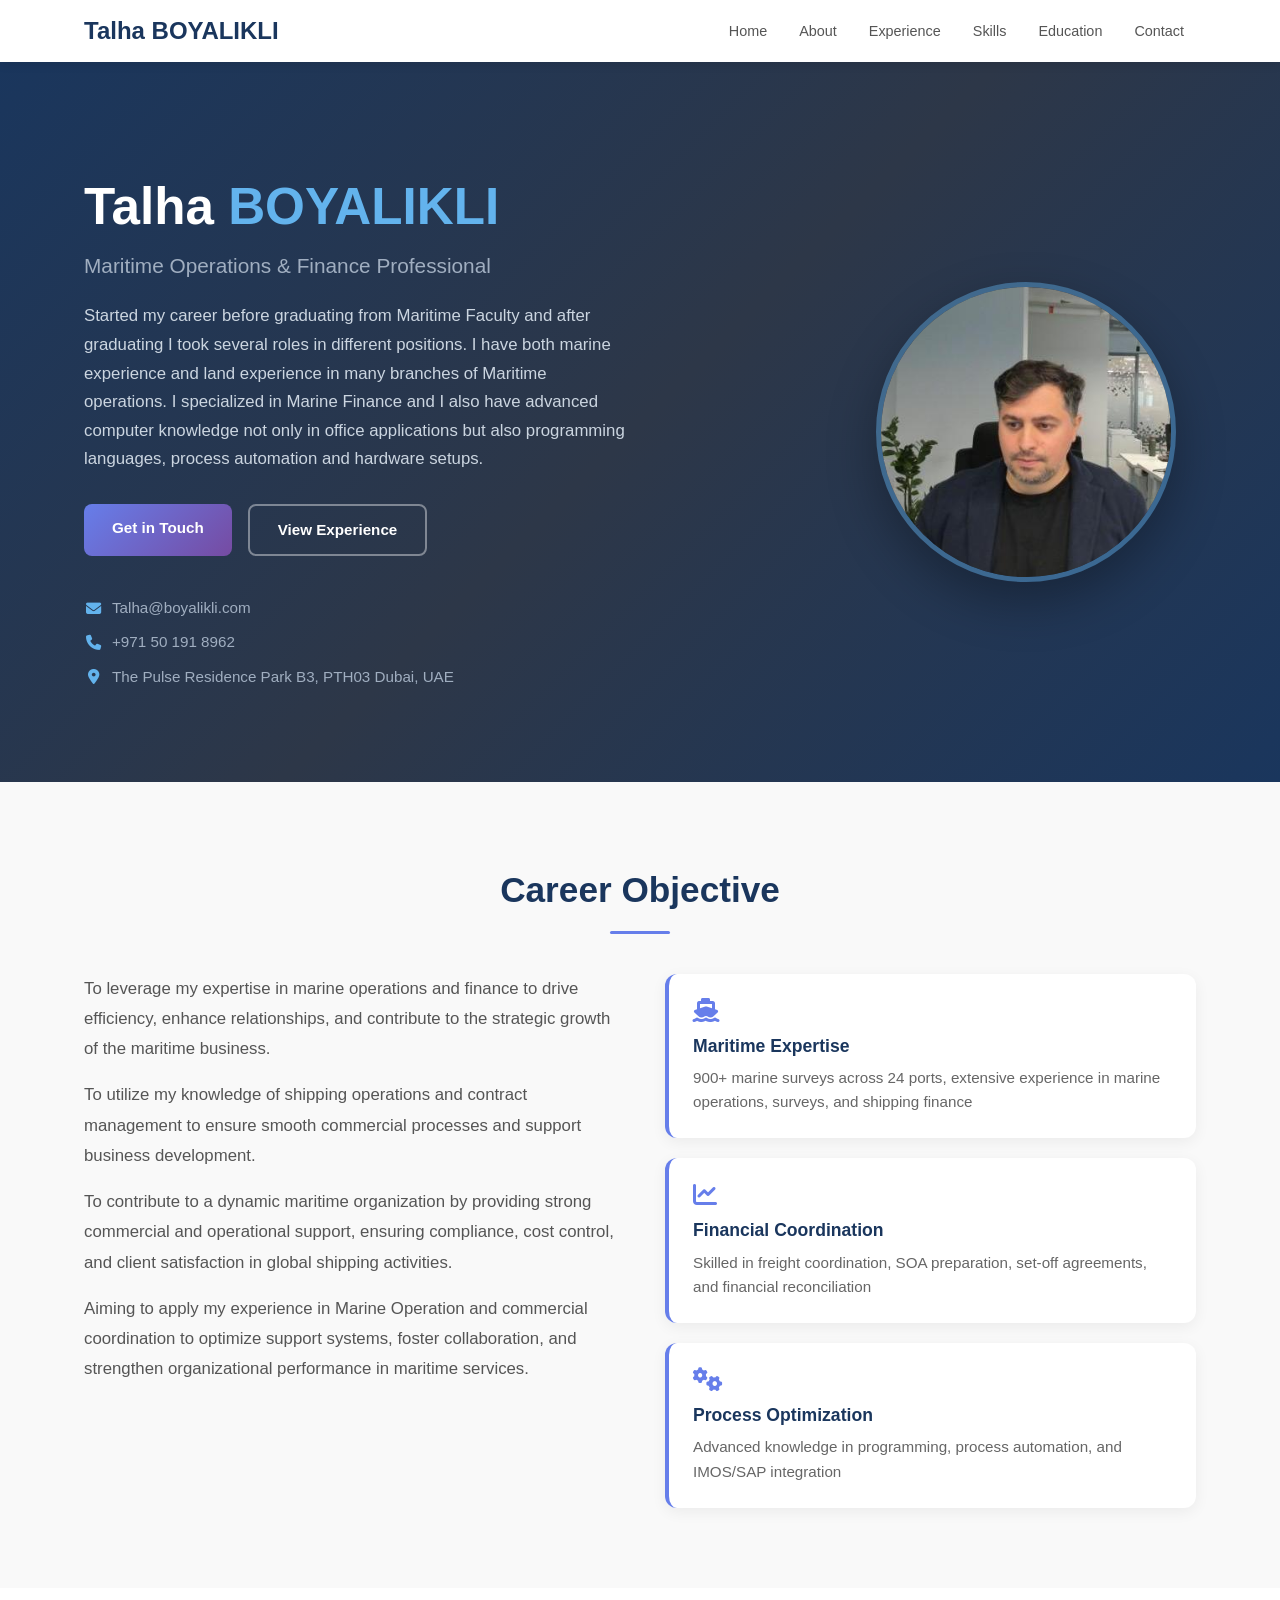
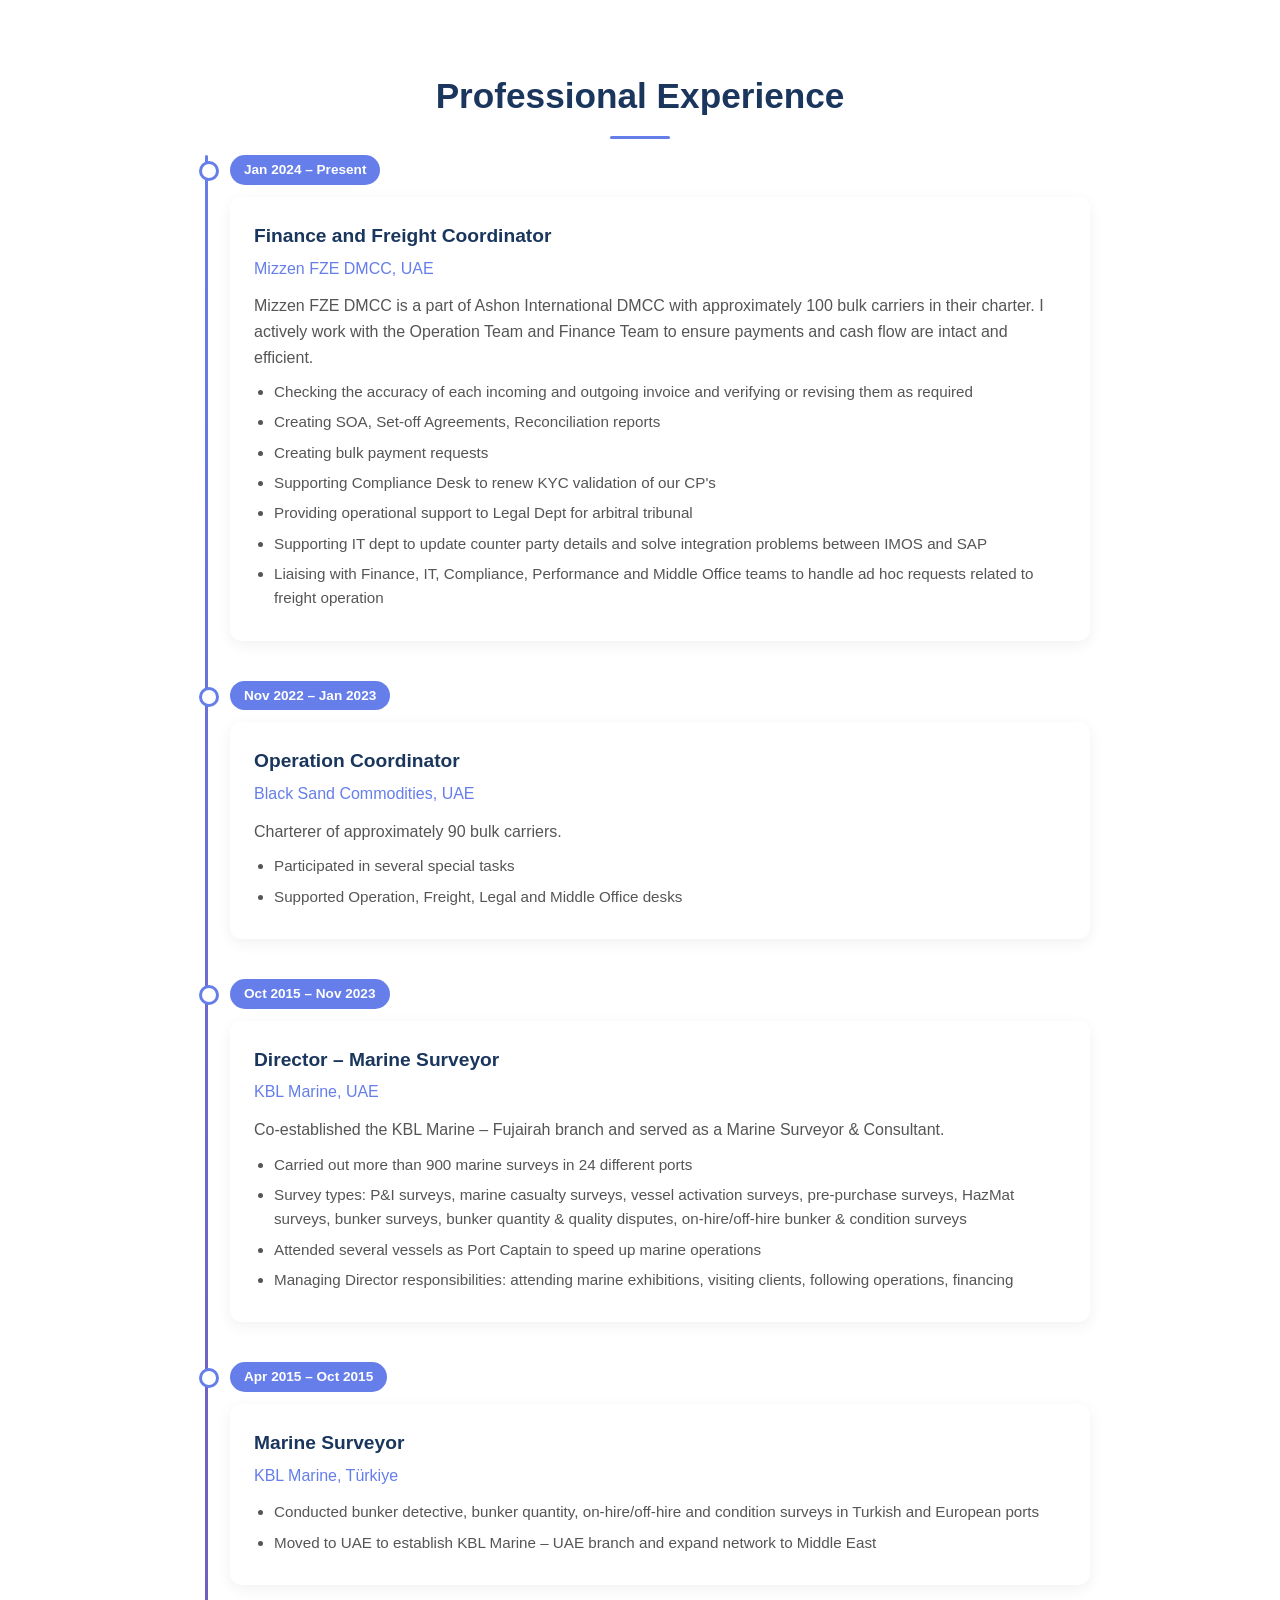
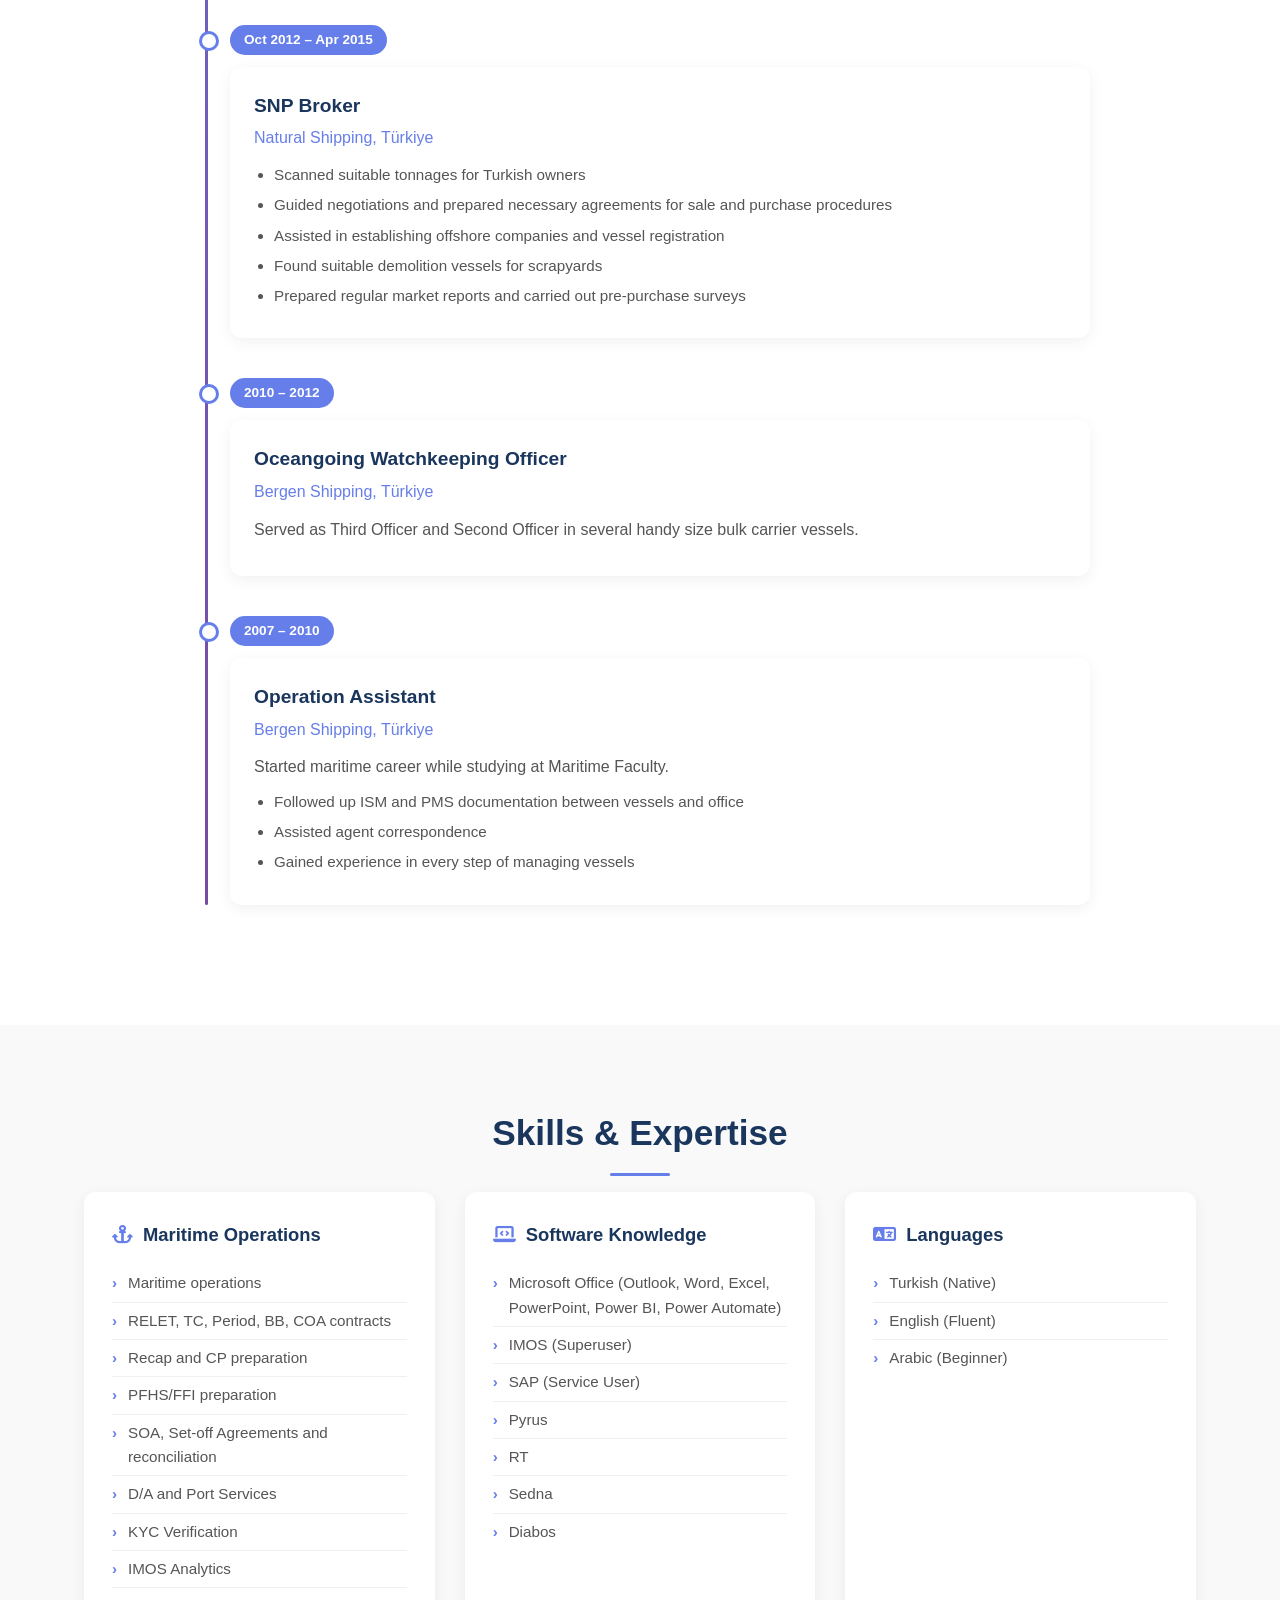
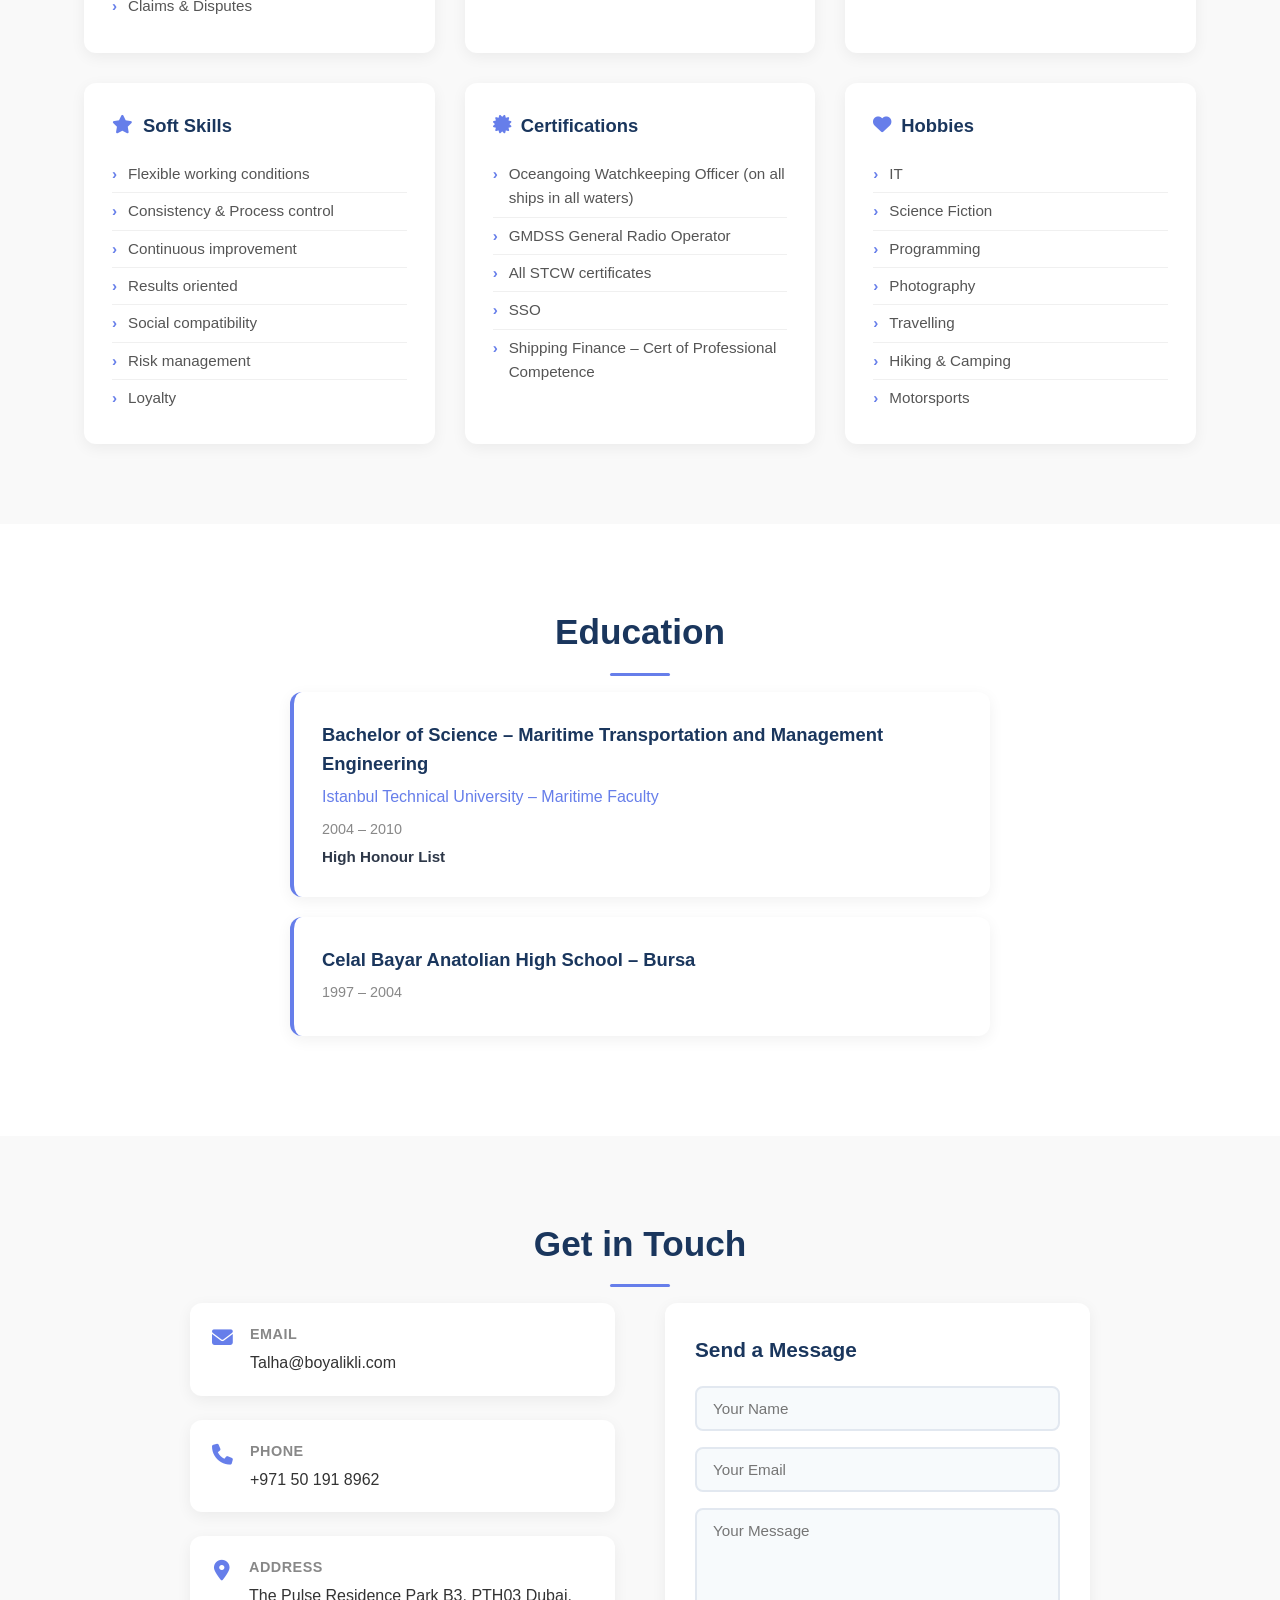
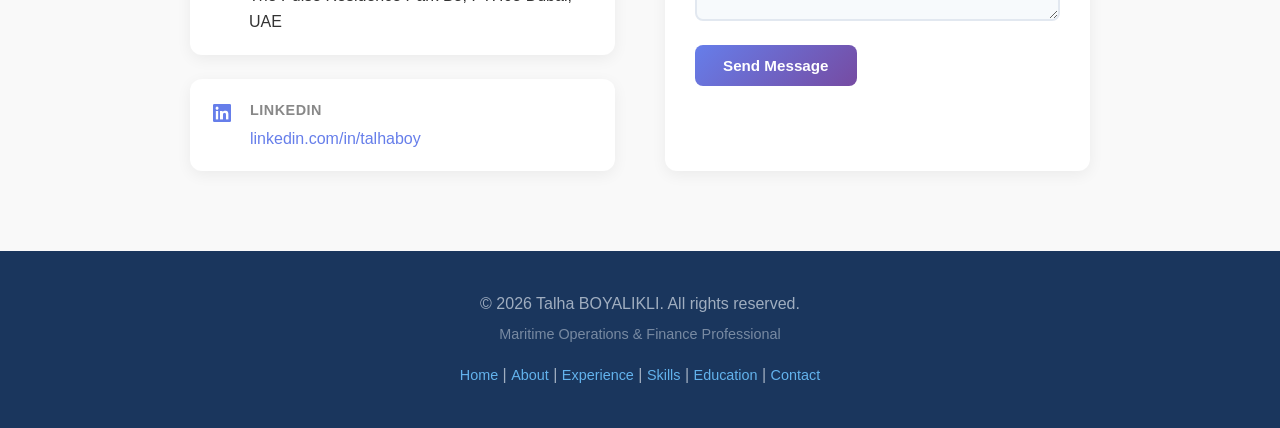
==== commit 8ac33f6f: "Update profile photo" ====
--- a/index.html
+++ b/index.html
@@ -22,13 +22,7 @@
                 <li><a href="#education">Education</a></li>
                 <li><a href="#contact">Contact</a></li>
             </ul>
-            <div class="navbar-avatar">
-                <img src="nav-photo.jpg" alt="Talha Boyalikli" id="nav-profile-img">
-                <div class="nav-photo-fallback">
-                    <i class="fas fa-user"></i>
-                </div>
-            </div>
-            <button class="menu-toggle">
+                        <button class="menu-toggle">
                 <i class="fas fa-bars"></i>
             </button>
         </div>
@@ -64,7 +58,7 @@
             </div>
             <div class="hero-image">
                 <div class="profile-photo">
-                    <img src="photo.jpg" alt="Talha Boyalikli" id="profile-img">
+                    <img src="photo.jpeg" alt="Talha Boyalikli" id="profile-img">
                     <div class="photo-fallback">
                         <i class="fas fa-user-tie"></i>
                     </div>
--- a/style.css
+++ b/style.css
@@ -839,6 +839,20 @@
 }
 
 /* ===========================
+   Scroll Animations
+   =========================== */
+.animate-on-scroll {
+    opacity: 0;
+    transform: translateY(20px);
+    transition: opacity 0.5s ease, transform 0.5s ease;
+}
+
+.animate-on-scroll.visible {
+    opacity: 1;
+    transform: translateY(0);
+}
+
+/* ===========================
    Responsive
    =========================== */
 @media (max-width: 768px) {
